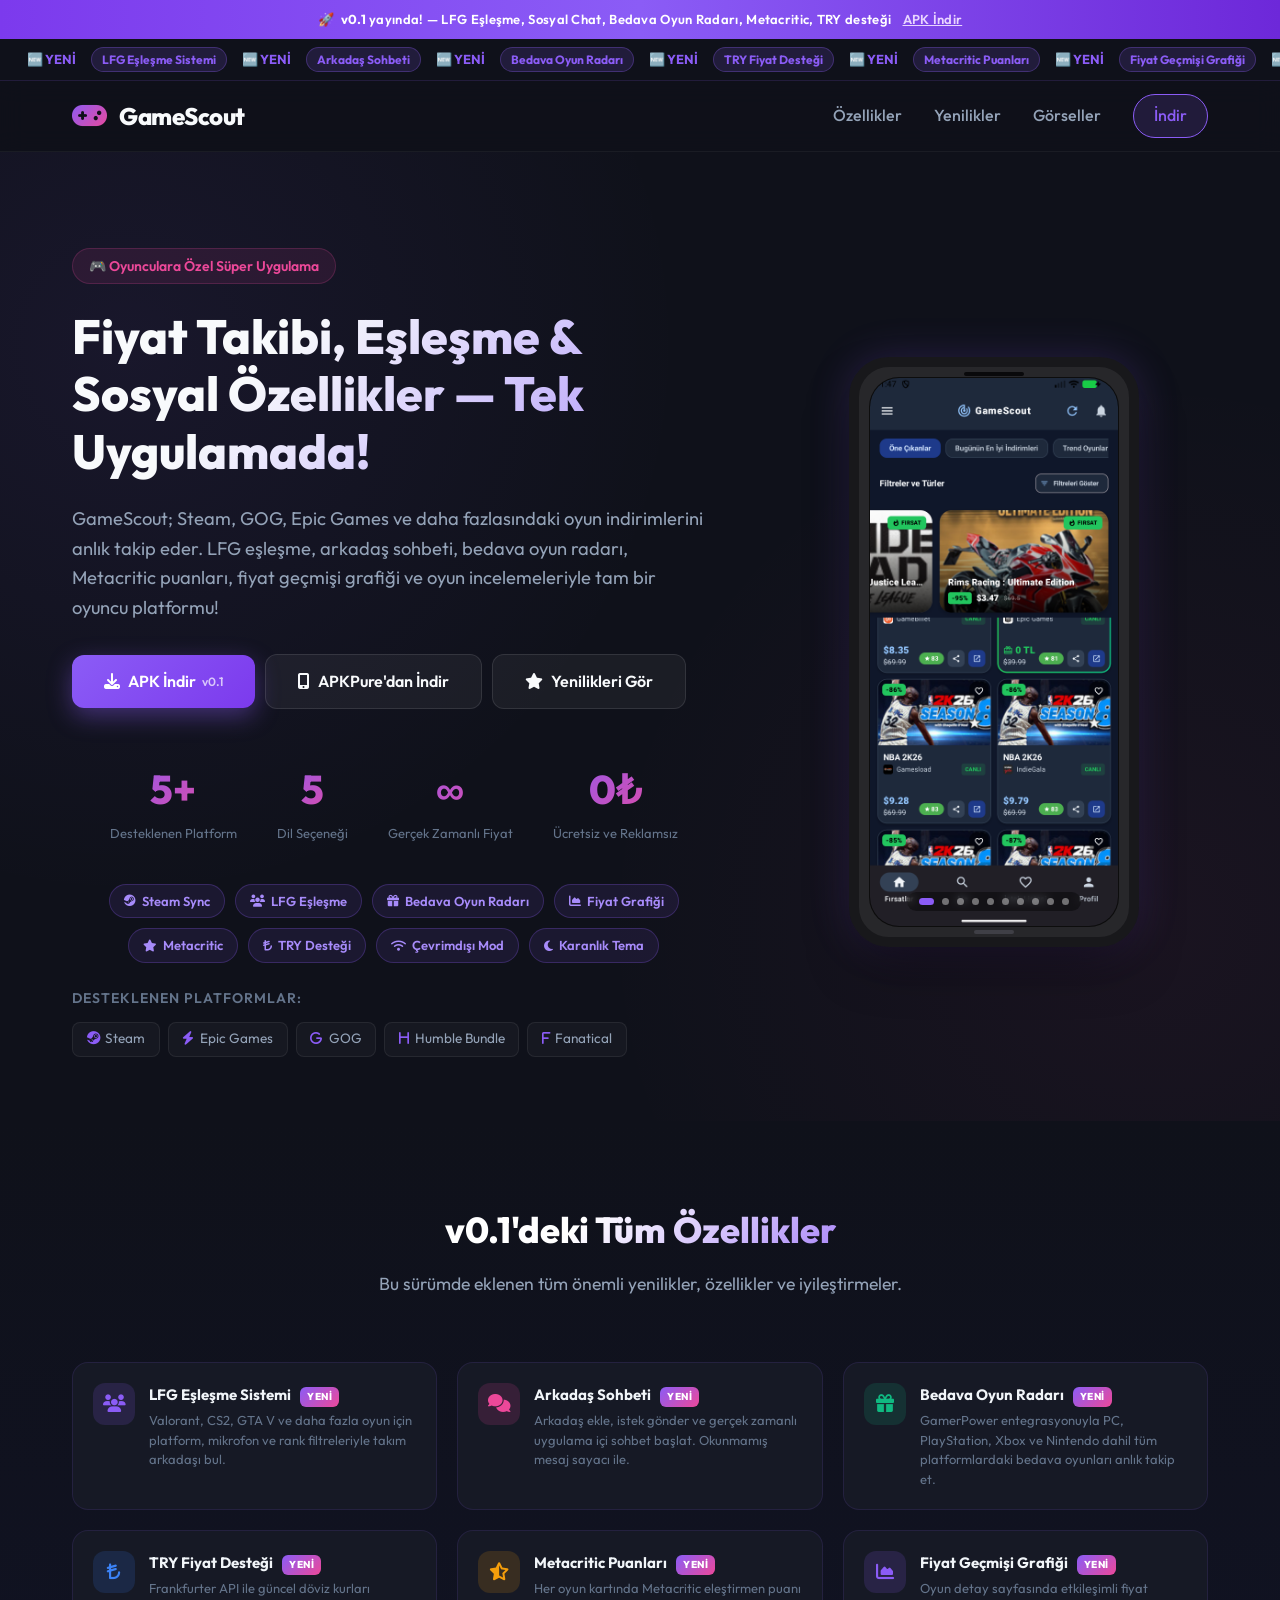
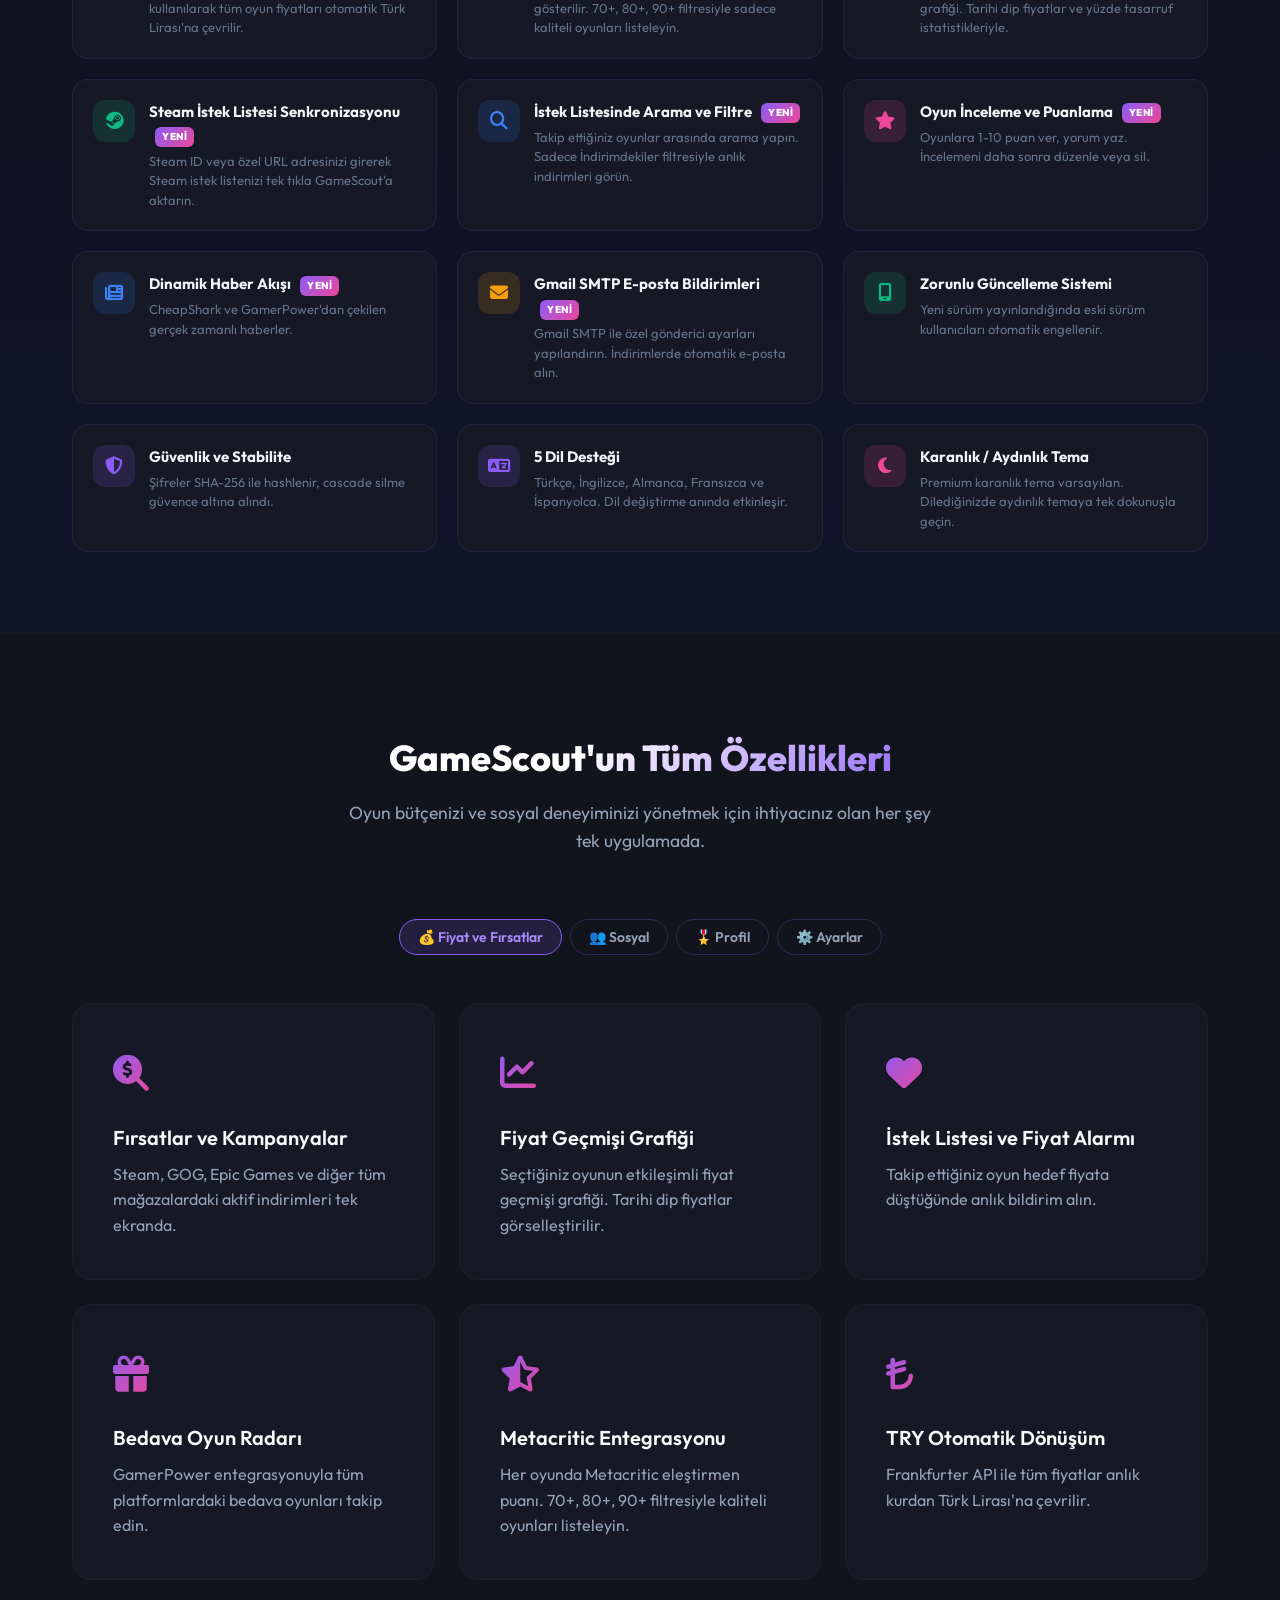
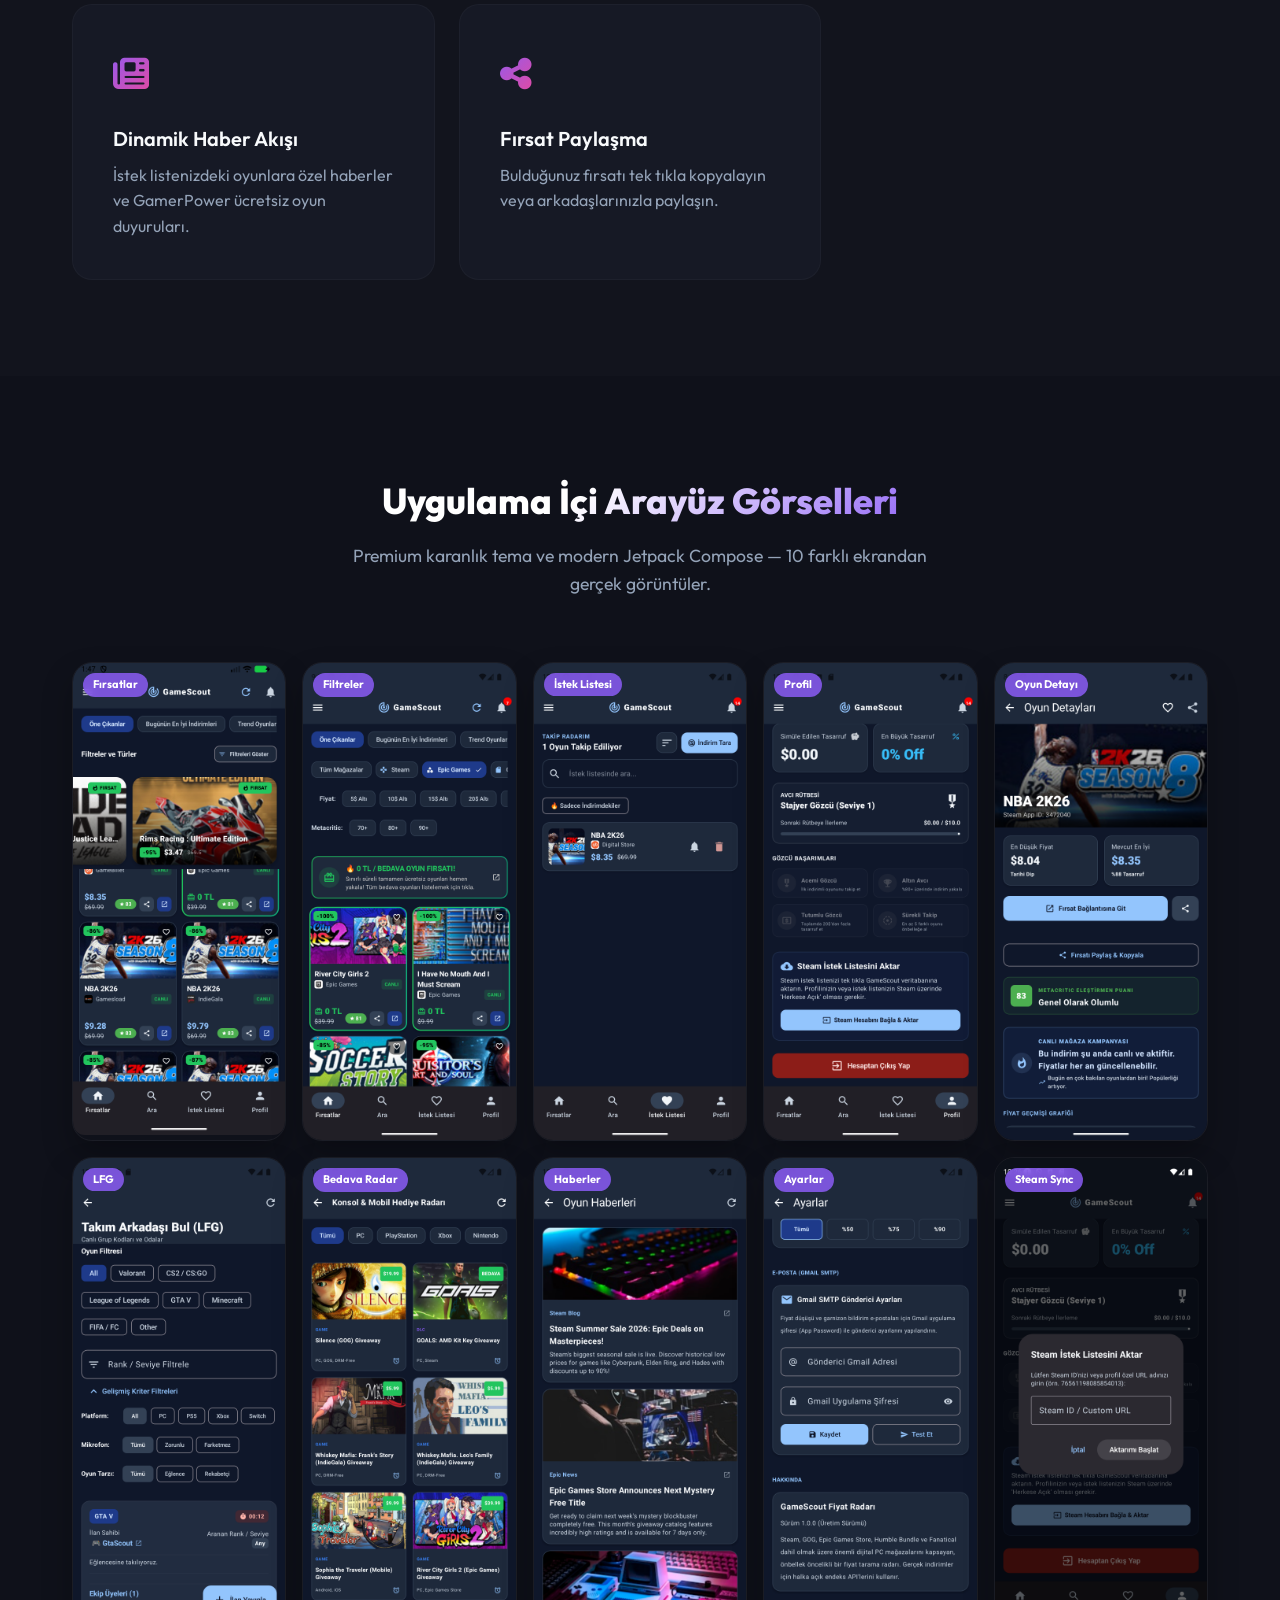
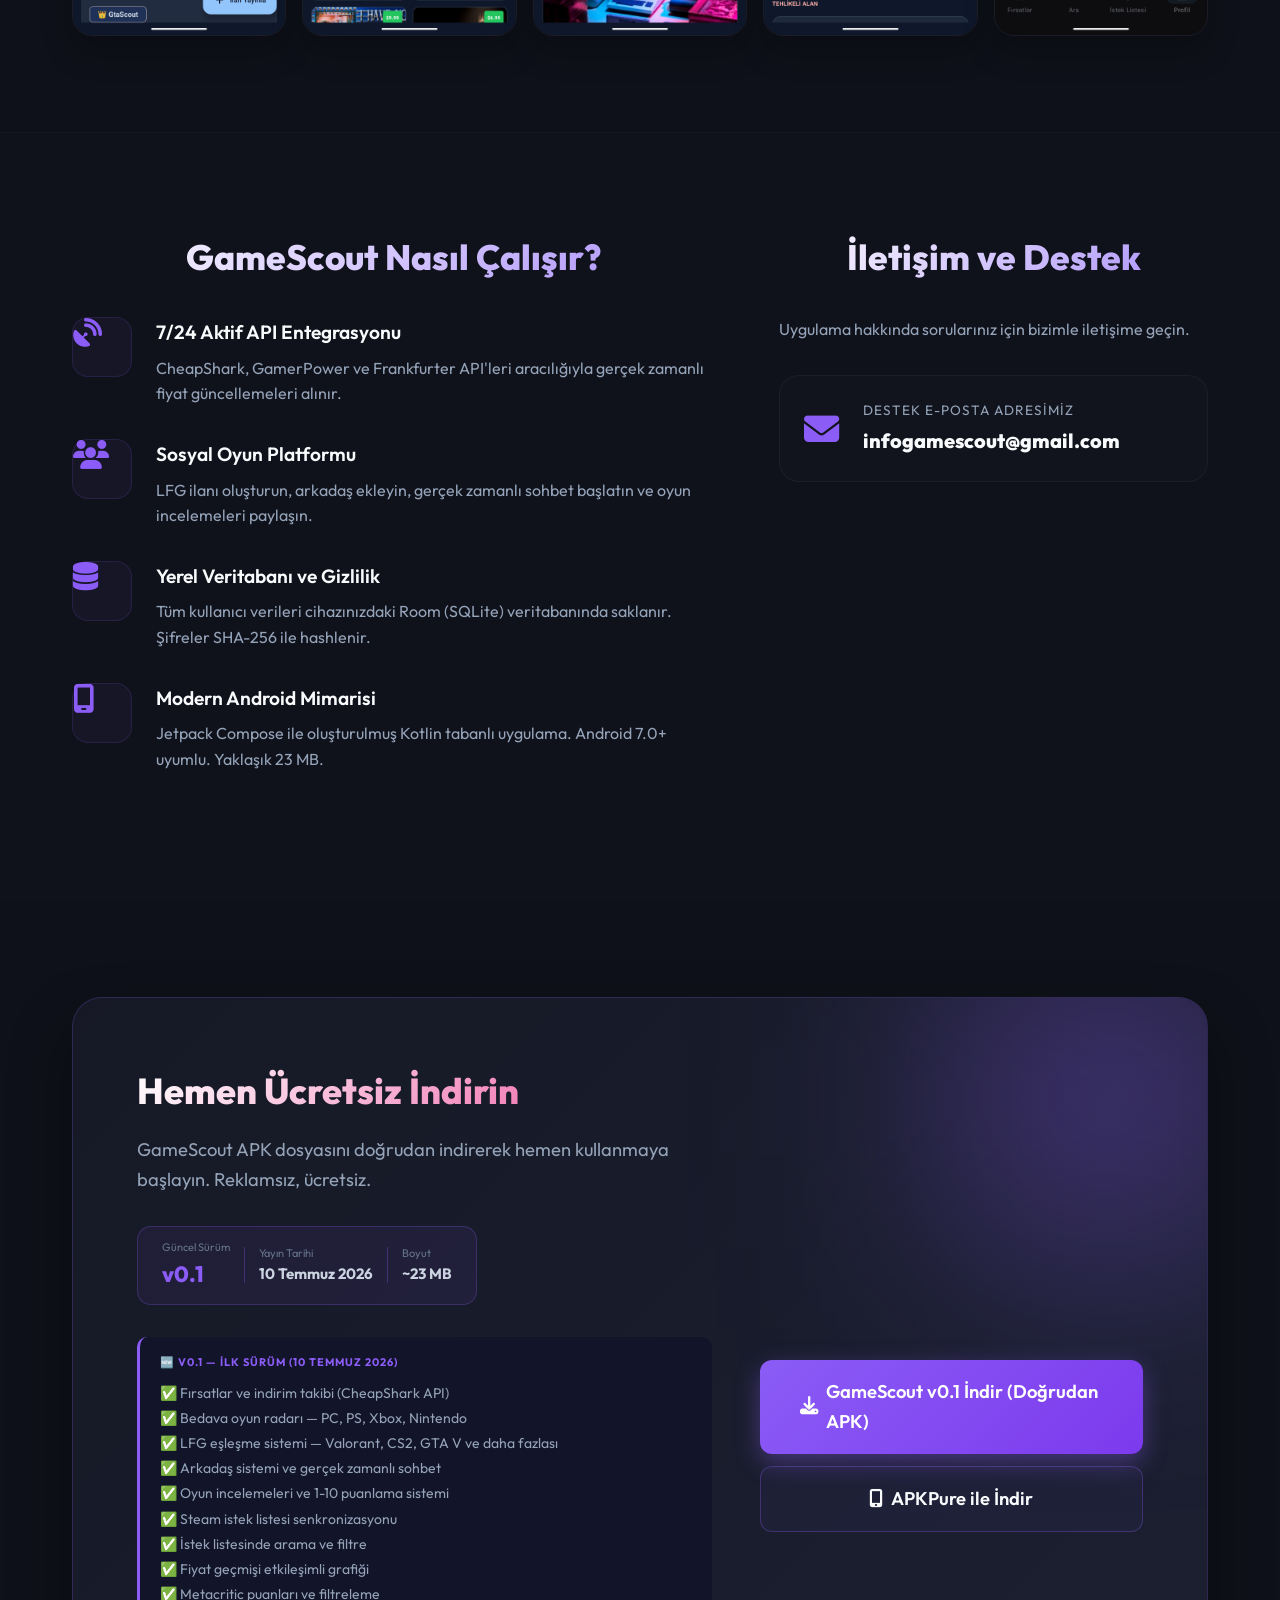
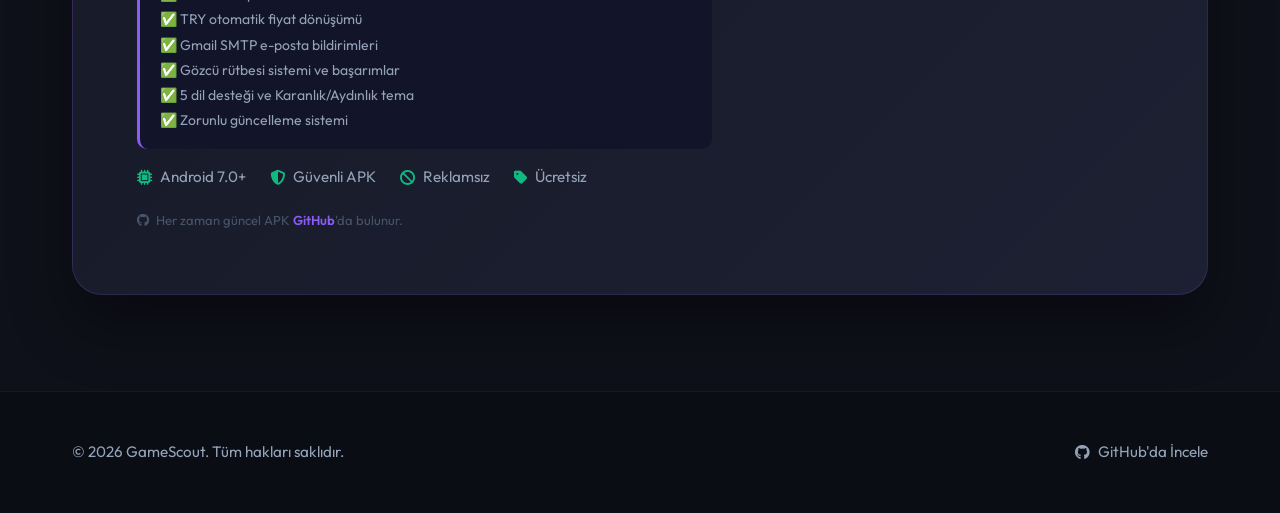
==== index.html @ ca8a01e3 "Add APKPure download link to website" ====
<!DOCTYPE html>
<html lang="tr">
<head>
    <meta charset="UTF-8">
    <meta name="viewport" content="width=device-width, initial-scale=1.0">
    <title>GameScout — Oyun Fiyat Takipçisi, Eşleşme &amp; Sosyal Platform</title>
    <meta name="description" content="GameScout ile Steam, GOG, Epic Games indirimleri takip edin. LFG eşleşme, arkadaş sohbeti, bedava oyun radarı, Metacritic puanları ve çok daha fazlası.">
    <link rel="stylesheet" href="style.css">
    <link rel="preconnect" href="https://fonts.googleapis.com">
    <link rel="preconnect" href="https://fonts.gstatic.com" crossorigin>
    <link href="https://fonts.googleapis.com/css2?family=Outfit:wght@300;400;600;800&display=swap" rel="stylesheet">
    <link rel="stylesheet" href="https://cdnjs.cloudflare.com/ajax/libs/font-awesome/6.4.0/css/all.min.css">
    <style>
        .version-strip{background:linear-gradient(90deg,#7c3aed 0%,#8b5cf6 50%,#6d28d9 100%);text-align:center;padding:9px 16px;font-size:13px;font-weight:600;color:#fff;letter-spacing:.3px}
        .version-strip a{color:#e9d5ff;text-decoration:underline;margin-left:8px}
        .whatsnew-bar{background:#0f111a;border-bottom:1px solid rgba(139,92,246,.15);overflow:hidden;white-space:nowrap}
        .whatsnew-bar-inner{display:inline-block;padding:8px 0;animation:marquee 35s linear infinite;font-size:13px;color:#94a3b8}
        .whatsnew-bar-inner span{color:#8b5cf6;font-weight:700;margin:0 6px}
        .whatsnew-tag{display:inline-block;background:rgba(139,92,246,.15);border:1px solid rgba(139,92,246,.3);border-radius:20px;padding:2px 10px;margin:0 8px;font-size:12px;color:#a78bfa}
        @keyframes marquee{0%{transform:translateX(100vw)}100%{transform:translateX(-100%)}}
        .feature-tabs{display:flex;gap:8px;flex-wrap:wrap;justify-content:center;margin-bottom:3rem}
        .feature-tab{padding:8px 18px;border-radius:30px;border:1.5px solid rgba(139,92,246,.25);background:transparent;color:#94a3b8;cursor:pointer;font-family:'Outfit',sans-serif;font-size:14px;font-weight:600;transition:all .25s ease}
        .feature-tab:hover,.feature-tab.active{background:rgba(139,92,246,.15);border-color:#8b5cf6;color:#a78bfa}
        .feature-panel{display:none}.feature-panel.active{display:grid;grid-template-columns:repeat(auto-fit,minmax(280px,1fr));gap:1.5rem}
        .whats-new{padding:80px 0;background:linear-gradient(180deg,#0f111a 0%,#12142a 100%)}
        .updates-grid{display:grid;grid-template-columns:repeat(auto-fit,minmax(300px,1fr));gap:1.25rem;margin-top:2.5rem}
        .update-card{background:#161925;border:1px solid rgba(139,92,246,.12);border-radius:16px;padding:20px;display:flex;align-items:flex-start;gap:14px;transition:all .25s ease}
        .update-card:hover{border-color:rgba(139,92,246,.4);transform:translateY(-2px)}
        .update-icon{width:42px;height:42px;border-radius:12px;display:flex;align-items:center;justify-content:center;font-size:18px;flex-shrink:0}
        .update-icon.purple{background:rgba(139,92,246,.15)}.update-icon.pink{background:rgba(236,72,153,.15)}.update-icon.green{background:rgba(16,185,129,.15)}.update-icon.blue{background:rgba(59,130,246,.15)}.update-icon.orange{background:rgba(245,158,11,.15)}
        .update-card h4{font-size:15px;font-weight:700;color:#f1f5f9;margin-bottom:4px}.update-card p{font-size:13px;color:#64748b;line-height:1.5}
        .new-badge{display:inline-block;background:linear-gradient(135deg,#8b5cf6,#ec4899);color:#fff;font-size:10px;font-weight:800;padding:2px 7px;border-radius:6px;margin-left:6px;vertical-align:middle;text-transform:uppercase;letter-spacing:.5px}
        .stats-row{display:flex;justify-content:center;gap:40px;flex-wrap:wrap;margin:2.5rem 0}
        .stat-item{text-align:center}.stat-num{font-size:2.5rem;font-weight:800;background:linear-gradient(135deg,#8b5cf6,#ec4899);-webkit-background-clip:text;-webkit-text-fill-color:transparent}.stat-label{font-size:13px;color:#64748b;margin-top:2px}
        .version-card{display:inline-flex;align-items:center;gap:14px;background:rgba(139,92,246,.08);border:1.5px solid rgba(139,92,246,.25);border-radius:14px;padding:12px 24px;margin-bottom:18px}
        .version-card .vnum{font-size:22px;font-weight:800;color:#8b5cf6}.version-card .vlabel{font-size:11px;color:#64748b}
        .changelog{background:#12142a;border-left:3px solid #8b5cf6;border-radius:10px;padding:16px 20px;text-align:left;margin-top:14px;font-size:14px;color:#94a3b8;line-height:1.8}
        .changelog strong{display:block;color:#8b5cf6;font-size:11px;text-transform:uppercase;letter-spacing:1px;margin-bottom:8px}
        .github-note{margin-top:20px;font-size:13px;color:#475569}.github-note a{color:#8b5cf6;text-decoration:none;font-weight:600}.github-note a:hover{text-decoration:underline}
        .gallery-tag{position:absolute;top:10px;left:10px;background:rgba(139,92,246,.85);color:#fff;font-size:11px;font-weight:700;padding:3px 10px;border-radius:20px;backdrop-filter:blur(4px)}
        .gallery-item{position:relative}
        .gallery-grid{display:grid;grid-template-columns:repeat(auto-fit,minmax(200px,1fr));gap:1rem}
        .gallery-item img{width:100%;height:auto;border-radius:12px;display:block;transition:transform .3s ease,box-shadow .3s ease}
        .gallery-item:hover img{transform:scale(1.02);box-shadow:0 12px 40px rgba(139,92,246,.3)}
        .gallery-overlay{position:absolute;bottom:0;left:0;right:0;background:linear-gradient(0deg,rgba(10,12,26,.9) 0%,transparent 100%);border-radius:0 0 12px 12px;padding:16px 12px 10px;font-size:13px;font-weight:600;color:#e2e8f0;opacity:0;transition:opacity .3s ease}
        .gallery-item:hover .gallery-overlay{opacity:1}
        .highlight-strip{display:flex;flex-wrap:wrap;gap:10px;justify-content:center;margin:2rem 0 0}
        .hl-chip{display:inline-flex;align-items:center;gap:6px;background:rgba(139,92,246,.1);border:1px solid rgba(139,92,246,.25);border-radius:30px;padding:6px 14px;font-size:13px;color:#a78bfa;font-weight:600}
        .hl-chip i{font-size:12px}
    </style>
</head>
<body>

<div class="version-strip">
    🚀 &nbsp;<strong>v0.1</strong> yayında! — LFG Eşleşme, Sosyal Chat, Bedava Oyun Radarı, Metacritic, TRY desteği
    <a href="#download">APK İndir</a>
</div>

<div class="whatsnew-bar">
    <div class="whatsnew-bar-inner">
        &nbsp;&nbsp;&nbsp;&nbsp;&nbsp;&nbsp;
        <span>🆕 YENİ</span> <span class="whatsnew-tag">LFG Eşleşme Sistemi</span>
        <span>🆕 YENİ</span> <span class="whatsnew-tag">Arkadaş Sohbeti</span>
        <span>🆕 YENİ</span> <span class="whatsnew-tag">Bedava Oyun Radarı</span>
        <span>🆕 YENİ</span> <span class="whatsnew-tag">TRY Fiyat Desteği</span>
        <span>🆕 YENİ</span> <span class="whatsnew-tag">Metacritic Puanları</span>
        <span>🆕 YENİ</span> <span class="whatsnew-tag">Fiyat Geçmişi Grafiği</span>
        <span>🆕 YENİ</span> <span class="whatsnew-tag">Steam İstek Listesi Senkronizasyonu</span>
        <span>🆕 YENİ</span> <span class="whatsnew-tag">İstek Listesinde Arama ve Filtre</span>
        <span>🆕 YENİ</span> <span class="whatsnew-tag">Oyun İnceleme ve Puanlama</span>
        <span>🆕 YENİ</span> <span class="whatsnew-tag">Gmail SMTP E-posta Bildirimleri</span>
        <span>🆕 YENİ</span> <span class="whatsnew-tag">Zorunlu Güncelleme Sistemi</span>
        &nbsp;&nbsp;&nbsp;&nbsp;&nbsp;&nbsp;&nbsp;&nbsp;&nbsp;
    </div>
</div>

<header class="navbar">
    <div class="container navbar-container">
        <div class="logo">
            <i class="fa-solid fa-gamepad logo-icon"></i>
            <span class="logo-text">GameScout</span>
        </div>
        <nav class="nav-links">
            <a href="#features">Özellikler</a>
            <a href="#whats-new">Yenilikler</a>
            <a href="#screenshots">Görseller</a>
            <a href="#download" class="nav-download-btn">İndir</a>
        </nav>
    </div>
</header>

<main>
    <section class="hero">
        <div class="container hero-container">
            <div class="hero-content">
                <span class="badge">🎮 Oyunculara Özel Süper Uygulama</span>
                <h1>Fiyat Takibi, Eşleşme &amp; Sosyal Özellikler — Tek Uygulamada!</h1>
                <p class="hero-description">
                    GameScout; Steam, GOG, Epic Games ve daha fazlasındaki oyun indirimlerini anlık takip eder.
                    LFG eşleşme, arkadaş sohbeti, bedava oyun radarı, Metacritic puanları, fiyat geçmişi grafiği
                    ve oyun incelemeleriyle tam bir oyuncu platformu!
                </p>
                <div class="hero-actions" style="display:flex; flex-wrap:wrap; gap:10px; align-items:center;">
                    <a href="GameScout-v0.1.apk" class="btn btn-primary" id="download-btn-hero" download>
                        <i class="fa-solid fa-download icon-left"></i> APK İndir &nbsp;<span style="opacity:.7;font-size:12px">v0.1</span>
                    </a>
                    <a href="https://apkpure.com/gamescout/com.aistudio.gamescout.pwqzs?utm_source=whatsapp&utm_campaign=share&utm_medium=social_network" target="_blank" class="btn btn-secondary" style="margin-left:0;">
                        <i class="fa-solid fa-mobile-screen-button icon-left"></i> APKPure'dan İndir
                    </a>
                    <a href="#whats-new" class="btn btn-secondary" style="margin-left:0;">
                        <i class="fa-solid fa-star icon-left"></i> Yenilikleri Gör
                    </a>
                </div>
                <div class="stats-row">
                    <div class="stat-item"><div class="stat-num">5+</div><div class="stat-label">Desteklenen Platform</div></div>
                    <div class="stat-item"><div class="stat-num">5</div><div class="stat-label">Dil Seçeneği</div></div>
                    <div class="stat-item"><div class="stat-num">∞</div><div class="stat-label">Gerçek Zamanlı Fiyat</div></div>
                    <div class="stat-item"><div class="stat-num">0₺</div><div class="stat-label">Ücretsiz ve Reklamsız</div></div>
                </div>
                <div class="highlight-strip">
                    <span class="hl-chip"><i class="fa-brands fa-steam"></i> Steam Sync</span>
                    <span class="hl-chip"><i class="fa-solid fa-users"></i> LFG Eşleşme</span>
                    <span class="hl-chip"><i class="fa-solid fa-gift"></i> Bedava Oyun Radarı</span>
                    <span class="hl-chip"><i class="fa-solid fa-chart-area"></i> Fiyat Grafiği</span>
                    <span class="hl-chip"><i class="fa-solid fa-star"></i> Metacritic</span>
                    <span class="hl-chip"><i class="fa-solid fa-turkish-lira-sign"></i> TRY Desteği</span>
                    <span class="hl-chip"><i class="fa-solid fa-wifi"></i> Çevrimdışı Mod</span>
                    <span class="hl-chip"><i class="fa-solid fa-moon"></i> Karanlık Tema</span>
                </div>
                <div class="stores-supported" style="margin-top:1.5rem">
                    <span class="stores-label">Desteklenen Platformlar:</span>
                    <div class="store-badges">
                        <span class="store-tag"><i class="fa-brands fa-steam"></i> Steam</span>
                        <span class="store-tag"><i class="fa-solid fa-bolt"></i> Epic Games</span>
                        <span class="store-tag"><i class="fa-solid fa-g"></i> GOG</span>
                        <span class="store-tag"><i class="fa-solid fa-h"></i> Humble Bundle</span>
                        <span class="store-tag"><i class="fa-solid fa-f"></i> Fanatical</span>
                    </div>
                </div>
            </div>
            <div class="hero-visual">
                <div class="phone-mockup">
                    <div class="phone-speaker"></div>
                    <div class="phone-screen">
                        <div class="slider-wrapper">
                            <div class="slider-track" id="slider-track">
                                <div class="slide"><img src="images/dashboard.png" alt="Fırsatlar Ekranı"></div>
                                <div class="slide"><img src="images/search.png" alt="Filtreler ve Metacritic"></div>
                                <div class="slide"><img src="images/wishlist.png" alt="İstek Listesi"></div>
                                <div class="slide"><img src="images/profile.png" alt="Profil ve Başarımlar"></div>
                                <div class="slide"><img src="images/detail.png" alt="Oyun Detayı"></div>
                                <div class="slide"><img src="images/lfg.png" alt="LFG Eşleşme"></div>
                                <div class="slide"><img src="images/giveaway.png" alt="Bedava Oyun Radarı"></div>
                                <div class="slide"><img src="images/news.png" alt="Haberler"></div>
                                <div class="slide"><img src="images/settings.png" alt="Ayarlar"></div>
                                <div class="slide"><img src="images/alerts.png" alt="Steam Import"></div>
                            </div>
                        </div>
                        <div class="slider-dots" id="slider-dots">
                            <span class="dot active" data-slide="0"></span>
                            <span class="dot" data-slide="1"></span>
                            <span class="dot" data-slide="2"></span>
                            <span class="dot" data-slide="3"></span>
                            <span class="dot" data-slide="4"></span>
                            <span class="dot" data-slide="5"></span>
                            <span class="dot" data-slide="6"></span>
                            <span class="dot" data-slide="7"></span>
                            <span class="dot" data-slide="8"></span>
                            <span class="dot" data-slide="9"></span>
                        </div>
                    </div>
                    <div class="phone-home-button"></div>
                </div>
            </div>
        </div>
    </section>

    <section id="whats-new" class="whats-new">
        <div class="container">
            <div class="section-header">
                <h2>v0.1'deki Tüm Özellikler</h2>
                <p>Bu sürümde eklenen tüm önemli yenilikler, özellikler ve iyileştirmeler.</p>
            </div>
            <div class="updates-grid">
                <div class="update-card"><div class="update-icon purple"><i class="fa-solid fa-users" style="color:#8b5cf6"></i></div><div><h4>LFG Eşleşme Sistemi <span class="new-badge">Yeni</span></h4><p>Valorant, CS2, GTA V ve daha fazla oyun için platform, mikrofon ve rank filtreleriyle takım arkadaşı bul.</p></div></div>
                <div class="update-card"><div class="update-icon pink"><i class="fa-solid fa-comments" style="color:#ec4899"></i></div><div><h4>Arkadaş Sohbeti <span class="new-badge">Yeni</span></h4><p>Arkadaş ekle, istek gönder ve gerçek zamanlı uygulama içi sohbet başlat. Okunmamış mesaj sayacı ile.</p></div></div>
                <div class="update-card"><div class="update-icon green"><i class="fa-solid fa-gift" style="color:#10b981"></i></div><div><h4>Bedava Oyun Radarı <span class="new-badge">Yeni</span></h4><p>GamerPower entegrasyonuyla PC, PlayStation, Xbox ve Nintendo dahil tüm platformlardaki bedava oyunları anlık takip et.</p></div></div>
                <div class="update-card"><div class="update-icon blue"><i class="fa-solid fa-turkish-lira-sign" style="color:#3b82f6"></i></div><div><h4>TRY Fiyat Desteği <span class="new-badge">Yeni</span></h4><p>Frankfurter API ile güncel döviz kurları kullanılarak tüm oyun fiyatları otomatik Türk Lirası'na çevrilir.</p></div></div>
                <div class="update-card"><div class="update-icon orange"><i class="fa-solid fa-star-half-stroke" style="color:#f59e0b"></i></div><div><h4>Metacritic Puanları <span class="new-badge">Yeni</span></h4><p>Her oyun kartında Metacritic eleştirmen puanı gösterilir. 70+, 80+, 90+ filtresiyle sadece kaliteli oyunları listeleyin.</p></div></div>
                <div class="update-card"><div class="update-icon purple"><i class="fa-solid fa-chart-area" style="color:#8b5cf6"></i></div><div><h4>Fiyat Geçmişi Grafiği <span class="new-badge">Yeni</span></h4><p>Oyun detay sayfasında etkileşimli fiyat grafiği. Tarihi dip fiyatlar ve yüzde tasarruf istatistikleriyle.</p></div></div>
                <div class="update-card"><div class="update-icon green"><i class="fa-brands fa-steam" style="color:#10b981"></i></div><div><h4>Steam İstek Listesi Senkronizasyonu <span class="new-badge">Yeni</span></h4><p>Steam ID veya özel URL adresinizi girerek Steam istek listenizi tek tıkla GameScout'a aktarın.</p></div></div>
                <div class="update-card"><div class="update-icon blue"><i class="fa-solid fa-magnifying-glass" style="color:#3b82f6"></i></div><div><h4>İstek Listesinde Arama ve Filtre <span class="new-badge">Yeni</span></h4><p>Takip ettiğiniz oyunlar arasında arama yapın. Sadece İndirimdekiler filtresiyle anlık indirimleri görün.</p></div></div>
                <div class="update-card"><div class="update-icon pink"><i class="fa-solid fa-star" style="color:#ec4899"></i></div><div><h4>Oyun İnceleme ve Puanlama <span class="new-badge">Yeni</span></h4><p>Oyunlara 1-10 puan ver, yorum yaz. İncelemeni daha sonra düzenle veya sil.</p></div></div>
                <div class="update-card"><div class="update-icon blue"><i class="fa-solid fa-newspaper" style="color:#3b82f6"></i></div><div><h4>Dinamik Haber Akışı <span class="new-badge">Yeni</span></h4><p>CheapShark ve GamerPower'dan çekilen gerçek zamanlı haberler.</p></div></div>
                <div class="update-card"><div class="update-icon orange"><i class="fa-solid fa-envelope" style="color:#f59e0b"></i></div><div><h4>Gmail SMTP E-posta Bildirimleri <span class="new-badge">Yeni</span></h4><p>Gmail SMTP ile özel gönderici ayarları yapılandırın. İndirimlerde otomatik e-posta alın.</p></div></div>
                <div class="update-card"><div class="update-icon green"><i class="fa-solid fa-mobile-screen" style="color:#10b981"></i></div><div><h4>Zorunlu Güncelleme Sistemi</h4><p>Yeni sürüm yayınlandığında eski sürüm kullanıcıları otomatik engellenir.</p></div></div>
                <div class="update-card"><div class="update-icon purple"><i class="fa-solid fa-shield-halved" style="color:#8b5cf6"></i></div><div><h4>Güvenlik ve Stabilite</h4><p>Şifreler SHA-256 ile hashlenir, cascade silme güvence altına alındı.</p></div></div>
                <div class="update-card"><div class="update-icon purple"><i class="fa-solid fa-language" style="color:#8b5cf6"></i></div><div><h4>5 Dil Desteği</h4><p>Türkçe, İngilizce, Almanca, Fransızca ve İspanyolca. Dil değiştirme anında etkinleşir.</p></div></div>
                <div class="update-card"><div class="update-icon pink"><i class="fa-solid fa-moon" style="color:#ec4899"></i></div><div><h4>Karanlık / Aydınlık Tema</h4><p>Premium karanlık tema varsayılan. Dilediğinizde aydınlık temaya tek dokunuşla geçin.</p></div></div>
            </div>
        </div>
    </section>

    <section id="features" class="features">
        <div class="container">
            <div class="section-header">
                <h2>GameScout'un Tüm Özellikleri</h2>
                <p>Oyun bütçenizi ve sosyal deneyiminizi yönetmek için ihtiyacınız olan her şey tek uygulamada.</p>
            </div>
            <div class="feature-tabs">
                <button class="feature-tab active" data-panel="panel-deals">💰 Fiyat ve Fırsatlar</button>
                <button class="feature-tab" data-panel="panel-social">👥 Sosyal</button>
                <button class="feature-tab" data-panel="panel-profile">🎖️ Profil</button>
                <button class="feature-tab" data-panel="panel-settings">⚙️ Ayarlar</button>
            </div>
            <div id="panel-deals" class="feature-panel active features-grid">
                <div class="feature-card"><div class="feature-icon"><i class="fa-solid fa-magnifying-glass-dollar"></i></div><h3>Fırsatlar ve Kampanyalar</h3><p>Steam, GOG, Epic Games ve diğer tüm mağazalardaki aktif indirimleri tek ekranda.</p></div>
                <div class="feature-card"><div class="feature-icon"><i class="fa-solid fa-chart-line"></i></div><h3>Fiyat Geçmişi Grafiği</h3><p>Seçtiğiniz oyunun etkileşimli fiyat geçmişi grafiği. Tarihi dip fiyatlar görselleştirilir.</p></div>
                <div class="feature-card"><div class="feature-icon"><i class="fa-solid fa-heart"></i></div><h3>İstek Listesi ve Fiyat Alarmı</h3><p>Takip ettiğiniz oyun hedef fiyata düştüğünde anlık bildirim alın.</p></div>
                <div class="feature-card"><div class="feature-icon"><i class="fa-solid fa-gift"></i></div><h3>Bedava Oyun Radarı</h3><p>GamerPower entegrasyonuyla tüm platformlardaki bedava oyunları takip edin.</p></div>
                <div class="feature-card"><div class="feature-icon"><i class="fa-solid fa-star-half-stroke"></i></div><h3>Metacritic Entegrasyonu</h3><p>Her oyunda Metacritic eleştirmen puanı. 70+, 80+, 90+ filtresiyle kaliteli oyunları listeleyin.</p></div>
                <div class="feature-card"><div class="feature-icon"><i class="fa-solid fa-turkish-lira-sign"></i></div><h3>TRY Otomatik Dönüşüm</h3><p>Frankfurter API ile tüm fiyatlar anlık kurdan Türk Lirası'na çevrilir.</p></div>
                <div class="feature-card"><div class="feature-icon"><i class="fa-solid fa-newspaper"></i></div><h3>Dinamik Haber Akışı</h3><p>İstek listenizdeki oyunlara özel haberler ve GamerPower ücretsiz oyun duyuruları.</p></div>
                <div class="feature-card"><div class="feature-icon"><i class="fa-solid fa-share-nodes"></i></div><h3>Fırsat Paylaşma</h3><p>Bulduğunuz fırsatı tek tıkla kopyalayın veya arkadaşlarınızla paylaşın.</p></div>
            </div>
            <div id="panel-social" class="feature-panel features-grid">
                <div class="feature-card"><div class="feature-icon"><i class="fa-solid fa-users"></i></div><h3>LFG Eşleşme Sistemi</h3><p>Valorant, CS2, GTA V, League of Legends ve daha fazlası için takım arkadaşı bulun.</p></div>
                <div class="feature-card"><div class="feature-icon"><i class="fa-solid fa-comments"></i></div><h3>Gerçek Zamanlı Sohbet</h3><p>Arkadaşlarınızla uygulama içinde sohbet edin. Okunmamış mesaj sayacı ile.</p></div>
                <div class="feature-card"><div class="feature-icon"><i class="fa-solid fa-user-plus"></i></div><h3>Arkadaşlık Sistemi</h3><p>Arkadaş isteği gönderin, kabul edin veya reddedin.</p></div>
                <div class="feature-card"><div class="feature-icon"><i class="fa-solid fa-star-half-stroke"></i></div><h3>Oyun İnceleme ve Puanlama</h3><p>Oyunlara 1-10 arası puan verin ve yorum yazın.</p></div>
            </div>
            <div id="panel-profile" class="feature-panel features-grid">
                <div class="feature-card"><div class="feature-icon"><i class="fa-solid fa-trophy"></i></div><h3>Gözcü Rütbesi ve XP</h3><p>Stajyer Gözcü'den Efsane Avcı'ya yükseltin. Oyunlara göre XP kazanın.</p></div>
                <div class="feature-card"><div class="feature-icon"><i class="fa-solid fa-medal"></i></div><h3>Başarım Sistemi</h3><p>"Acemi Gözcü", "Altın Avcı", "Tutumlu Gözcü" gibi özel rozetler kazanın.</p></div>
                <div class="feature-card"><div class="feature-icon"><i class="fa-brands fa-steam"></i></div><h3>Steam Senkronizasyonu</h3><p>Steam profilinizi GameScout'a bağlayın. İstek listesi tek tıkla aktarılır.</p></div>
                <div class="feature-card"><div class="feature-icon"><i class="fa-solid fa-piggy-bank"></i></div><h3>Tasarruf İstatistikleri</h3><p>Simüle edilmiş tasarruf tutarı ve en büyük indiriminiz profilinizde gösterilir.</p></div>
            </div>
            <div id="panel-settings" class="feature-panel features-grid">
                <div class="feature-card"><div class="feature-icon"><i class="fa-solid fa-moon"></i></div><h3>Karanlık / Aydınlık Tema</h3><p>Göz yormayan premium karanlık tema varsayılan. Tek dokunuşla geçin.</p></div>
                <div class="feature-card"><div class="feature-icon"><i class="fa-solid fa-language"></i></div><h3>5 Dil Desteği</h3><p>Türkçe, İngilizce, Almanca, Fransızca ve İspanyolca. Değişiklik anında yansır.</p></div>
                <div class="feature-card"><div class="feature-icon"><i class="fa-solid fa-bell"></i></div><h3>Özelleştirilebilir Bildirimler</h3><p>Fiyat alarmları için kişisel indirim eşiği belirleyin.</p></div>
                <div class="feature-card"><div class="feature-icon"><i class="fa-solid fa-envelope"></i></div><h3>Gmail SMTP E-posta</h3><p>Kendi Gmail SMTP ayarlarınızı girin. Fiyat düşüşünde otomatik e-posta alın.</p></div>
                <div class="feature-card"><div class="feature-icon"><i class="fa-solid fa-wifi"></i></div><h3>Çevrimdışı Mod</h3><p>İnternet yokken bile önbellekteki fırsatları ve istek listesini görüntüleyin.</p></div>
            </div>
        </div>
    </section>

    <section id="screenshots" class="screenshots-gallery">
        <div class="container">
            <div class="section-header">
                <h2>Uygulama İçi Arayüz Görselleri</h2>
                <p>Premium karanlık tema ve modern Jetpack Compose — 10 farklı ekrandan gerçek görüntüler.</p>
            </div>
            <div class="gallery-grid">
                <div class="gallery-item"><span class="gallery-tag">Fırsatlar</span><img src="images/dashboard.png" alt="Fırsatlar"><div class="gallery-overlay"><span>Gerçek Zamanlı İndirimler</span></div></div>
                <div class="gallery-item"><span class="gallery-tag">Filtreler</span><img src="images/search.png" alt="Filtreler"><div class="gallery-overlay"><span>Metacritic ve Mağaza Filtresi</span></div></div>
                <div class="gallery-item"><span class="gallery-tag">İstek Listesi</span><img src="images/wishlist.png" alt="İstek Listesi"><div class="gallery-overlay"><span>Arama ve İndirim Filtresi</span></div></div>
                <div class="gallery-item"><span class="gallery-tag">Profil</span><img src="images/profile.png" alt="Profil"><div class="gallery-overlay"><span>Rütbe ve Başarımlar</span></div></div>
                <div class="gallery-item"><span class="gallery-tag">Oyun Detayı</span><img src="images/detail.png" alt="Oyun Detayı"><div class="gallery-overlay"><span>Fiyat Grafiği ve Metacritic</span></div></div>
                <div class="gallery-item"><span class="gallery-tag">LFG</span><img src="images/lfg.png" alt="LFG"><div class="gallery-overlay"><span>Takım Arkadaşı Bul</span></div></div>
                <div class="gallery-item"><span class="gallery-tag">Bedava Radar</span><img src="images/giveaway.png" alt="Bedava Oyunlar"><div class="gallery-overlay"><span>Ücretsiz Oyunlar</span></div></div>
                <div class="gallery-item"><span class="gallery-tag">Haberler</span><img src="images/news.png" alt="Haberler"><div class="gallery-overlay"><span>Dinamik Haber Akışı</span></div></div>
                <div class="gallery-item"><span class="gallery-tag">Ayarlar</span><img src="images/settings.png" alt="Ayarlar"><div class="gallery-overlay"><span>SMTP ve Bildirim Ayarları</span></div></div>
                <div class="gallery-item"><span class="gallery-tag">Steam Sync</span><img src="images/alerts.png" alt="Steam Sync"><div class="gallery-overlay"><span>Steam İstek Listesi Aktarma</span></div></div>
            </div>
        </div>
    </section>

    <section id="about" class="app-info-section">
        <div class="container">
            <div class="info-contact-wrapper">
                <div class="info-block">
                    <h2>GameScout Nasıl Çalışır?</h2>
                    <div class="info-detail-item">
                        <i class="fa-solid fa-satellite-dish detail-icon"></i>
                        <div><h4>7/24 Aktif API Entegrasyonu</h4><p>CheapShark, GamerPower ve Frankfurter API'leri aracılığıyla gerçek zamanlı fiyat güncellemeleri alınır.</p></div>
                    </div>
                    <div class="info-detail-item">
                        <i class="fa-solid fa-users detail-icon"></i>
                        <div><h4>Sosyal Oyun Platformu</h4><p>LFG ilanı oluşturun, arkadaş ekleyin, gerçek zamanlı sohbet başlatın ve oyun incelemeleri paylaşın.</p></div>
                    </div>
                    <div class="info-detail-item">
                        <i class="fa-solid fa-database detail-icon"></i>
                        <div><h4>Yerel Veritabanı ve Gizlilik</h4><p>Tüm kullanıcı verileri cihazınızdaki Room (SQLite) veritabanında saklanır. Şifreler SHA-256 ile hashlenir.</p></div>
                    </div>
                    <div class="info-detail-item">
                        <i class="fa-solid fa-mobile-screen detail-icon"></i>
                        <div><h4>Modern Android Mimarisi</h4><p>Jetpack Compose ile oluşturulmuş Kotlin tabanlı uygulama. Android 7.0+ uyumlu. Yaklaşık 23 MB.</p></div>
                    </div>
                </div>
                <div class="contact-block">
                    <h2>İletişim ve Destek</h2>
                    <p>Uygulama hakkında sorularınız için bizimle iletişime geçin.</p>
                    <div class="contact-card">
                        <i class="fa-solid fa-envelope contact-card-icon"></i>
                        <div class="contact-card-info">
                            <span>Destek E-Posta Adresimiz</span>
                            <a href="mailto:infogamescout@gmail.com" class="contact-email">infogamescout@gmail.com</a>
                        </div>
                    </div>
                </div>
            </div>
        </div>
    </section>

    <section id="download" class="cta-download">
        <div class="container">
            <div class="cta-box">
                <div class="cta-content">
                    <h2>Hemen Ücretsiz İndirin</h2>
                    <p>GameScout APK dosyasını doğrudan indirerek hemen kullanmaya başlayın. Reklamsız, ücretsiz.</p>
                    <div class="version-card">
                        <div><div class="vlabel">Güncel Sürüm</div><div class="vnum">v0.1</div></div>
                        <div style="width:1px;height:36px;background:rgba(139,92,246,.3)"></div>
                        <div><div class="vlabel">Yayın Tarihi</div><div style="font-weight:700;color:#cbd5e1;font-size:15px">10 Temmuz 2026</div></div>
                        <div style="width:1px;height:36px;background:rgba(139,92,246,.3)"></div>
                        <div><div class="vlabel">Boyut</div><div style="font-weight:700;color:#cbd5e1;font-size:15px">~23 MB</div></div>
                    </div>
                    <div class="changelog">
                        <strong>🆕 v0.1 — İlk Sürüm (10 Temmuz 2026)</strong>
                        ✅ Fırsatlar ve indirim takibi (CheapShark API)<br>
                        ✅ Bedava oyun radarı — PC, PS, Xbox, Nintendo<br>
                        ✅ LFG eşleşme sistemi — Valorant, CS2, GTA V ve daha fazlası<br>
                        ✅ Arkadaş sistemi ve gerçek zamanlı sohbet<br>
                        ✅ Oyun incelemeleri ve 1-10 puanlama sistemi<br>
                        ✅ Steam istek listesi senkronizasyonu<br>
                        ✅ İstek listesinde arama ve filtre<br>
                        ✅ Fiyat geçmişi etkileşimli grafiği<br>
                        ✅ Metacritic puanları ve filtreleme<br>
                        ✅ TRY otomatik fiyat dönüşümü<br>
                        ✅ Gmail SMTP e-posta bildirimleri<br>
                        ✅ Gözcü rütbesi sistemi ve başarımlar<br>
                        ✅ 5 dil desteği ve Karanlık/Aydınlık tema<br>
                        ✅ Zorunlu güncelleme sistemi
                    </div>
                    <div class="download-info" style="margin-top:16px">
                        <span><i class="fa-solid fa-microchip"></i> Android 7.0+</span>
                        <span><i class="fa-solid fa-shield-halved"></i> Güvenli APK</span>
                        <span><i class="fa-solid fa-ban"></i> Reklamsız</span>
                        <span><i class="fa-solid fa-tag"></i> Ücretsiz</span>
                    </div>
                    <div class="github-note">
                        <i class="fa-brands fa-github"></i> &nbsp;Her zaman güncel APK
                        <a href="https://github.com/infogamescout-spec/GameScout" target="_blank">GitHub</a>'da bulunur.
                    </div>
                </div>
                <div class="cta-action" style="display:flex; flex-direction:column; gap:12px; align-items:stretch;">
                    <a href="GameScout-v0.1.apk" class="btn btn-primary btn-large" id="download-btn-cta" download>
                        <i class="fa-solid fa-download icon-left"></i> GameScout v0.1 İndir (Doğrudan APK)
                    </a>
                    <a href="https://apkpure.com/gamescout/com.aistudio.gamescout.pwqzs?utm_source=whatsapp&utm_campaign=share&utm_medium=social_network" target="_blank" class="btn btn-secondary btn-large" style="margin-left:0; border-color: rgba(139,92,246,0.3); background: rgba(139,92,246,0.05);">
                        <i class="fa-solid fa-mobile-screen-button icon-left"></i> APKPure ile İndir
                    </a>
                </div>
            </div>
        </div>
    </section>
</main>

<footer>
    <div class="container footer-container">
        <p>&copy; 2026 GameScout. Tüm hakları saklıdır.</p>
        <div class="footer-links">
            <a href="https://github.com/infogamescout-spec/GameScout" target="_blank"><i class="fa-brands fa-github"></i> GitHub'da İncele</a>
        </div>
    </div>
</footer>

<script src="script.js"></script>
<script>
    document.querySelectorAll('.feature-tab').forEach(function(tab) {
        tab.addEventListener('click', function() {
            document.querySelectorAll('.feature-tab').forEach(function(t) { t.classList.remove('active'); });
            document.querySelectorAll('.feature-panel').forEach(function(p) { p.classList.remove('active'); });
            tab.classList.add('active');
            document.getElementById(tab.dataset.panel).classList.add('active');
        });
    });
</script>
</body>
</html>
---- style.css ----
/* ==========================================
   GameScout Premium CSS Design System
   ========================================== */

:root {
    --bg-dark: #0f111a;
    --bg-card: #161925;
    --bg-card-hover: #1f2335;
    --text-primary: #f8fafc;
    --text-secondary: #94a3b8;
    --primary: #8b5cf6;       /* Violet Accent */
    --primary-glow: rgba(139, 92, 246, 0.4);
    --secondary: #ec4899;     /* Pink Accent */
    --secondary-glow: rgba(236, 72, 153, 0.4);
    --success: #10b981;       /* Emerald Accent */
    --success-glow: rgba(16, 185, 129, 0.3);
    
    --font-main: 'Outfit', -apple-system, BlinkMacSystemFont, "Segoe UI", Roboto, sans-serif;
    --transition-smooth: all 0.3s cubic-bezier(0.4, 0, 0.2, 1);
    
    --container-width: 1200px;
}

/* Reset and Global Styles */
* {
    margin: 0;
    padding: 0;
    box-sizing: border-box;
}

html {
    scroll-behavior: smooth;
}

body {
    background-color: var(--bg-dark);
    color: var(--text-primary);
    font-family: var(--font-main);
    line-height: 1.6;
    overflow-x: hidden;
}

.container {
    width: 100%;
    max-width: var(--container-width);
    margin: 0 auto;
    padding: 0 2rem;
}

/* Typography */
h1 {
    font-size: 3rem;
    font-weight: 800;
    line-height: 1.2;
    background: linear-gradient(135deg, var(--text-primary) 30%, #a78bfa 100%);
    -webkit-background-clip: text;
    -webkit-text-fill-color: transparent;
    margin-bottom: 1.5rem;
}

h2 {
    font-size: 2.25rem;
    font-weight: 800;
    text-align: center;
    margin-bottom: 0.75rem;
    background: linear-gradient(135deg, #ffffff 40%, var(--primary) 100%);
    -webkit-background-clip: text;
    -webkit-text-fill-color: transparent;
}

h3 {
    font-size: 1.25rem;
    font-weight: 600;
    margin-bottom: 0.5rem;
}

p {
    color: var(--text-secondary);
}

/* Navigation */
.navbar {
    position: sticky;
    top: 0;
    background: rgba(15, 17, 26, 0.8);
    backdrop-filter: blur(12px);
    -webkit-backdrop-filter: blur(12px);
    z-index: 100;
    border-bottom: 1px solid rgba(255, 255, 255, 0.05);
}

.navbar-container {
    display: flex;
    justify-content: space-between;
    align-items: center;
    height: 70px;
}

.logo {
    display: flex;
    align-items: center;
    gap: 0.75rem;
}

.logo-icon {
    font-size: 1.75rem;
    background: linear-gradient(135deg, var(--primary), var(--secondary));
    -webkit-background-clip: text;
    -webkit-text-fill-color: transparent;
}

.logo-text {
    font-size: 1.5rem;
    font-weight: 800;
    letter-spacing: -0.5px;
}

.nav-links {
    display: flex;
    align-items: center;
    gap: 2rem;
}

.nav-links a {
    color: var(--text-secondary);
    text-decoration: none;
    font-weight: 500;
    transition: var(--transition-smooth);
}

.nav-links a:hover {
    color: var(--text-primary);
}

.nav-download-btn {
    background: rgba(139, 92, 246, 0.15);
    border: 1px solid var(--primary);
    color: var(--primary) !important;
    padding: 0.5rem 1.25rem;
    border-radius: 9999px;
}

.nav-download-btn:hover {
    background: var(--primary);
    color: #ffffff !important;
    box-shadow: 0 4px 15px var(--primary-glow);
}

/* Badges & Buttons */
.badge {
    display: inline-block;
    background: rgba(236, 72, 153, 0.1);
    color: var(--secondary);
    border: 1px solid rgba(236, 72, 153, 0.2);
    padding: 0.35rem 1rem;
    border-radius: 9999px;
    font-size: 0.875rem;
    font-weight: 600;
    margin-bottom: 1.5rem;
}

.btn {
    display: inline-flex;
    align-items: center;
    justify-content: center;
    text-decoration: none;
    font-weight: 600;
    padding: 0.85rem 2rem;
    border-radius: 12px;
    transition: var(--transition-smooth);
    cursor: pointer;
    font-size: 1rem;
}

.btn-primary {
    background: linear-gradient(135deg, var(--primary), #7c3aed);
    color: #ffffff;
    box-shadow: 0 8px 24px var(--primary-glow);
}

.btn-primary:hover {
    transform: translateY(-2px);
    box-shadow: 0 12px 30px rgba(139, 92, 246, 0.6);
}

.btn-secondary {
    background: rgba(255, 255, 255, 0.05);
    border: 1px solid rgba(255, 255, 255, 0.1);
    color: var(--text-primary);
    margin-left: 1rem;
}

.btn-secondary:hover {
    background: rgba(255, 255, 255, 0.1);
    transform: translateY(-2px);
}

.btn-large {
    padding: 1.1rem 2.5rem;
    font-size: 1.15rem;
}

.icon-left {
    margin-right: 0.5rem;
}

/* Hero Section */
.hero {
    padding: 6rem 0 4rem 0;
    background: radial-gradient(circle at 10% 20%, rgba(139, 92, 246, 0.08) 0%, transparent 40%),
                radial-gradient(circle at 90% 80%, rgba(236, 72, 153, 0.05) 0%, transparent 40%);
}

.hero-container {
    display: flex;
    align-items: center;
    gap: 4rem;
}

.hero-content {
    flex: 1.2;
}

.hero-description {
    font-size: 1.15rem;
    margin-bottom: 2rem;
}

.hero-actions {
    margin-bottom: 3rem;
}

/* Supported Stores */
.stores-supported {
    display: flex;
    flex-direction: column;
    gap: 0.75rem;
}

.stores-label {
    font-size: 0.875rem;
    text-transform: uppercase;
    letter-spacing: 1px;
    font-weight: 600;
    color: #64748b;
}

.store-badges {
    display: flex;
    flex-wrap: wrap;
    gap: 0.5rem;
}

.store-tag {
    background: rgba(255, 255, 255, 0.03);
    border: 1px solid rgba(255, 255, 255, 0.07);
    padding: 0.35rem 0.85rem;
    border-radius: 8px;
    font-size: 0.85rem;
    color: var(--text-secondary);
    display: flex;
    align-items: center;
    gap: 0.35rem;
}

.store-tag i {
    color: var(--primary);
}

/* Hero Visual (Phone Mockup) */
.hero-visual {
    flex: 0.8;
    display: flex;
    justify-content: center;
}

/* Real-looking Smartphone Frame */
.phone-mockup {
    width: 290px;
    height: 590px;
    background: #27272a;
    border: 10px solid #18181b;
    border-radius: 40px;
    box-shadow: 0 25px 50px -12px rgba(0, 0, 0, 0.5),
                0 0 40px rgba(139, 92, 246, 0.2);
    position: relative;
    padding: 10px;
    display: flex;
    flex-direction: column;
    align-items: center;
}

.phone-speaker {
    width: 60px;
    height: 4px;
    background: #09090b;
    border-radius: 999px;
    position: absolute;
    top: 5px;
}

.phone-screen {
    width: 100%;
    height: 100%;
    background: #000;
    border-radius: 30px;
    overflow: hidden;
    position: relative;
    border: 1px solid rgba(255, 255, 255, 0.05);
}

.phone-home-button {
    width: 40px;
    height: 4px;
    background: #3f3f46;
    border-radius: 999px;
    position: absolute;
    bottom: 3px;
}

/* Slider inside phone */
.slider-wrapper {
    width: 100%;
    height: 100%;
    overflow: hidden;
}

.slider-track {
    display: flex;
    width: 1000%;
    height: 100%;
    transition: transform 0.6s cubic-bezier(0.25, 1, 0.5, 1);
}

.slide {
    width: 10%;
    height: 100%;
}

.slide img {
    width: 100%;
    height: 100%;
    object-fit: cover;
}

.slider-dots {
    position: absolute;
    bottom: 15px;
    left: 50%;
    transform: translateX(-50%);
    display: flex;
    gap: 8px;
    z-index: 10;
    background: rgba(0, 0, 0, 0.4);
    padding: 6px 12px;
    border-radius: 9999px;
    backdrop-filter: blur(4px);
}

.dot {
    width: 7px;
    height: 7px;
    border-radius: 50%;
    background: rgba(255, 255, 255, 0.4);
    cursor: pointer;
    transition: var(--transition-smooth);
}

.dot.active {
    background: var(--primary);
    width: 15px;
    border-radius: 999px;
}

/* Features Section */
.features {
    padding: 6rem 0;
    background: rgba(255, 255, 255, 0.01);
    border-top: 1px solid rgba(255, 255, 255, 0.02);
}

.section-header {
    max-width: 600px;
    margin: 0 auto 4rem auto;
    text-align: center;
}

.section-header p {
    font-size: 1.1rem;
    margin-top: 0.5rem;
}

.features-grid {
    display: grid;
    grid-template-columns: repeat(auto-fit, minmax(300px, 1fr));
    gap: 2.5rem;
}

.feature-card {
    background: var(--bg-card);
    border: 1px solid rgba(255, 255, 255, 0.03);
    padding: 2.5rem;
    border-radius: 20px;
    transition: var(--transition-smooth);
    position: relative;
    overflow: hidden;
}

.feature-card::before {
    content: '';
    position: absolute;
    top: 0;
    left: 0;
    width: 100%;
    height: 100%;
    background: radial-gradient(800px circle at var(--x, 0px) var(--y, 0px), rgba(139, 92, 246, 0.06), transparent 40%);
    pointer-events: none;
    opacity: 0;
    transition: opacity 0.5s;
}

.feature-card:hover::before {
    opacity: 1;
}

.feature-card:hover {
    transform: translateY(-5px);
    border-color: rgba(139, 92, 246, 0.2);
    background: var(--bg-card-hover);
    box-shadow: 0 20px 40px rgba(0, 0, 0, 0.3);
}

.feature-icon {
    font-size: 2.25rem;
    color: var(--primary);
    margin-bottom: 1.25rem;
    background: linear-gradient(135deg, var(--primary), var(--secondary));
    -webkit-background-clip: text;
    -webkit-text-fill-color: transparent;
    display: inline-block;
}

/* Standalone Screenshots Gallery */
.screenshots-gallery {
    padding: 6rem 0;
}

.gallery-grid {
    display: grid;
    grid-template-columns: repeat(auto-fit, minmax(250px, 1fr));
    gap: 2rem;
}

.gallery-item {
    border-radius: 20px;
    overflow: hidden;
    position: relative;
    border: 1px solid rgba(255, 255, 255, 0.05);
    box-shadow: 0 15px 30px rgba(0, 0, 0, 0.25);
    transition: var(--transition-smooth);
}

.gallery-item img {
    width: 100%;
    display: block;
    transition: var(--transition-smooth);
}

.gallery-overlay {
    position: absolute;
    bottom: 0;
    left: 0;
    width: 100%;
    background: linear-gradient(to top, rgba(15, 17, 26, 0.95), transparent);
    padding: 2rem 1.5rem 1.5rem 1.5rem;
    display: flex;
    justify-content: center;
    opacity: 0;
    transform: translateY(10px);
    transition: var(--transition-smooth);
}

.gallery-overlay span {
    font-weight: 600;
    font-size: 1rem;
    letter-spacing: 0.5px;
    color: var(--primary);
    text-shadow: 0 2px 4px rgba(0, 0, 0, 0.5);
}

.gallery-item:hover {
    transform: translateY(-5px) scale(1.02);
    border-color: var(--primary);
    box-shadow: 0 20px 40px var(--primary-glow);
}

.gallery-item:hover img {
    transform: scale(1.05);
}

.gallery-item:hover .gallery-overlay {
    opacity: 1;
    transform: translateY(0);
}

/* Download CTA Card */
.cta-download {
    padding: 6rem 0;
}

.cta-box {
    background: linear-gradient(135deg, var(--bg-card) 0%, #1c2032 100%);
    border: 1px solid rgba(139, 92, 246, 0.2);
    border-radius: 30px;
    padding: 4rem;
    display: flex;
    justify-content: space-between;
    align-items: center;
    gap: 3rem;
    position: relative;
    overflow: hidden;
    box-shadow: 0 30px 60px rgba(0, 0, 0, 0.4);
}

.cta-box::after {
    content: '';
    position: absolute;
    width: 300px;
    height: 300px;
    background: var(--primary-glow);
    filter: blur(120px);
    top: -50px;
    right: -50px;
    z-index: 0;
}

.cta-content {
    flex: 1.2;
    z-index: 1;
}

.cta-content h2 {
    text-align: left;
    margin-bottom: 1rem;
    background: linear-gradient(135deg, #ffffff, var(--secondary));
    -webkit-background-clip: text;
    -webkit-text-fill-color: transparent;
}

.cta-content p {
    font-size: 1.15rem;
    margin-bottom: 2rem;
    max-width: 600px;
}

.download-info {
    display: flex;
    gap: 1.5rem;
}

.download-info span {
    font-size: 0.95rem;
    color: var(--text-secondary);
    display: flex;
    align-items: center;
    gap: 0.5rem;
}

.download-info i {
    color: var(--success);
}

.cta-action {
    flex: 0.8;
    display: flex;
    justify-content: flex-end;
    z-index: 1;
}

/* Footer */
footer {
    border-top: 1px solid rgba(255, 255, 255, 0.05);
    padding: 3rem 0;
    background: #0b0d14;
}

.footer-container {
    display: flex;
    justify-content: space-between;
    align-items: center;
}

.footer-container p {
    font-size: 0.95rem;
}

.footer-links a {
    color: var(--text-secondary);
    text-decoration: none;
    font-size: 0.95rem;
    display: flex;
    align-items: center;
    gap: 0.5rem;
    transition: var(--transition-smooth);
}

.footer-links a:hover {
    color: var(--text-primary);
}

/* App Info & Contact Section */
.app-info-section {
    padding: 6rem 0;
    background: rgba(255, 255, 255, 0.002);
    border-top: 1px solid rgba(255, 255, 255, 0.02);
    position: relative;
}

.info-contact-wrapper {
    display: grid;
    grid-template-columns: 1.2fr 0.8fr;
    gap: 4rem;
    align-items: start;
}

.info-block h2, .contact-block h2 {
    font-size: 2.2rem;
    font-weight: 800;
    margin-bottom: 2rem;
    background: linear-gradient(135deg, #ffffff 0%, #a78bfa 100%);
    -webkit-background-clip: text;
    -webkit-text-fill-color: transparent;
}

.info-detail-item {
    display: flex;
    gap: 1.5rem;
    margin-bottom: 2rem;
}

.detail-icon {
    font-size: 1.8rem;
    color: var(--primary);
    background: rgba(139, 92, 246, 0.05);
    width: 60px;
    height: 60px;
    display: flex;
    align-items: center;
    justify-content: center;
    border-radius: 16px;
    border: 1px solid rgba(139, 92, 246, 0.15);
    flex-shrink: 0;
}

.info-detail-item h4 {
    font-size: 1.2rem;
    font-weight: 600;
    color: var(--text-primary);
    margin-bottom: 0.5rem;
}

.info-detail-item p {
    color: var(--text-secondary);
    line-height: 1.6;
}

.contact-block p {
    color: var(--text-secondary);
    line-height: 1.6;
    margin-bottom: 2rem;
}

.contact-card {
    display: flex;
    align-items: center;
    gap: 1.5rem;
    background: rgba(255, 255, 255, 0.01);
    padding: 1.5rem;
    border-radius: 20px;
    border: 1px solid rgba(255, 255, 255, 0.04);
    transition: var(--transition-smooth);
}

.contact-card:hover {
    background: rgba(255, 255, 255, 0.02);
    border-color: rgba(139, 92, 246, 0.3);
    box-shadow: 0 10px 30px -10px rgba(139, 92, 246, 0.15);
}

.contact-card-icon {
    font-size: 2.2rem;
    color: var(--primary);
}

.contact-card-info span {
    display: block;
    font-size: 0.85rem;
    color: var(--text-secondary);
    text-transform: uppercase;
    letter-spacing: 1px;
    margin-bottom: 0.25rem;
}

.contact-email {
    font-size: 1.25rem;
    font-weight: 800;
    color: var(--text-primary);
    text-decoration: none;
    transition: var(--transition-smooth);
}

.contact-email:hover {
    color: var(--primary);
    text-shadow: 0 0 10px rgba(139, 92, 246, 0.4);
}

/* Responsive Styles */

/* ============================================
   Tablet (max-width: 968px)
   ============================================ */
@media (max-width: 968px) {
    .container { padding: 0 1.25rem; }

    .info-contact-wrapper {
        grid-template-columns: 1fr;
        gap: 3rem;
    }

    .hero { padding: 4rem 0 3rem; }
    .hero-container {
        flex-direction: column;
        text-align: center;
        gap: 2.5rem;
    }

    h1 { font-size: 2.25rem; }
    h2 { font-size: 1.8rem; }

    .hero-actions {
        display: flex;
        justify-content: center;
        flex-wrap: wrap;
        gap: 0.75rem;
    }

    .stores-supported { align-items: center; }
    .store-badges     { justify-content: center; }

    .stats-row { gap: 24px; }
    .stat-num  { font-size: 2rem; }

    .highlight-strip { justify-content: center; }

    .whats-new { padding: 56px 0; }
    .updates-grid {
        grid-template-columns: 1fr;
        gap: 1rem;
    }

    .feature-tabs { gap: 6px; }
    .feature-tab  { padding: 7px 14px; font-size: 13px; }
    .feature-panel.active { grid-template-columns: 1fr 1fr; }

    .gallery-grid {
        grid-template-columns: repeat(3, 1fr);
        gap: 0.75rem;
    }

    .cta-box {
        flex-direction: column;
        padding: 2.5rem 1.5rem;
        text-align: center;
        gap: 2rem;
    }

    .cta-content h2  { text-align: center; }
    .download-info   { justify-content: center; flex-wrap: wrap; gap: 1rem; }
    .cta-action      { justify-content: center; width: 100%; }
    .cta-action .btn { width: 100%; }

    .version-card {
        flex-wrap: wrap;
        gap: 10px;
        justify-content: center;
    }

    .footer-container {
        flex-direction: column;
        gap: 1.5rem;
        text-align: center;
    }
}

/* ============================================
   Mobile (max-width: 640px)
   ============================================ */
@media (max-width: 640px) {
    /* Navbar */
    .nav-links { gap: 0.75rem; }
    .nav-links a:not(.nav-download-btn) { display: none; }
    .nav-download-btn {
        padding: 0.4rem 1rem;
        font-size: 0.85rem;
    }

    /* Top strips */
    .version-strip { font-size: 11px; padding: 8px 12px; }
    .whatsnew-bar-inner { font-size: 12px; }
    .whatsnew-tag { font-size: 11px; padding: 2px 8px; margin: 0 5px; }

    /* Hero */
    .hero { padding: 3rem 0 2rem; }
    h1    { font-size: 1.85rem; line-height: 1.25; }
    h2    { font-size: 1.6rem; }
    .hero-description { font-size: 1rem; }

    .hero-actions {
        flex-direction: column;
        gap: 0.75rem;
        align-items: stretch;
    }
    .btn-secondary { margin-left: 0; }

    /* Stats 2x2 grid */
    .stats-row {
        display: grid;
        grid-template-columns: 1fr 1fr;
        gap: 16px;
        margin: 1.5rem 0;
    }
    .stat-num   { font-size: 1.75rem; }
    .stat-label { font-size: 12px; }

    /* Chips */
    .hl-chip { font-size: 12px; padding: 5px 11px; }
    .store-tag { font-size: 0.78rem; padding: 0.3rem 0.65rem; }

    /* Phone mockup */
    .phone-mockup {
        width: 220px;
        height: 450px;
        border-radius: 32px;
        border-width: 8px;
    }
    .phone-speaker     { width: 40px; }
    .phone-home-button { width: 28px; }
    .slider-dots { padding: 4px 8px; gap: 5px; bottom: 10px; }
    .dot         { width: 5px; height: 5px; }
    .dot.active  { width: 10px; }

    /* What's New */
    .whats-new    { padding: 40px 0; }
    .section-header { margin-bottom: 2.5rem; }
    .section-header p { font-size: 1rem; }
    .update-card { padding: 16px; gap: 12px; }
    .update-card h4 { font-size: 14px; }
    .update-card p  { font-size: 12px; }
    .update-icon { width: 36px; height: 36px; font-size: 15px; }
    .new-badge   { font-size: 9px; padding: 1px 6px; }

    /* Features */
    .features { padding: 3rem 0; }
    .feature-tabs {
        gap: 5px;
        justify-content: flex-start;
        overflow-x: auto;
        flex-wrap: nowrap;
        padding-bottom: 6px;
        scrollbar-width: none;
        -ms-overflow-style: none;
    }
    .feature-tabs::-webkit-scrollbar { display: none; }
    .feature-tab {
        padding: 6px 13px;
        font-size: 12.5px;
        white-space: nowrap;
        flex-shrink: 0;
    }
    .feature-panel.active {
        grid-template-columns: 1fr;
        gap: 1rem;
    }
    .feature-card { padding: 1.5rem; }

    /* Gallery 2-col */
    .screenshots-gallery { padding: 3rem 0; }
    .gallery-grid {
        grid-template-columns: 1fr 1fr;
        gap: 0.6rem;
    }
    .gallery-tag { font-size: 10px; padding: 2px 7px; top: 6px; left: 6px; }

    /* About */
    .app-info-section { padding: 3rem 0; }
    .info-detail-item { gap: 1rem; }
    .detail-icon      { width: 48px; height: 48px; font-size: 1.4rem; }
    .info-detail-item h4 { font-size: 1rem; }

    /* Download */
    .cta-download { padding: 3rem 0; }
    .cta-box      { padding: 2rem 1.25rem; border-radius: 20px; }

    .version-card {
        flex-direction: column;
        align-items: flex-start;
        gap: 8px;
        padding: 14px 18px;
    }

    .changelog { font-size: 13px; padding: 14px 16px; line-height: 1.7; }
    .changelog strong { font-size: 10px; }

    .download-info { gap: 0.75rem; }
    .download-info span { font-size: 0.85rem; }
    .github-note { font-size: 12px; }

    /* Footer */
    footer { padding: 2rem 0; }
    .footer-container p { font-size: 0.85rem; }
}

/* ============================================
   Very Small (max-width: 400px)
   ============================================ */
@media (max-width: 400px) {
    .container { padding: 0 1rem; }

    h1 { font-size: 1.6rem; }
    h2 { font-size: 1.4rem; }

    .badge { font-size: 0.75rem; padding: 0.25rem 0.75rem; }

    .stats-row { gap: 12px; }
    .stat-num  { font-size: 1.5rem; }

    .gallery-grid { grid-template-columns: 1fr 1fr; gap: 0.5rem; }

    .phone-mockup {
        width: 190px;
        height: 390px;
        border-width: 7px;
        border-radius: 28px;
    }

    .cta-box { padding: 1.5rem 1rem; border-radius: 16px; }

    .btn { padding: 0.75rem 1.5rem; font-size: 0.9rem; }
    .btn-large { padding: 0.9rem 1.75rem; font-size: 1rem; }
}
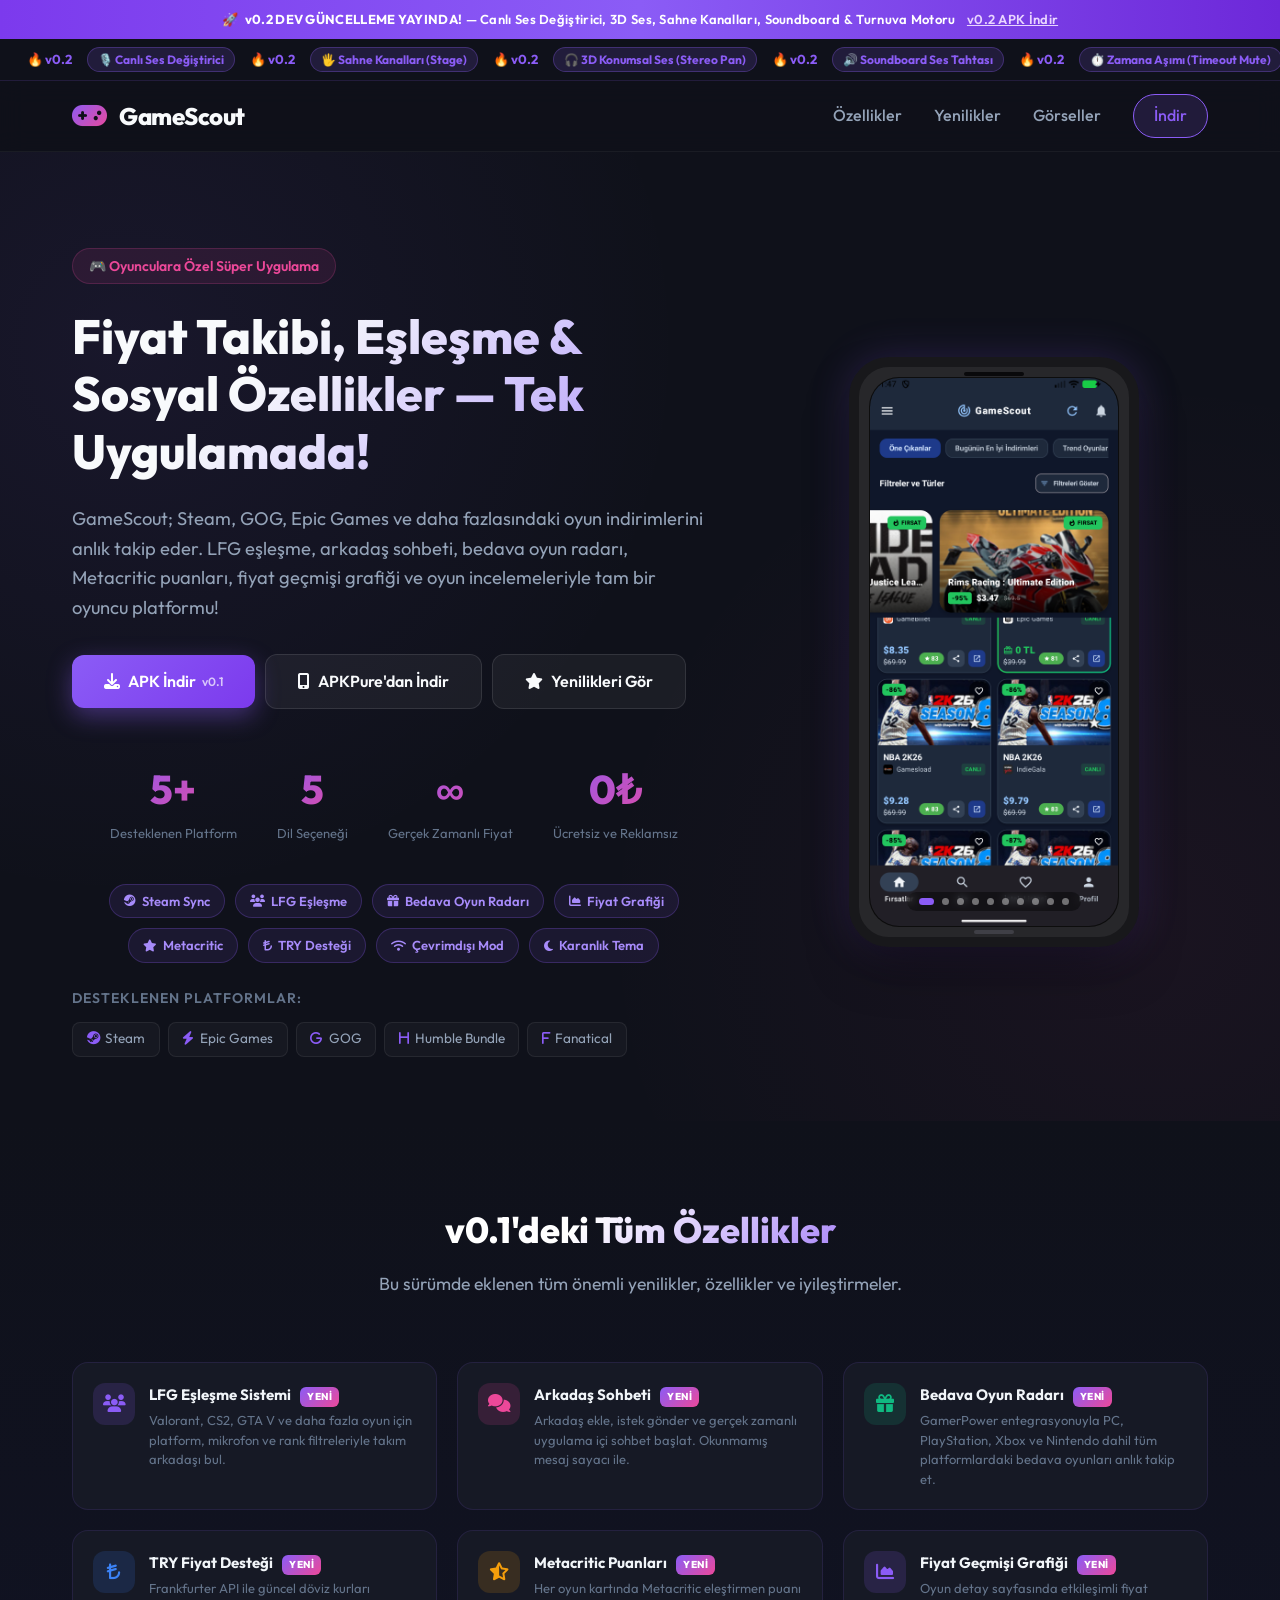
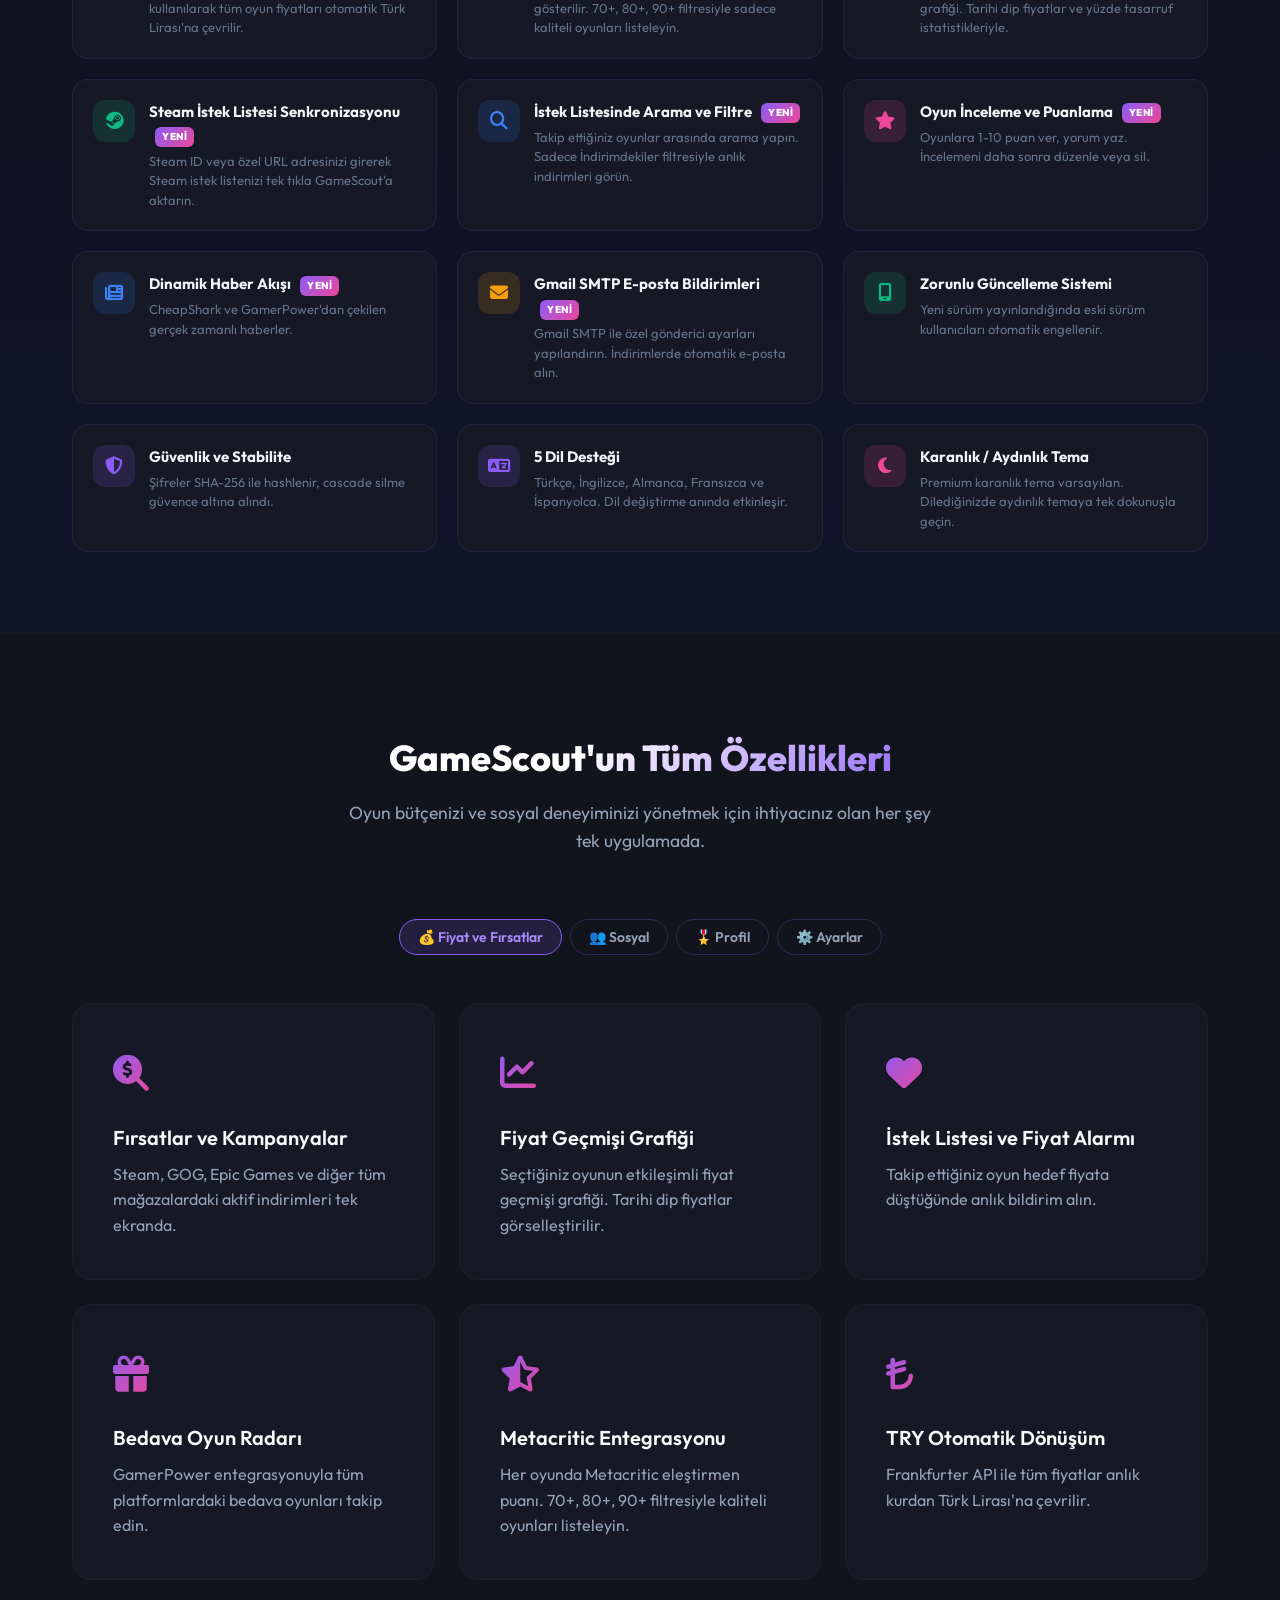
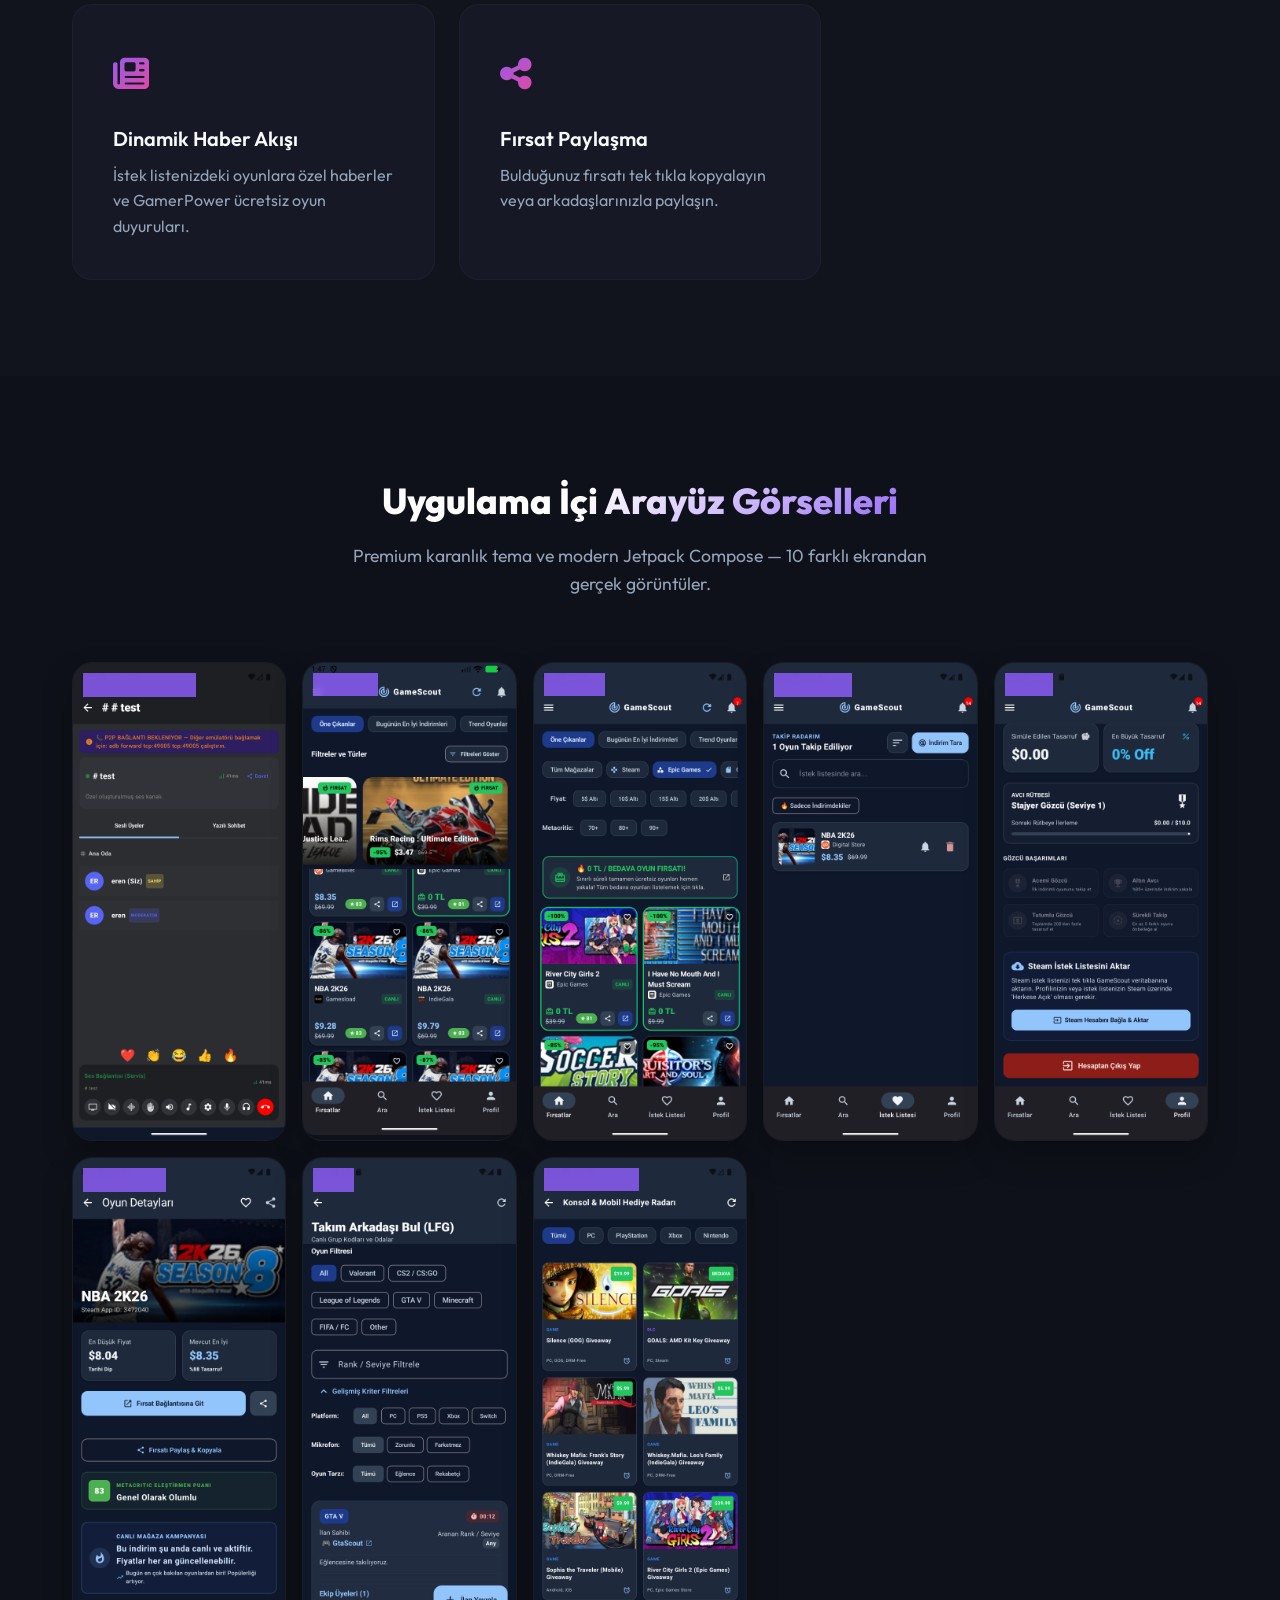
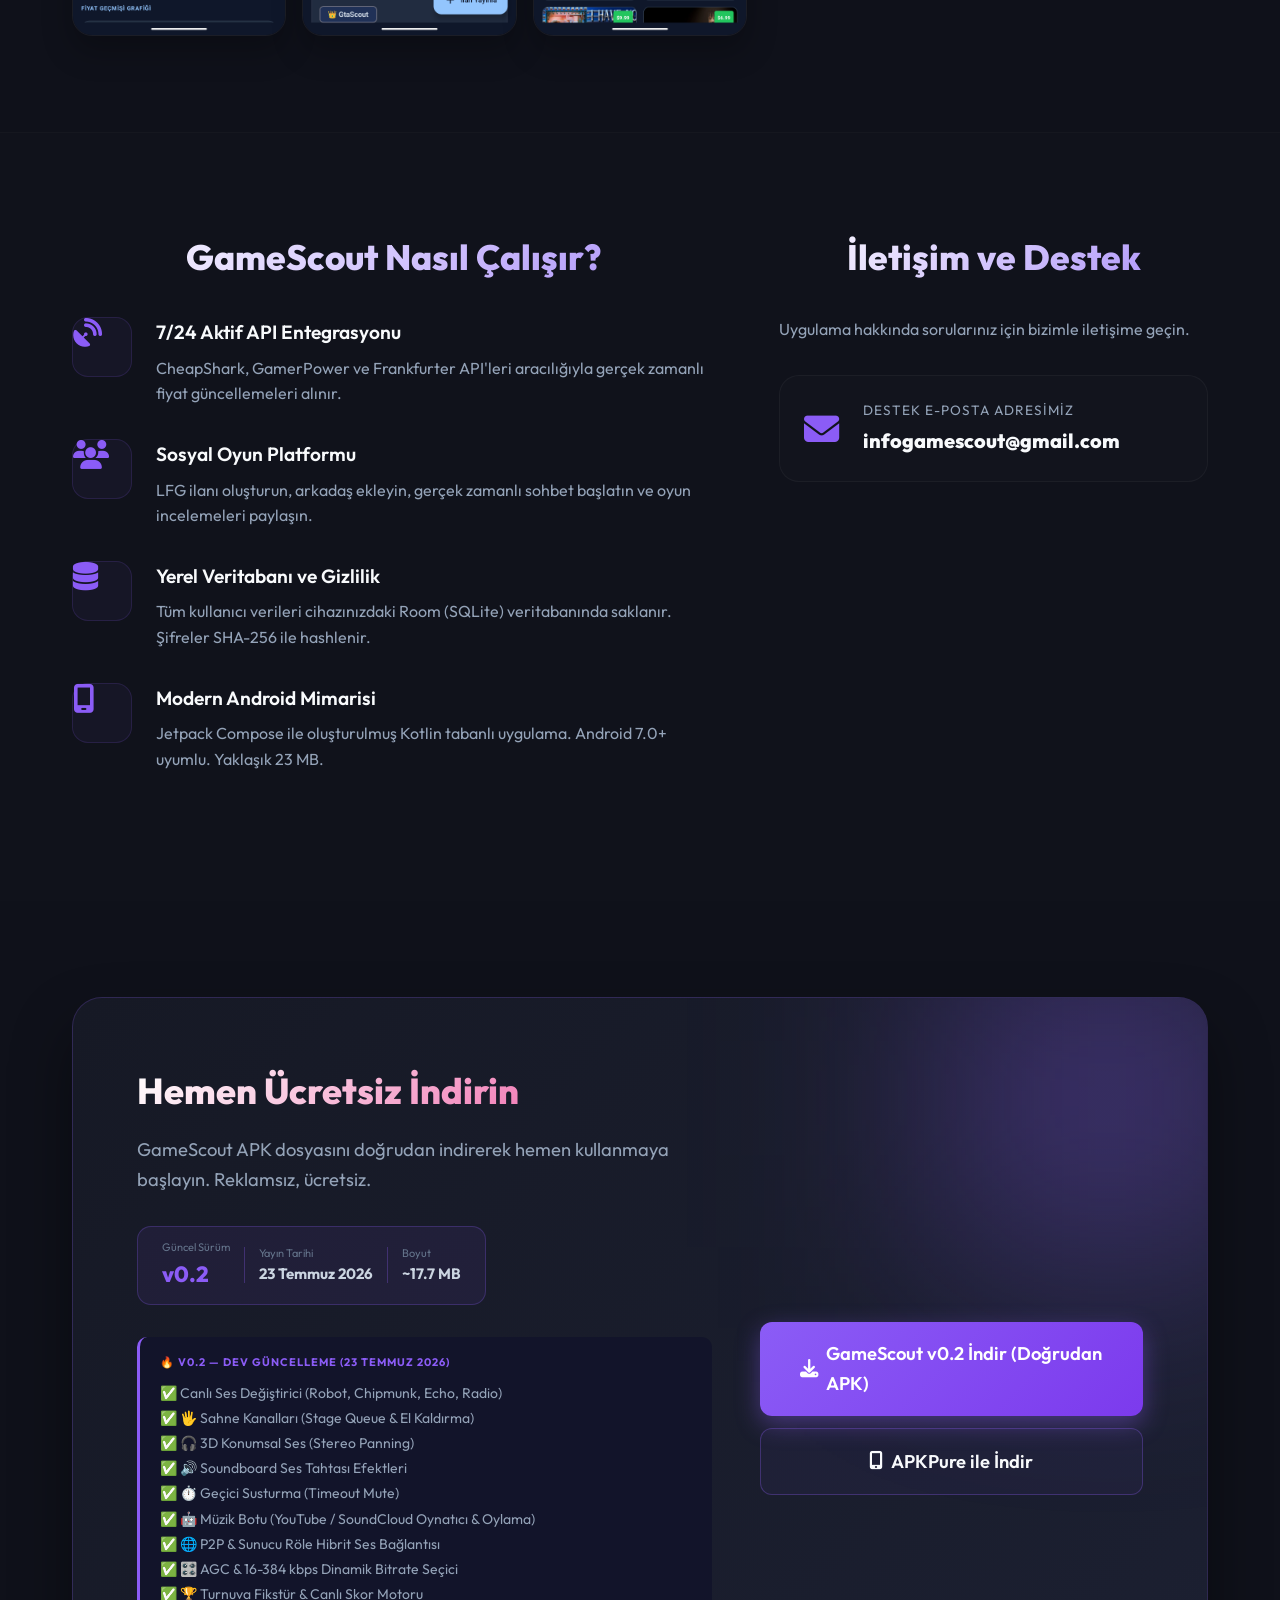
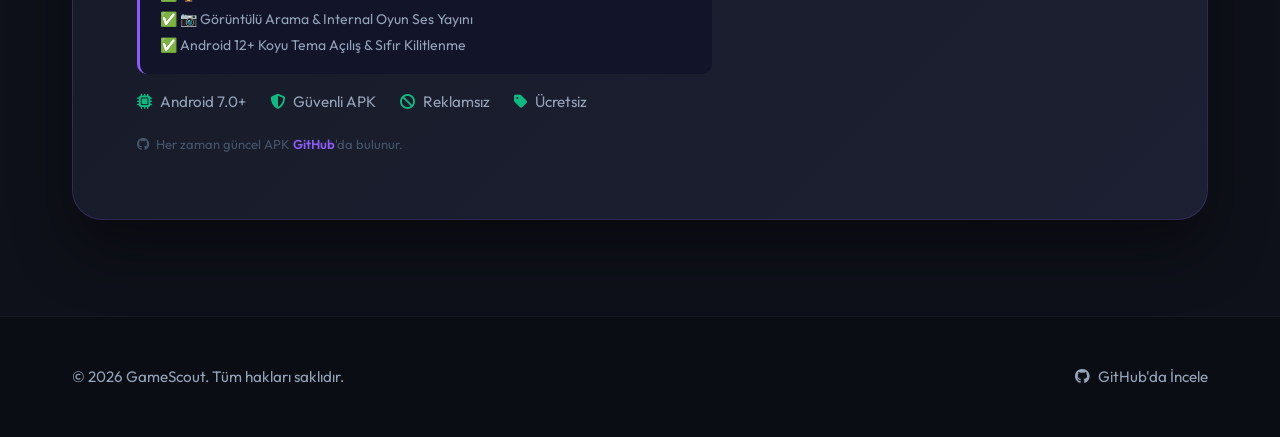
==== commit 4287cf2c: "Update GameScout website & version manifest to v0.2 with release APK and feature screenshots" ====
--- a/index.html
+++ b/index.html
@@ -52,24 +52,22 @@
 <body>
 
 <div class="version-strip">
-    🚀 &nbsp;<strong>v0.1</strong> yayında! — LFG Eşleşme, Sosyal Chat, Bedava Oyun Radarı, Metacritic, TRY desteği
-    <a href="#download">APK İndir</a>
+    🚀 &nbsp;<strong>v0.2 DEV GÜNCELLEME YAYINDA!</strong> — Canlı Ses Değiştirici, 3D Ses, Sahne Kanalları, Soundboard & Turnuva Motoru
+    <a href="#download">v0.2 APK İndir</a>
 </div>
 
 <div class="whatsnew-bar">
     <div class="whatsnew-bar-inner">
         &nbsp;&nbsp;&nbsp;&nbsp;&nbsp;&nbsp;
-        <span>🆕 YENİ</span> <span class="whatsnew-tag">LFG Eşleşme Sistemi</span>
-        <span>🆕 YENİ</span> <span class="whatsnew-tag">Arkadaş Sohbeti</span>
-        <span>🆕 YENİ</span> <span class="whatsnew-tag">Bedava Oyun Radarı</span>
-        <span>🆕 YENİ</span> <span class="whatsnew-tag">TRY Fiyat Desteği</span>
-        <span>🆕 YENİ</span> <span class="whatsnew-tag">Metacritic Puanları</span>
-        <span>🆕 YENİ</span> <span class="whatsnew-tag">Fiyat Geçmişi Grafiği</span>
-        <span>🆕 YENİ</span> <span class="whatsnew-tag">Steam İstek Listesi Senkronizasyonu</span>
-        <span>🆕 YENİ</span> <span class="whatsnew-tag">İstek Listesinde Arama ve Filtre</span>
-        <span>🆕 YENİ</span> <span class="whatsnew-tag">Oyun İnceleme ve Puanlama</span>
-        <span>🆕 YENİ</span> <span class="whatsnew-tag">Gmail SMTP E-posta Bildirimleri</span>
-        <span>🆕 YENİ</span> <span class="whatsnew-tag">Zorunlu Güncelleme Sistemi</span>
+        <span>🔥 v0.2</span> <span class="whatsnew-tag">🎙️ Canlı Ses Değiştirici</span>
+        <span>🔥 v0.2</span> <span class="whatsnew-tag">🖐️ Sahne Kanalları (Stage)</span>
+        <span>🔥 v0.2</span> <span class="whatsnew-tag">🎧 3D Konumsal Ses (Stereo Pan)</span>
+        <span>🔥 v0.2</span> <span class="whatsnew-tag">🔊 Soundboard Ses Tahtası</span>
+        <span>🔥 v0.2</span> <span class="whatsnew-tag">⏱️ Zamana Aşımı (Timeout Mute)</span>
+        <span>🔥 v0.2</span> <span class="whatsnew-tag">🤖 Müzik Botu (YouTube / SoundCloud)</span>
+        <span>🔥 v0.2</span> <span class="whatsnew-tag">🏆 Turnuva Fikstür Motoru</span>
+        <span>🔥 v0.2</span> <span class="whatsnew-tag">📷 Görüntülü Arama & Internal Audio</span>
+        <span>🔥 v0.2</span> <span class="whatsnew-tag">🎛️ AGC & 16-384 kbps Bitrate</span>
         &nbsp;&nbsp;&nbsp;&nbsp;&nbsp;&nbsp;&nbsp;&nbsp;&nbsp;
     </div>
 </div>
@@ -252,6 +250,7 @@
                 <p>Premium karanlık tema ve modern Jetpack Compose — 10 farklı ekrandan gerçek görüntüler.</p>
             </div>
             <div class="gallery-grid">
+                <div class="gallery-item"><span class="gallery-tag">🔥 Ses Kanalı v0.2</span><img src="images/voice_chat.png" alt="Ses Kanalı"><div class="gallery-overlay"><span>Ses Değiştirici & 3D Konumsal Ses</span></div></div>
                 <div class="gallery-item"><span class="gallery-tag">Fırsatlar</span><img src="images/dashboard.png" alt="Fırsatlar"><div class="gallery-overlay"><span>Gerçek Zamanlı İndirimler</span></div></div>
                 <div class="gallery-item"><span class="gallery-tag">Filtreler</span><img src="images/search.png" alt="Filtreler"><div class="gallery-overlay"><span>Metacritic ve Mağaza Filtresi</span></div></div>
                 <div class="gallery-item"><span class="gallery-tag">İstek Listesi</span><img src="images/wishlist.png" alt="İstek Listesi"><div class="gallery-overlay"><span>Arama ve İndirim Filtresi</span></div></div>
@@ -259,9 +258,6 @@
                 <div class="gallery-item"><span class="gallery-tag">Oyun Detayı</span><img src="images/detail.png" alt="Oyun Detayı"><div class="gallery-overlay"><span>Fiyat Grafiği ve Metacritic</span></div></div>
                 <div class="gallery-item"><span class="gallery-tag">LFG</span><img src="images/lfg.png" alt="LFG"><div class="gallery-overlay"><span>Takım Arkadaşı Bul</span></div></div>
                 <div class="gallery-item"><span class="gallery-tag">Bedava Radar</span><img src="images/giveaway.png" alt="Bedava Oyunlar"><div class="gallery-overlay"><span>Ücretsiz Oyunlar</span></div></div>
-                <div class="gallery-item"><span class="gallery-tag">Haberler</span><img src="images/news.png" alt="Haberler"><div class="gallery-overlay"><span>Dinamik Haber Akışı</span></div></div>
-                <div class="gallery-item"><span class="gallery-tag">Ayarlar</span><img src="images/settings.png" alt="Ayarlar"><div class="gallery-overlay"><span>SMTP ve Bildirim Ayarları</span></div></div>
-                <div class="gallery-item"><span class="gallery-tag">Steam Sync</span><img src="images/alerts.png" alt="Steam Sync"><div class="gallery-overlay"><span>Steam İstek Listesi Aktarma</span></div></div>
             </div>
         </div>
     </section>
@@ -310,28 +306,25 @@
                     <h2>Hemen Ücretsiz İndirin</h2>
                     <p>GameScout APK dosyasını doğrudan indirerek hemen kullanmaya başlayın. Reklamsız, ücretsiz.</p>
                     <div class="version-card">
-                        <div><div class="vlabel">Güncel Sürüm</div><div class="vnum">v0.1</div></div>
+                        <div><div class="vlabel">Güncel Sürüm</div><div class="vnum">v0.2</div></div>
                         <div style="width:1px;height:36px;background:rgba(139,92,246,.3)"></div>
-                        <div><div class="vlabel">Yayın Tarihi</div><div style="font-weight:700;color:#cbd5e1;font-size:15px">10 Temmuz 2026</div></div>
+                        <div><div class="vlabel">Yayın Tarihi</div><div style="font-weight:700;color:#cbd5e1;font-size:15px">23 Temmuz 2026</div></div>
                         <div style="width:1px;height:36px;background:rgba(139,92,246,.3)"></div>
-                        <div><div class="vlabel">Boyut</div><div style="font-weight:700;color:#cbd5e1;font-size:15px">~23 MB</div></div>
+                        <div><div class="vlabel">Boyut</div><div style="font-weight:700;color:#cbd5e1;font-size:15px">~17.7 MB</div></div>
                     </div>
                     <div class="changelog">
-                        <strong>🆕 v0.1 — İlk Sürüm (10 Temmuz 2026)</strong>
-                        ✅ Fırsatlar ve indirim takibi (CheapShark API)<br>
-                        ✅ Bedava oyun radarı — PC, PS, Xbox, Nintendo<br>
-                        ✅ LFG eşleşme sistemi — Valorant, CS2, GTA V ve daha fazlası<br>
-                        ✅ Arkadaş sistemi ve gerçek zamanlı sohbet<br>
-                        ✅ Oyun incelemeleri ve 1-10 puanlama sistemi<br>
-                        ✅ Steam istek listesi senkronizasyonu<br>
-                        ✅ İstek listesinde arama ve filtre<br>
-                        ✅ Fiyat geçmişi etkileşimli grafiği<br>
-                        ✅ Metacritic puanları ve filtreleme<br>
-                        ✅ TRY otomatik fiyat dönüşümü<br>
-                        ✅ Gmail SMTP e-posta bildirimleri<br>
-                        ✅ Gözcü rütbesi sistemi ve başarımlar<br>
-                        ✅ 5 dil desteği ve Karanlık/Aydınlık tema<br>
-                        ✅ Zorunlu güncelleme sistemi
+                        <strong>🔥 v0.2 — Dev Güncelleme (23 Temmuz 2026)</strong>
+                        ✅ Canlı Ses Değiştirici (Robot, Chipmunk, Echo, Radio)<br>
+                        ✅ 🖐️ Sahne Kanalları (Stage Queue & El Kaldırma)<br>
+                        ✅ 🎧 3D Konumsal Ses (Stereo Panning)<br>
+                        ✅ 🔊 Soundboard Ses Tahtası Efektleri<br>
+                        ✅ ⏱️ Geçici Susturma (Timeout Mute)<br>
+                        ✅ 🤖 Müzik Botu (YouTube / SoundCloud Oynatıcı & Oylama)<br>
+                        ✅ 🌐 P2P & Sunucu Röle Hibrit Ses Bağlantısı<br>
+                        ✅ 🎛️ AGC & 16-384 kbps Dinamik Bitrate Seçici<br>
+                        ✅ 🏆 Turnuva Fikstür & Canlı Skor Motoru<br>
+                        ✅ 📷 Görüntülü Arama & Internal Oyun Ses Yayını<br>
+                        ✅ Android 12+ Koyu Tema Açılış & Sıfır Kilitlenme
                     </div>
                     <div class="download-info" style="margin-top:16px">
                         <span><i class="fa-solid fa-microchip"></i> Android 7.0+</span>
@@ -345,8 +338,8 @@
                     </div>
                 </div>
                 <div class="cta-action" style="display:flex; flex-direction:column; gap:12px; align-items:stretch;">
-                    <a href="GameScout-v0.1.apk" class="btn btn-primary btn-large" id="download-btn-cta" download>
-                        <i class="fa-solid fa-download icon-left"></i> GameScout v0.1 İndir (Doğrudan APK)
+                    <a href="GameScout-v0.2.apk" class="btn btn-primary btn-large" id="download-btn-cta" download>
+                        <i class="fa-solid fa-download icon-left"></i> GameScout v0.2 İndir (Doğrudan APK)
                     </a>
                     <a href="https://apkpure.com/gamescout/com.aistudio.gamescout.pwqzs?utm_source=whatsapp&utm_campaign=share&utm_medium=social_network" target="_blank" class="btn btn-secondary btn-large" style="margin-left:0; border-color: rgba(139,92,246,0.3); background: rgba(139,92,246,0.05);">
                         <i class="fa-solid fa-mobile-screen-button icon-left"></i> APKPure ile İndir
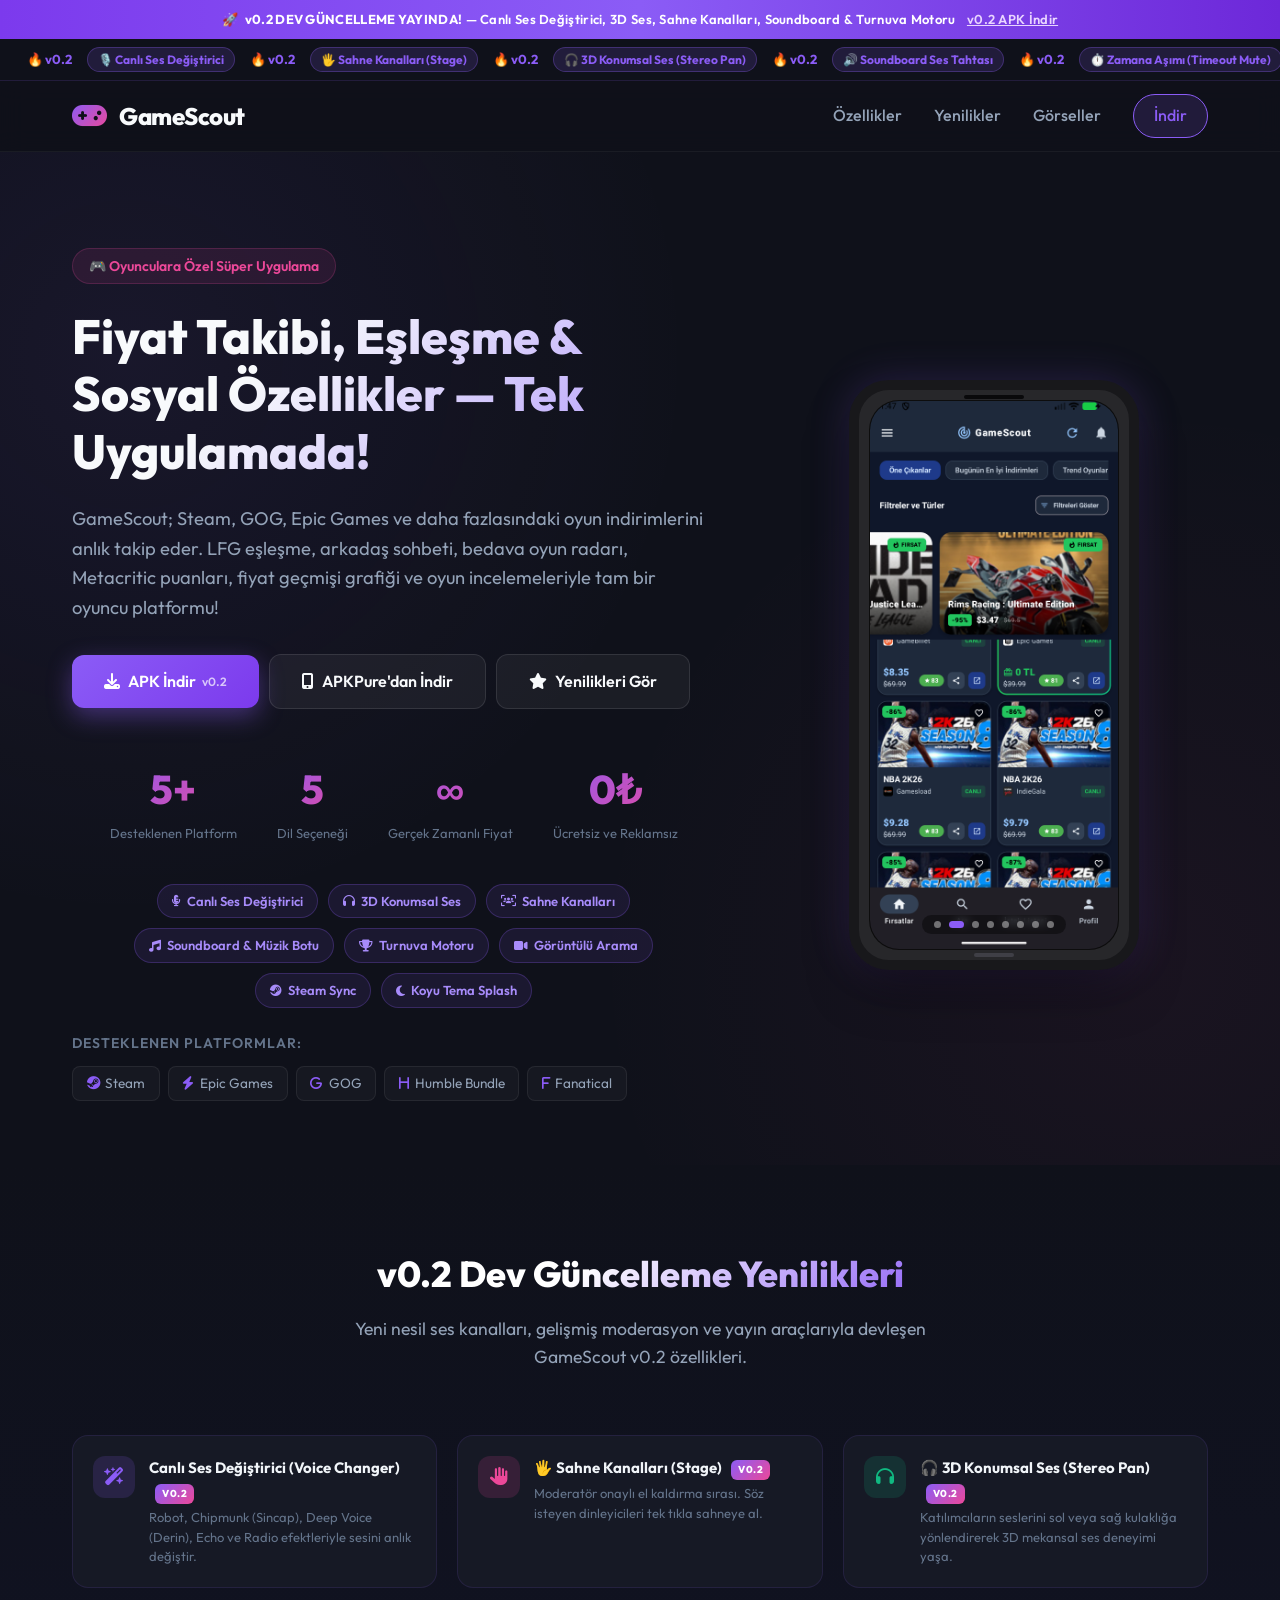
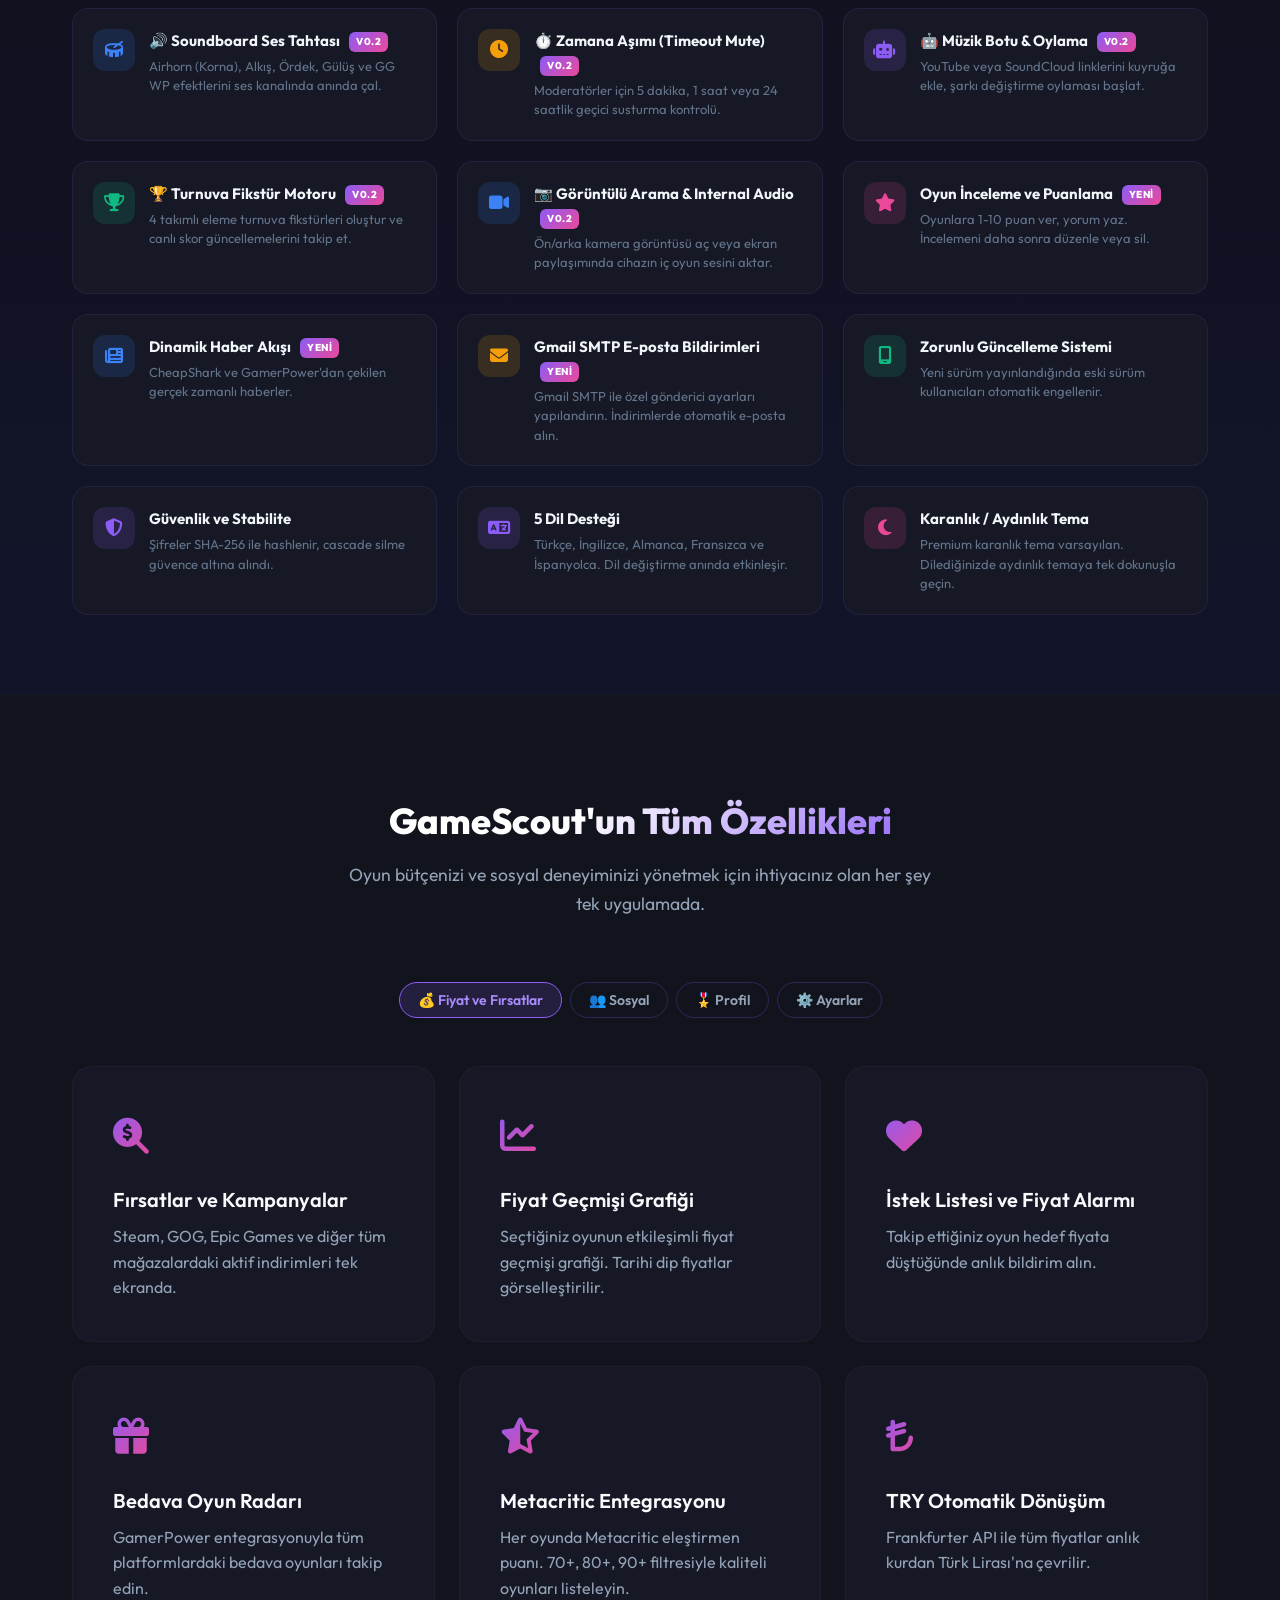
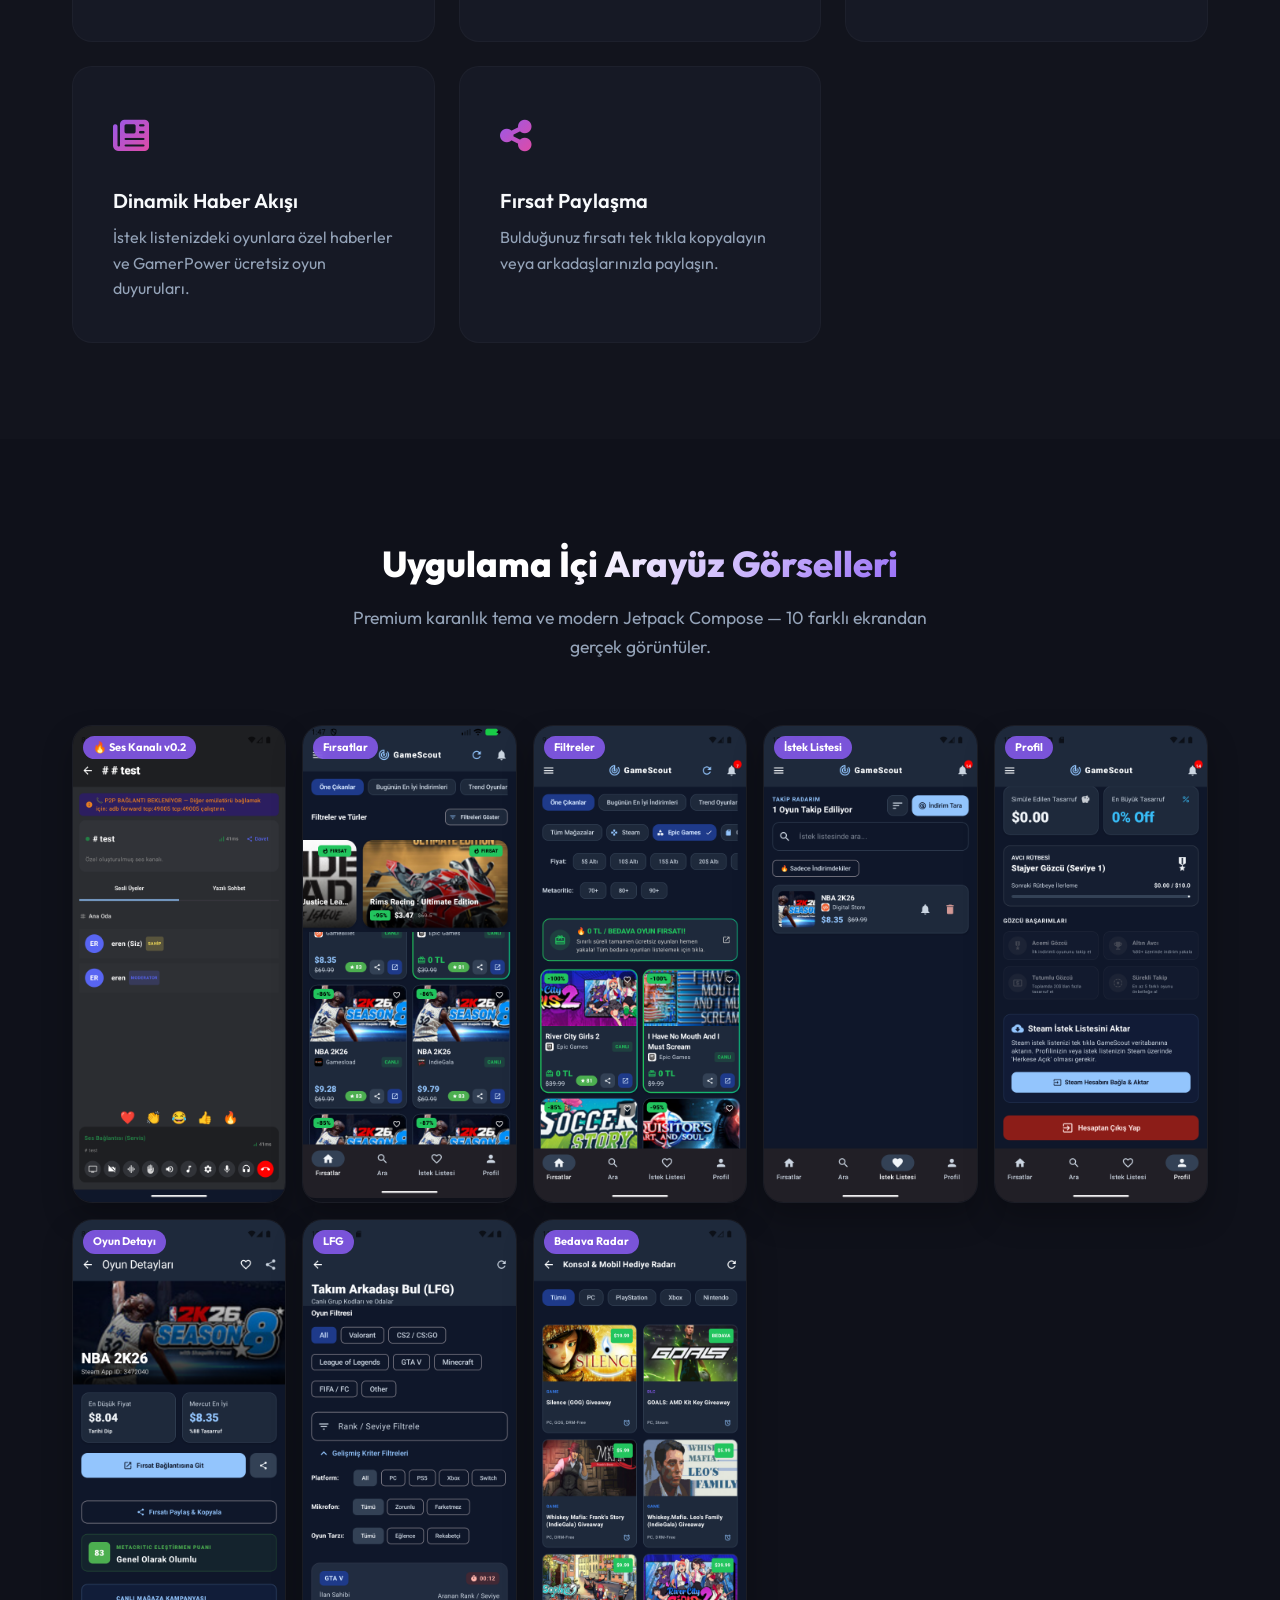
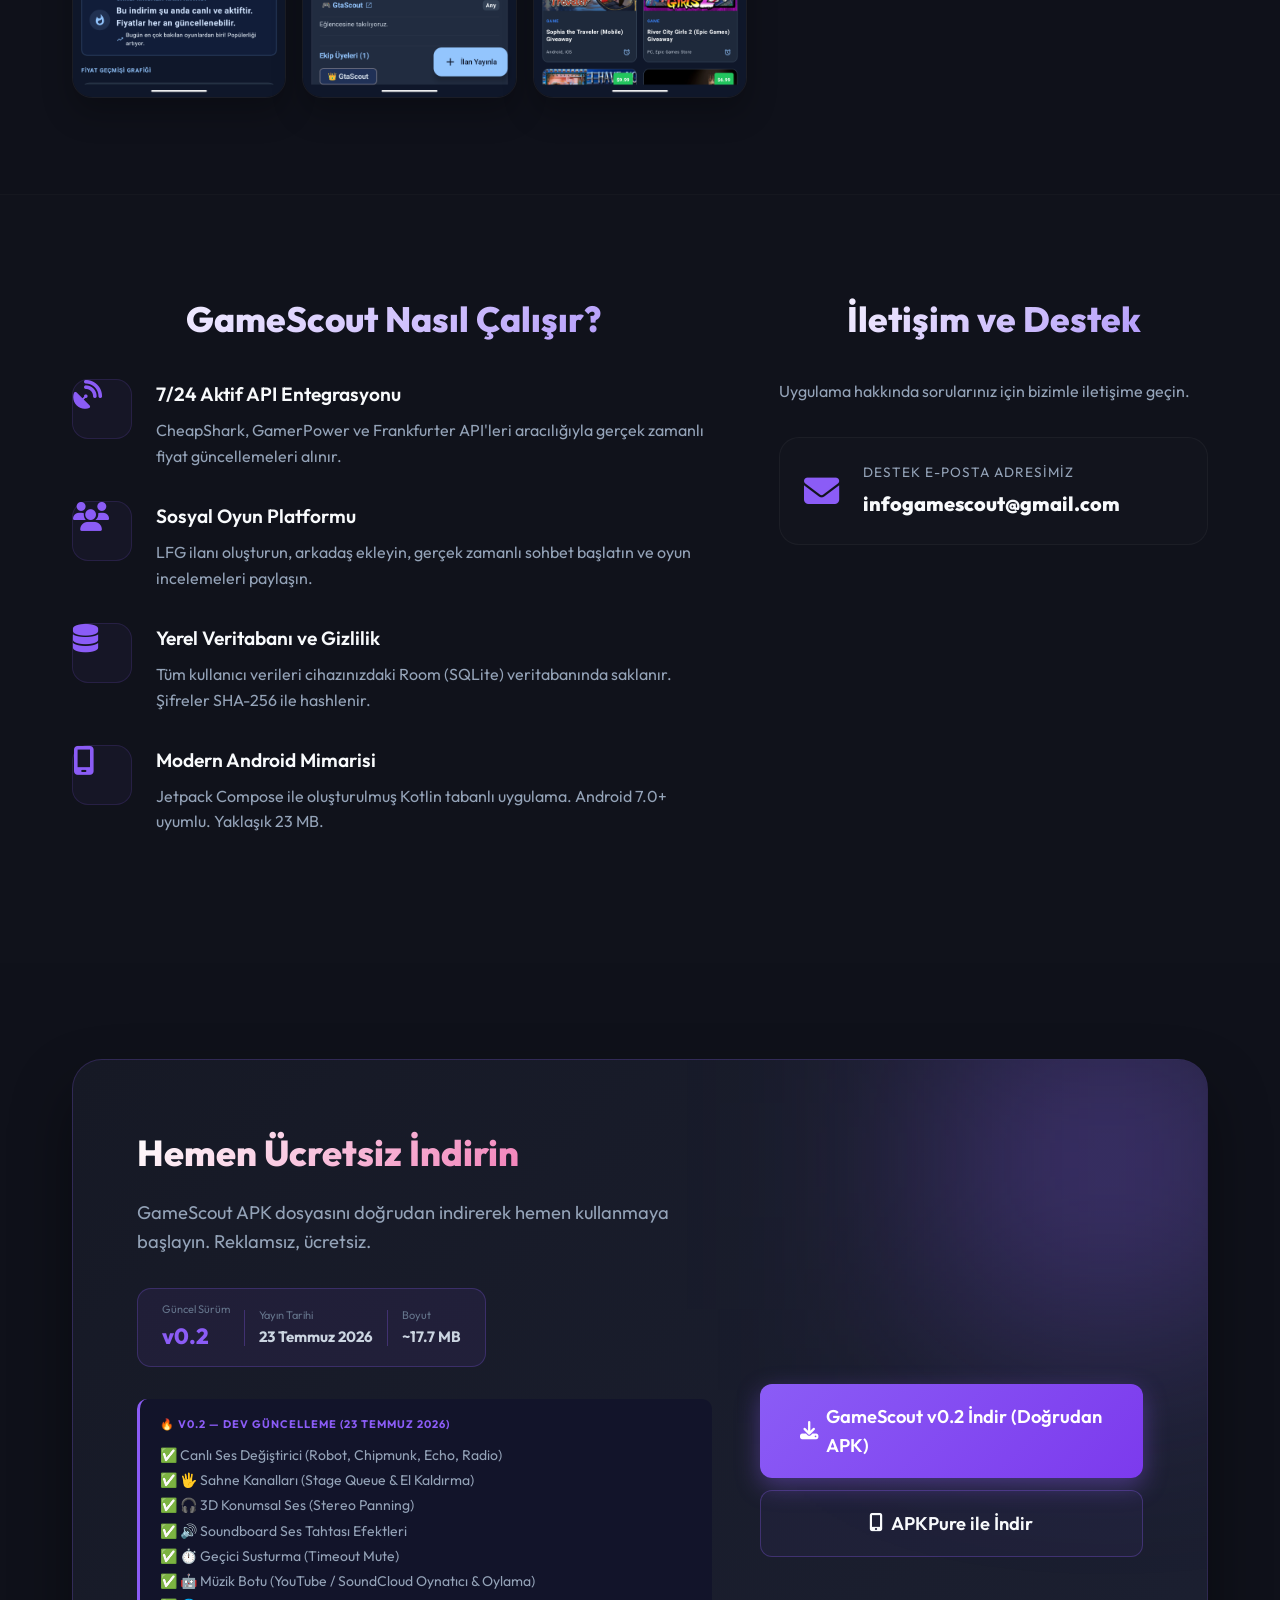
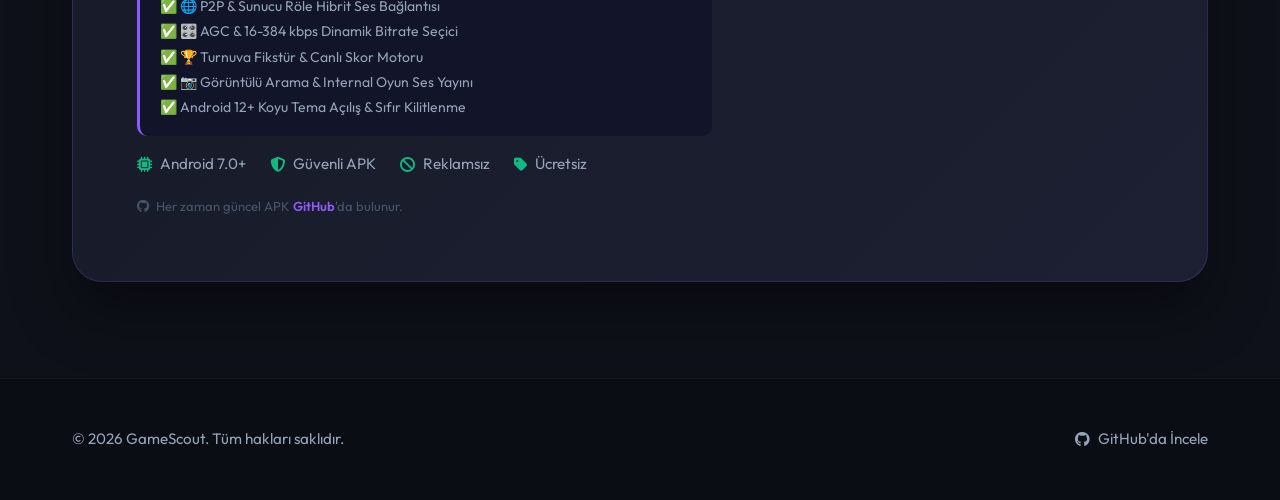
==== commit fbd4c4c2: "Completely update website to v0.2: remove all v0.1 references, add 15 voice/video feature cards, upd" ====
--- a/index.html
+++ b/index.html
@@ -99,8 +99,8 @@
                     ve oyun incelemeleriyle tam bir oyuncu platformu!
                 </p>
                 <div class="hero-actions" style="display:flex; flex-wrap:wrap; gap:10px; align-items:center;">
-                    <a href="GameScout-v0.1.apk" class="btn btn-primary" id="download-btn-hero" download>
-                        <i class="fa-solid fa-download icon-left"></i> APK İndir &nbsp;<span style="opacity:.7;font-size:12px">v0.1</span>
+                    <a href="GameScout-v0.2.apk" class="btn btn-primary" id="download-btn-hero" download>
+                        <i class="fa-solid fa-download icon-left"></i> APK İndir &nbsp;<span style="opacity:.7;font-size:12px">v0.2</span>
                     </a>
                     <a href="https://apkpure.com/gamescout/com.aistudio.gamescout.pwqzs?utm_source=whatsapp&utm_campaign=share&utm_medium=social_network" target="_blank" class="btn btn-secondary" style="margin-left:0;">
                         <i class="fa-solid fa-mobile-screen-button icon-left"></i> APKPure'dan İndir
@@ -116,14 +116,14 @@
                     <div class="stat-item"><div class="stat-num">0₺</div><div class="stat-label">Ücretsiz ve Reklamsız</div></div>
                 </div>
                 <div class="highlight-strip">
+                    <span class="hl-chip"><i class="fa-solid fa-microphone-lines"></i> Canlı Ses Değiştirici</span>
+                    <span class="hl-chip"><i class="fa-solid fa-headphones"></i> 3D Konumsal Ses</span>
+                    <span class="hl-chip"><i class="fa-solid fa-users-viewfinder"></i> Sahne Kanalları</span>
+                    <span class="hl-chip"><i class="fa-solid fa-music"></i> Soundboard & Müzik Botu</span>
+                    <span class="hl-chip"><i class="fa-solid fa-trophy"></i> Turnuva Motoru</span>
+                    <span class="hl-chip"><i class="fa-solid fa-video"></i> Görüntülü Arama</span>
                     <span class="hl-chip"><i class="fa-brands fa-steam"></i> Steam Sync</span>
-                    <span class="hl-chip"><i class="fa-solid fa-users"></i> LFG Eşleşme</span>
-                    <span class="hl-chip"><i class="fa-solid fa-gift"></i> Bedava Oyun Radarı</span>
-                    <span class="hl-chip"><i class="fa-solid fa-chart-area"></i> Fiyat Grafiği</span>
-                    <span class="hl-chip"><i class="fa-solid fa-star"></i> Metacritic</span>
-                    <span class="hl-chip"><i class="fa-solid fa-turkish-lira-sign"></i> TRY Desteği</span>
-                    <span class="hl-chip"><i class="fa-solid fa-wifi"></i> Çevrimdışı Mod</span>
-                    <span class="hl-chip"><i class="fa-solid fa-moon"></i> Karanlık Tema</span>
+                    <span class="hl-chip"><i class="fa-solid fa-moon"></i> Koyu Tema Splash</span>
                 </div>
                 <div class="stores-supported" style="margin-top:1.5rem">
                     <span class="stores-label">Desteklenen Platformlar:</span>
@@ -142,6 +142,7 @@
                     <div class="phone-screen">
                         <div class="slider-wrapper">
                             <div class="slider-track" id="slider-track">
+                                <div class="slide"><img src="images/voice_chat.png" alt="Ses Kanalı Ekranı"></div>
                                 <div class="slide"><img src="images/dashboard.png" alt="Fırsatlar Ekranı"></div>
                                 <div class="slide"><img src="images/search.png" alt="Filtreler ve Metacritic"></div>
                                 <div class="slide"><img src="images/wishlist.png" alt="İstek Listesi"></div>
@@ -149,9 +150,6 @@
                                 <div class="slide"><img src="images/detail.png" alt="Oyun Detayı"></div>
                                 <div class="slide"><img src="images/lfg.png" alt="LFG Eşleşme"></div>
                                 <div class="slide"><img src="images/giveaway.png" alt="Bedava Oyun Radarı"></div>
-                                <div class="slide"><img src="images/news.png" alt="Haberler"></div>
-                                <div class="slide"><img src="images/settings.png" alt="Ayarlar"></div>
-                                <div class="slide"><img src="images/alerts.png" alt="Steam Import"></div>
                             </div>
                         </div>
                         <div class="slider-dots" id="slider-dots">
@@ -163,8 +161,6 @@
                             <span class="dot" data-slide="5"></span>
                             <span class="dot" data-slide="6"></span>
                             <span class="dot" data-slide="7"></span>
-                            <span class="dot" data-slide="8"></span>
-                            <span class="dot" data-slide="9"></span>
                         </div>
                     </div>
                     <div class="phone-home-button"></div>
@@ -176,18 +172,18 @@
     <section id="whats-new" class="whats-new">
         <div class="container">
             <div class="section-header">
-                <h2>v0.1'deki Tüm Özellikler</h2>
-                <p>Bu sürümde eklenen tüm önemli yenilikler, özellikler ve iyileştirmeler.</p>
+                <h2>v0.2 Dev Güncelleme Yenilikleri</h2>
+                <p>Yeni nesil ses kanalları, gelişmiş moderasyon ve yayın araçlarıyla devleşen GameScout v0.2 özellikleri.</p>
             </div>
             <div class="updates-grid">
-                <div class="update-card"><div class="update-icon purple"><i class="fa-solid fa-users" style="color:#8b5cf6"></i></div><div><h4>LFG Eşleşme Sistemi <span class="new-badge">Yeni</span></h4><p>Valorant, CS2, GTA V ve daha fazla oyun için platform, mikrofon ve rank filtreleriyle takım arkadaşı bul.</p></div></div>
-                <div class="update-card"><div class="update-icon pink"><i class="fa-solid fa-comments" style="color:#ec4899"></i></div><div><h4>Arkadaş Sohbeti <span class="new-badge">Yeni</span></h4><p>Arkadaş ekle, istek gönder ve gerçek zamanlı uygulama içi sohbet başlat. Okunmamış mesaj sayacı ile.</p></div></div>
-                <div class="update-card"><div class="update-icon green"><i class="fa-solid fa-gift" style="color:#10b981"></i></div><div><h4>Bedava Oyun Radarı <span class="new-badge">Yeni</span></h4><p>GamerPower entegrasyonuyla PC, PlayStation, Xbox ve Nintendo dahil tüm platformlardaki bedava oyunları anlık takip et.</p></div></div>
-                <div class="update-card"><div class="update-icon blue"><i class="fa-solid fa-turkish-lira-sign" style="color:#3b82f6"></i></div><div><h4>TRY Fiyat Desteği <span class="new-badge">Yeni</span></h4><p>Frankfurter API ile güncel döviz kurları kullanılarak tüm oyun fiyatları otomatik Türk Lirası'na çevrilir.</p></div></div>
-                <div class="update-card"><div class="update-icon orange"><i class="fa-solid fa-star-half-stroke" style="color:#f59e0b"></i></div><div><h4>Metacritic Puanları <span class="new-badge">Yeni</span></h4><p>Her oyun kartında Metacritic eleştirmen puanı gösterilir. 70+, 80+, 90+ filtresiyle sadece kaliteli oyunları listeleyin.</p></div></div>
-                <div class="update-card"><div class="update-icon purple"><i class="fa-solid fa-chart-area" style="color:#8b5cf6"></i></div><div><h4>Fiyat Geçmişi Grafiği <span class="new-badge">Yeni</span></h4><p>Oyun detay sayfasında etkileşimli fiyat grafiği. Tarihi dip fiyatlar ve yüzde tasarruf istatistikleriyle.</p></div></div>
-                <div class="update-card"><div class="update-icon green"><i class="fa-brands fa-steam" style="color:#10b981"></i></div><div><h4>Steam İstek Listesi Senkronizasyonu <span class="new-badge">Yeni</span></h4><p>Steam ID veya özel URL adresinizi girerek Steam istek listenizi tek tıkla GameScout'a aktarın.</p></div></div>
-                <div class="update-card"><div class="update-icon blue"><i class="fa-solid fa-magnifying-glass" style="color:#3b82f6"></i></div><div><h4>İstek Listesinde Arama ve Filtre <span class="new-badge">Yeni</span></h4><p>Takip ettiğiniz oyunlar arasında arama yapın. Sadece İndirimdekiler filtresiyle anlık indirimleri görün.</p></div></div>
+                <div class="update-card"><div class="update-icon purple"><i class="fa-solid fa-wand-magic-sparkles" style="color:#8b5cf6"></i></div><div><h4>Canlı Ses Değiştirici (Voice Changer) <span class="new-badge">v0.2</span></h4><p>Robot, Chipmunk (Sincap), Deep Voice (Derin), Echo ve Radio efektleriyle sesini anlık değiştir.</p></div></div>
+                <div class="update-card"><div class="update-icon pink"><i class="fa-solid fa-hand" style="color:#ec4899"></i></div><div><h4>🖐️ Sahne Kanalları (Stage) <span class="new-badge">v0.2</span></h4><p>Moderatör onaylı el kaldırma sırası. Söz isteyen dinleyicileri tek tıkla sahneye al.</p></div></div>
+                <div class="update-card"><div class="update-icon green"><i class="fa-solid fa-headphones" style="color:#10b981"></i></div><div><h4>🎧 3D Konumsal Ses (Stereo Pan) <span class="new-badge">v0.2</span></h4><p>Katılımcıların seslerini sol veya sağ kulaklığa yönlendirerek 3D mekansal ses deneyimi yaşa.</p></div></div>
+                <div class="update-card"><div class="update-icon blue"><i class="fa-solid fa-drum" style="color:#3b82f6"></i></div><div><h4>🔊 Soundboard Ses Tahtası <span class="new-badge">v0.2</span></h4><p>Airhorn (Korna), Alkış, Ördek, Gülüş ve GG WP efektlerini ses kanalında anında çal.</p></div></div>
+                <div class="update-card"><div class="update-icon orange"><i class="fa-solid fa-clock" style="color:#f59e0b"></i></div><div><h4>⏱️ Zamana Aşımı (Timeout Mute) <span class="new-badge">v0.2</span></h4><p>Moderatörler için 5 dakika, 1 saat veya 24 saatlik geçici susturma kontrolü.</p></div></div>
+                <div class="update-card"><div class="update-icon purple"><i class="fa-solid fa-robot" style="color:#8b5cf6"></i></div><div><h4>🤖 Müzik Botu & Oylama <span class="new-badge">v0.2</span></h4><p>YouTube veya SoundCloud linklerini kuyruğa ekle, şarkı değiştirme oylaması başlat.</p></div></div>
+                <div class="update-card"><div class="update-icon green"><i class="fa-solid fa-trophy" style="color:#10b981"></i></div><div><h4>🏆 Turnuva Fikstür Motoru <span class="new-badge">v0.2</span></h4><p>4 takımlı eleme turnuva fikstürleri oluştur ve canlı skor güncellemelerini takip et.</p></div></div>
+                <div class="update-card"><div class="update-icon blue"><i class="fa-solid fa-video" style="color:#3b82f6"></i></div><div><h4>📷 Görüntülü Arama & Internal Audio <span class="new-badge">v0.2</span></h4><p>Ön/arka kamera görüntüsü aç veya ekran paylaşımında cihazın iç oyun sesini aktar.</p></div></div>
                 <div class="update-card"><div class="update-icon pink"><i class="fa-solid fa-star" style="color:#ec4899"></i></div><div><h4>Oyun İnceleme ve Puanlama <span class="new-badge">Yeni</span></h4><p>Oyunlara 1-10 puan ver, yorum yaz. İncelemeni daha sonra düzenle veya sil.</p></div></div>
                 <div class="update-card"><div class="update-icon blue"><i class="fa-solid fa-newspaper" style="color:#3b82f6"></i></div><div><h4>Dinamik Haber Akışı <span class="new-badge">Yeni</span></h4><p>CheapShark ve GamerPower'dan çekilen gerçek zamanlı haberler.</p></div></div>
                 <div class="update-card"><div class="update-icon orange"><i class="fa-solid fa-envelope" style="color:#f59e0b"></i></div><div><h4>Gmail SMTP E-posta Bildirimleri <span class="new-badge">Yeni</span></h4><p>Gmail SMTP ile özel gönderici ayarları yapılandırın. İndirimlerde otomatik e-posta alın.</p></div></div>
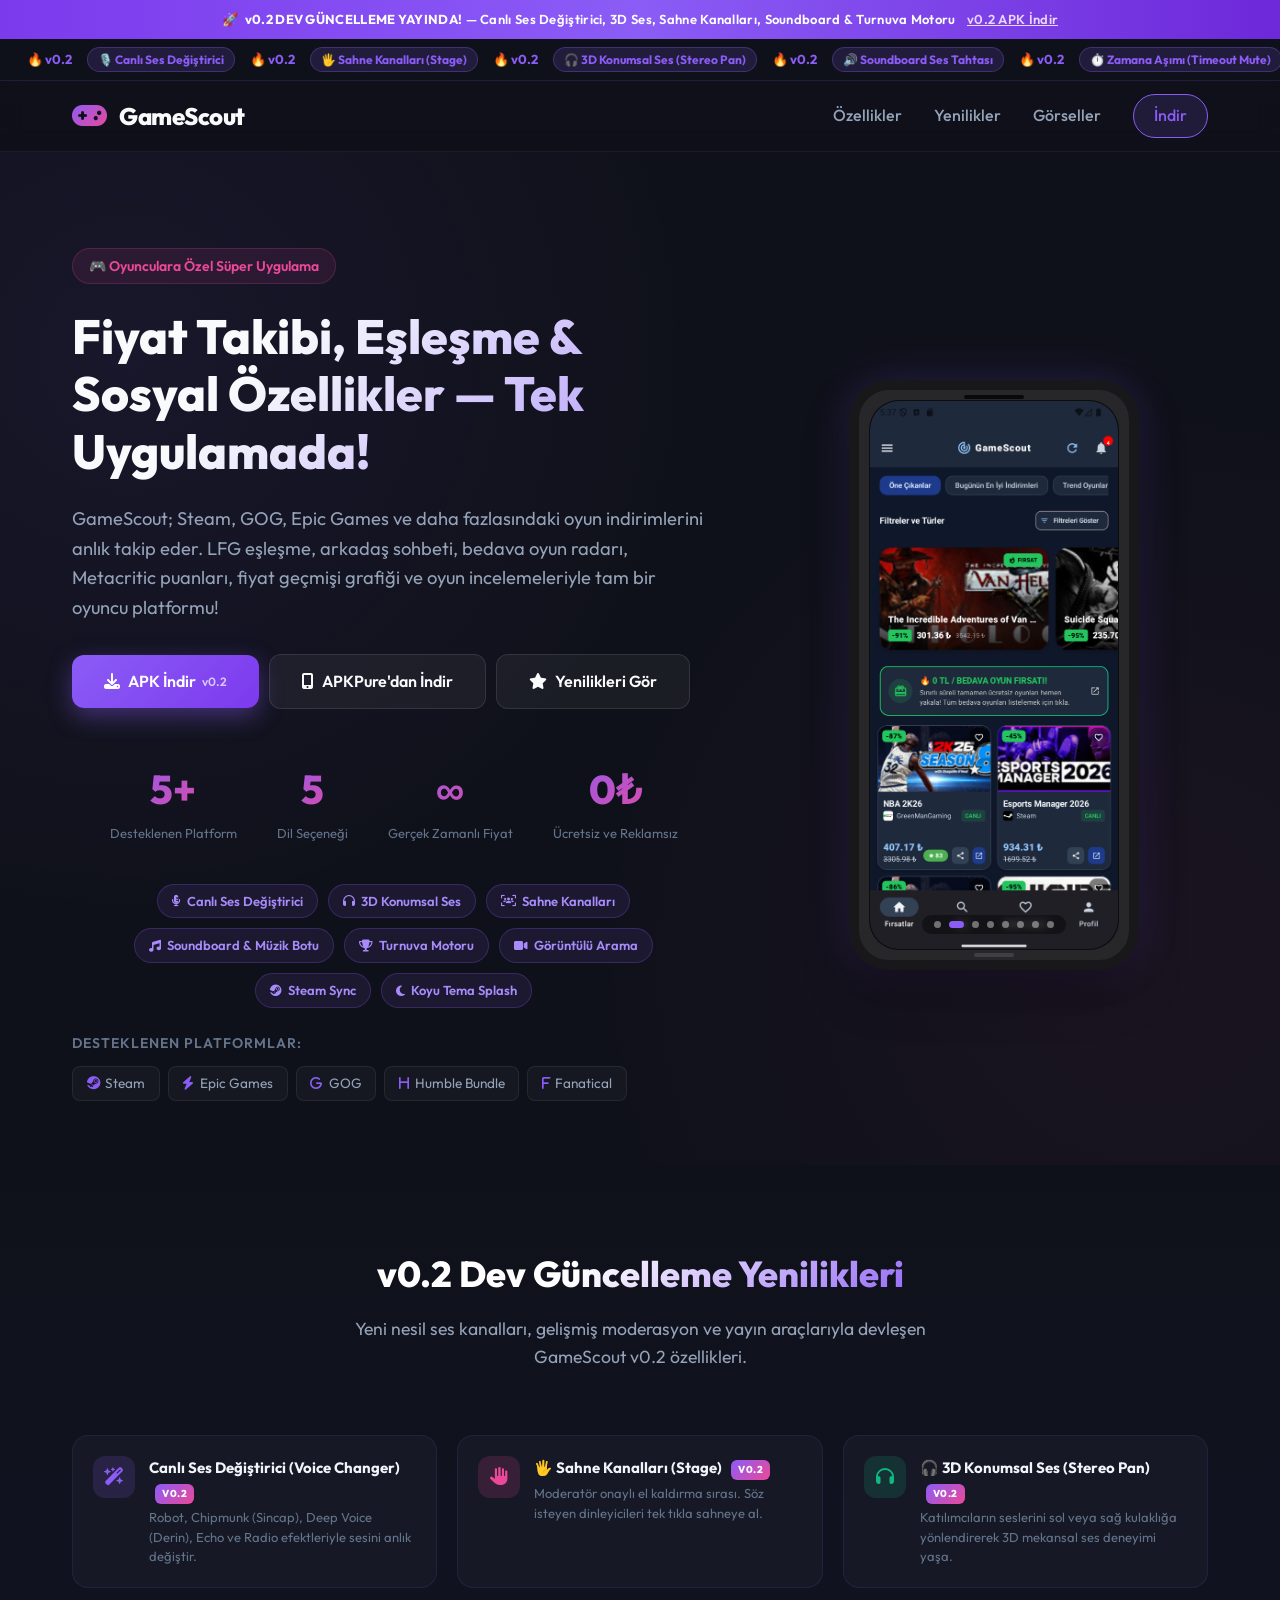
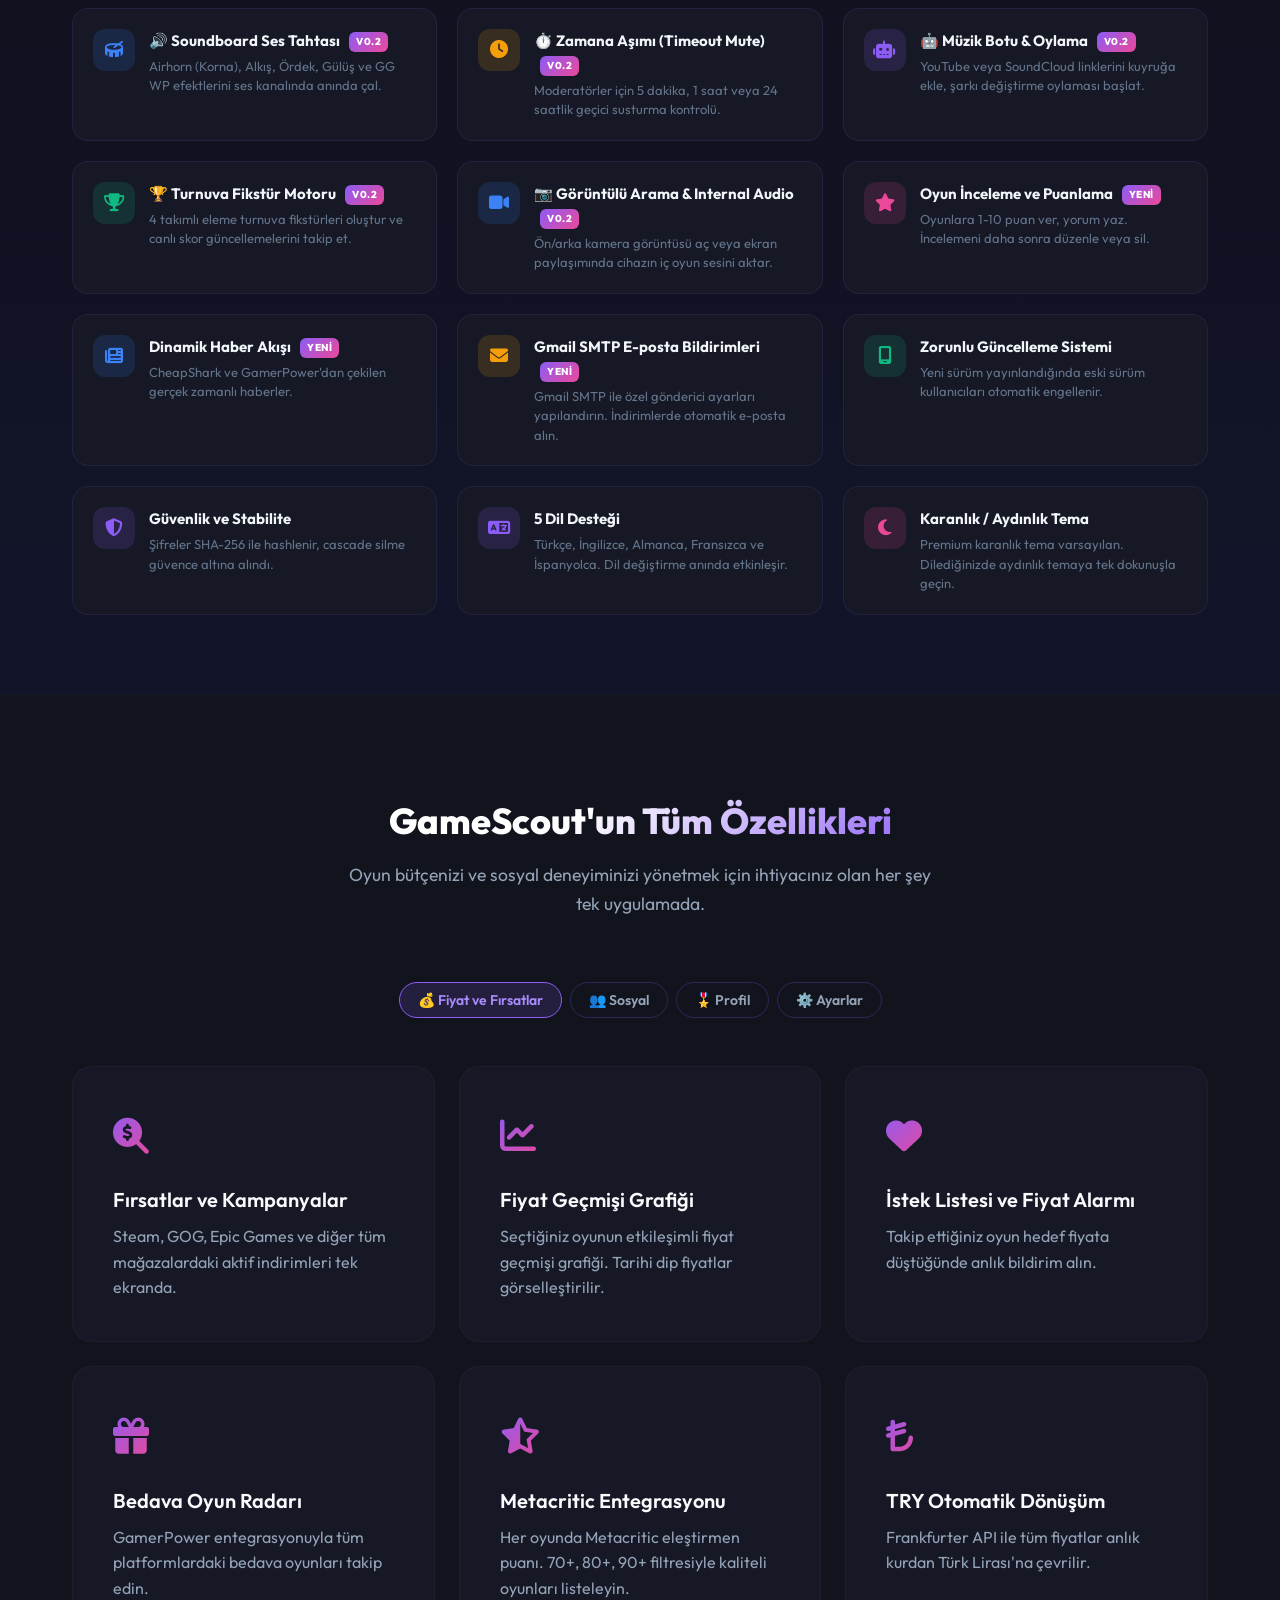
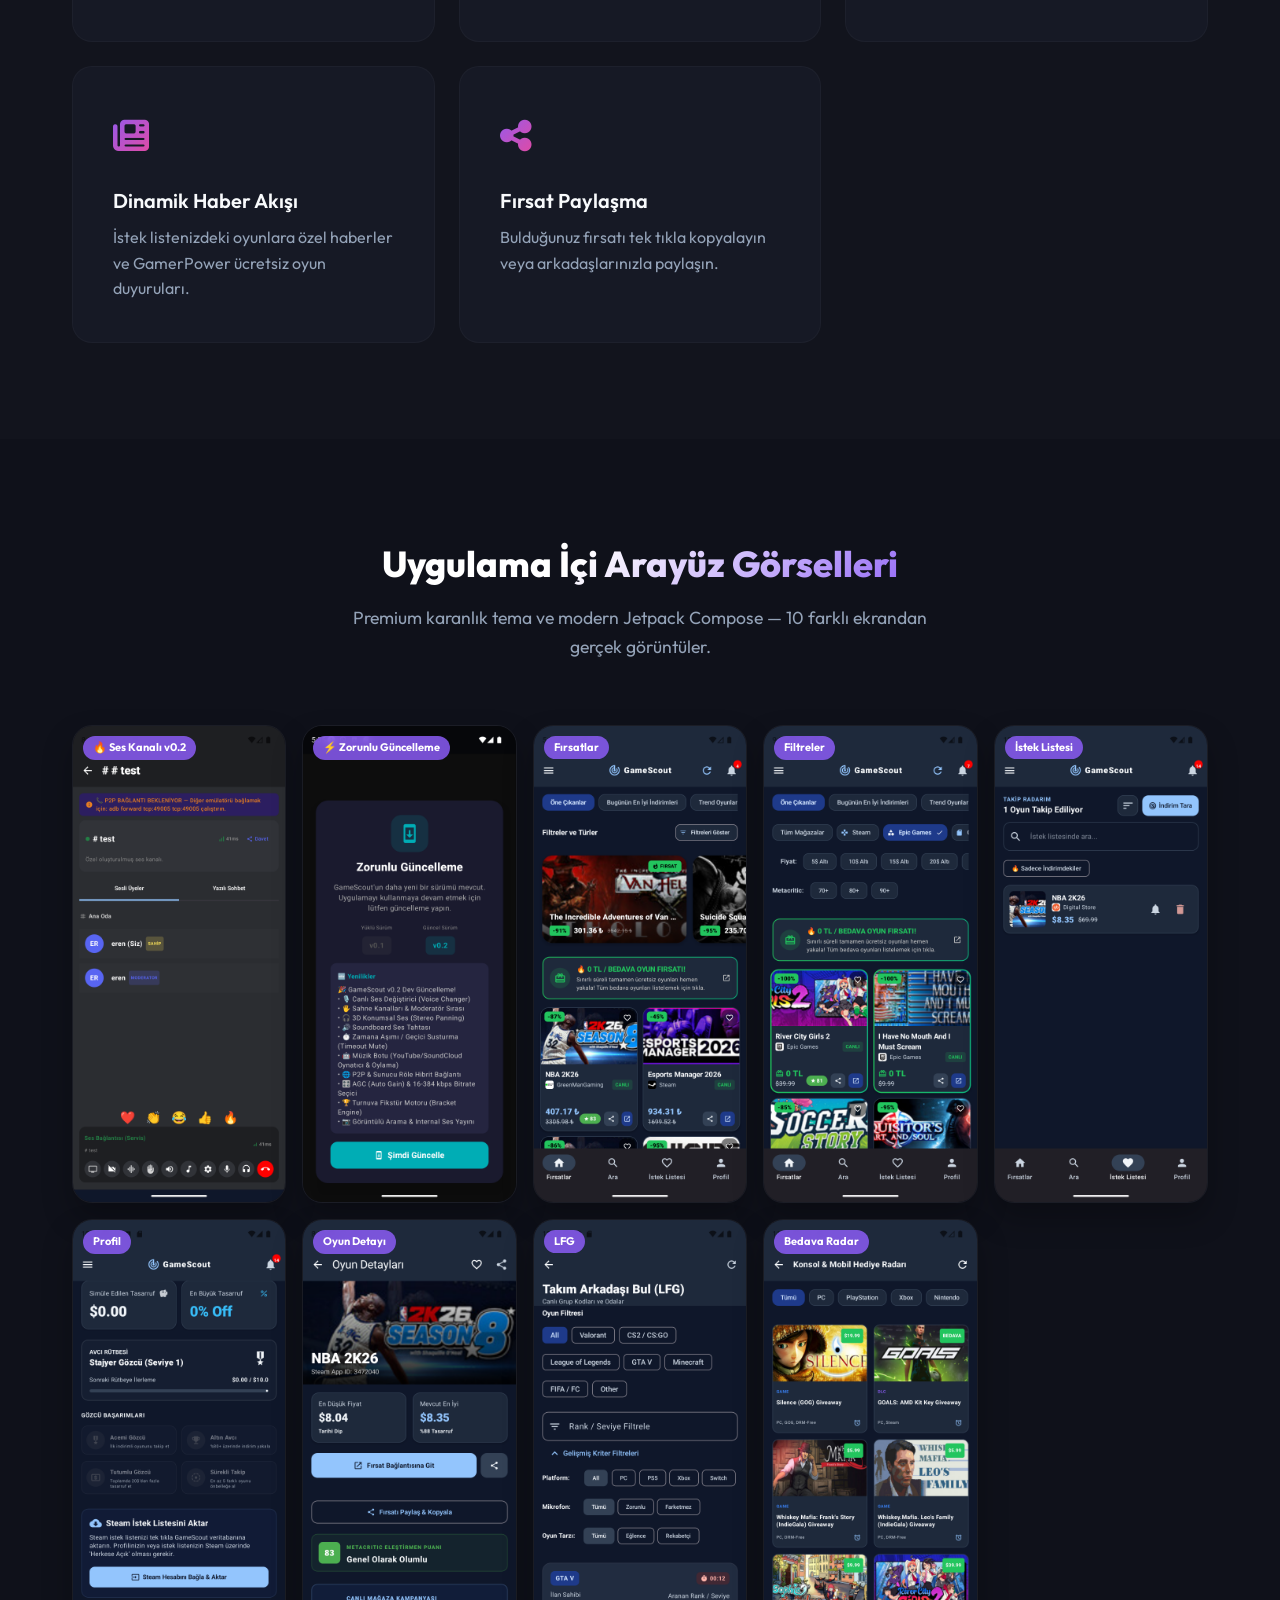
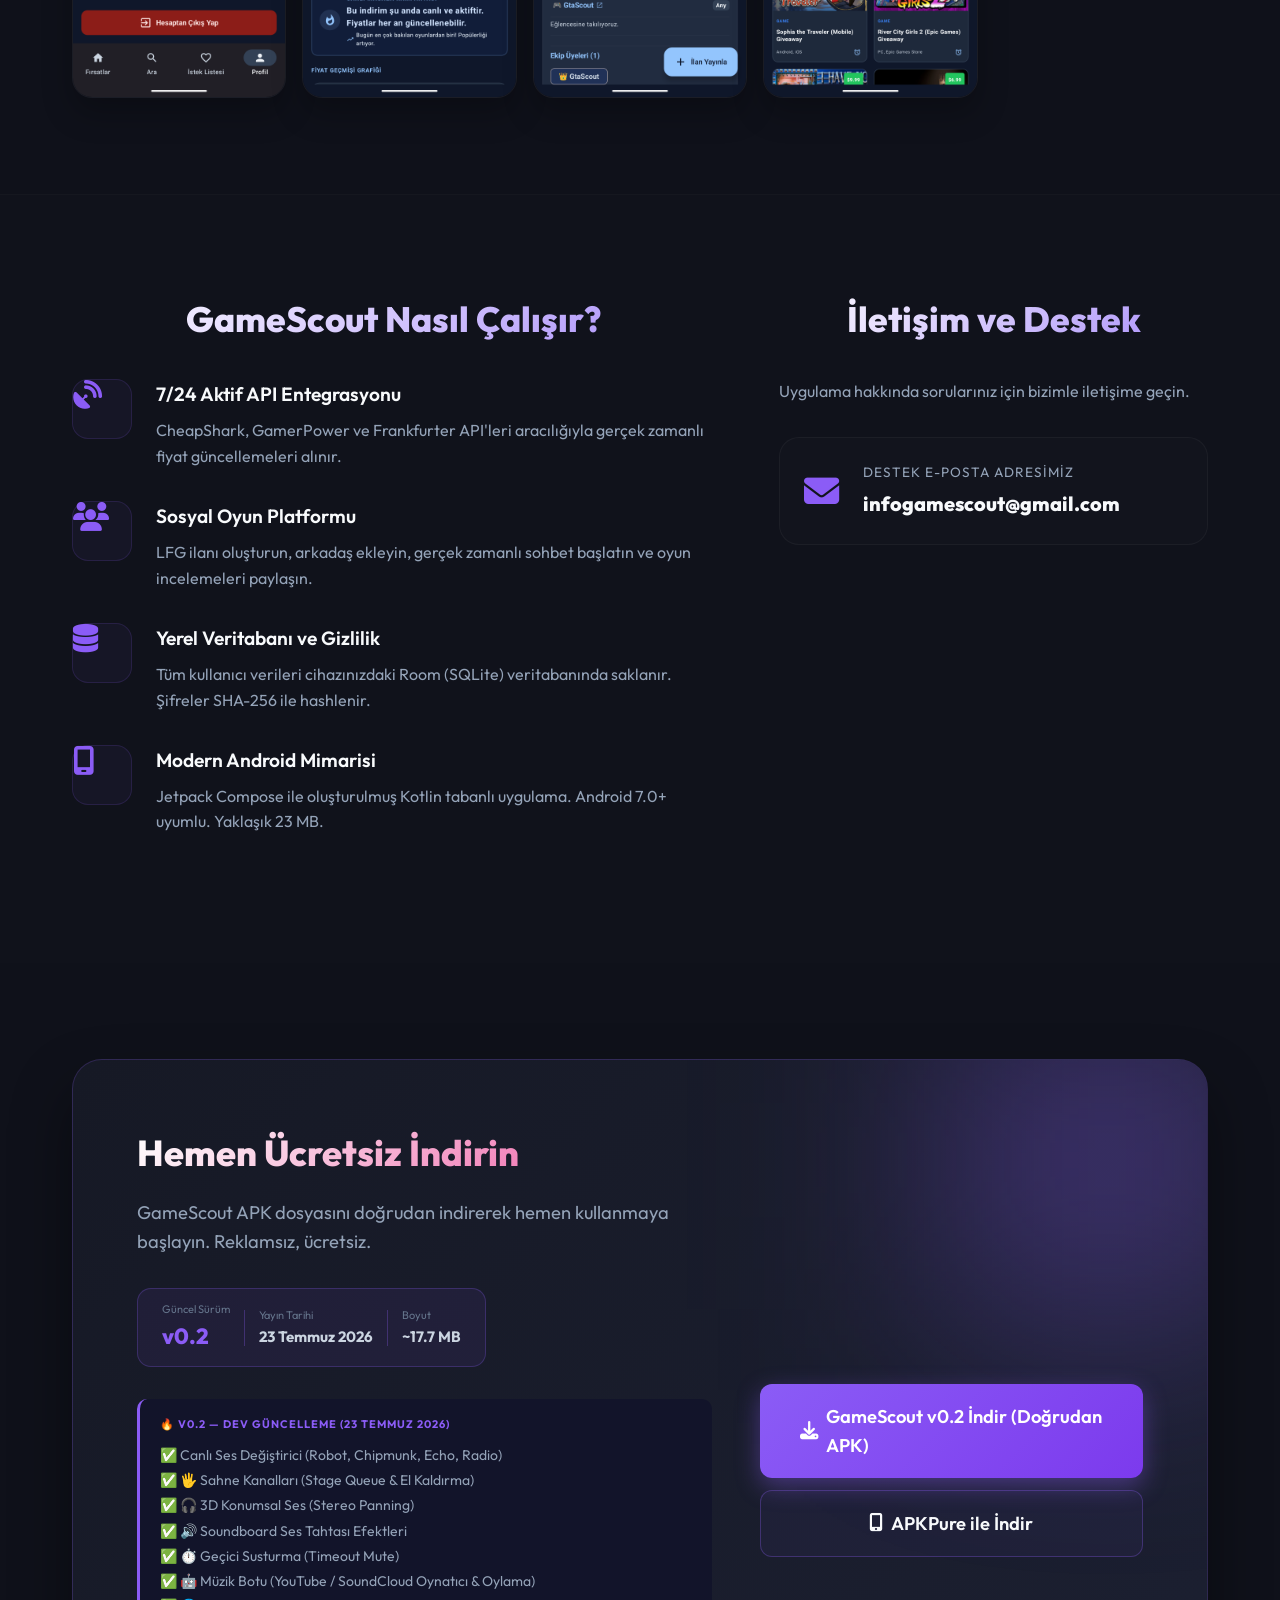
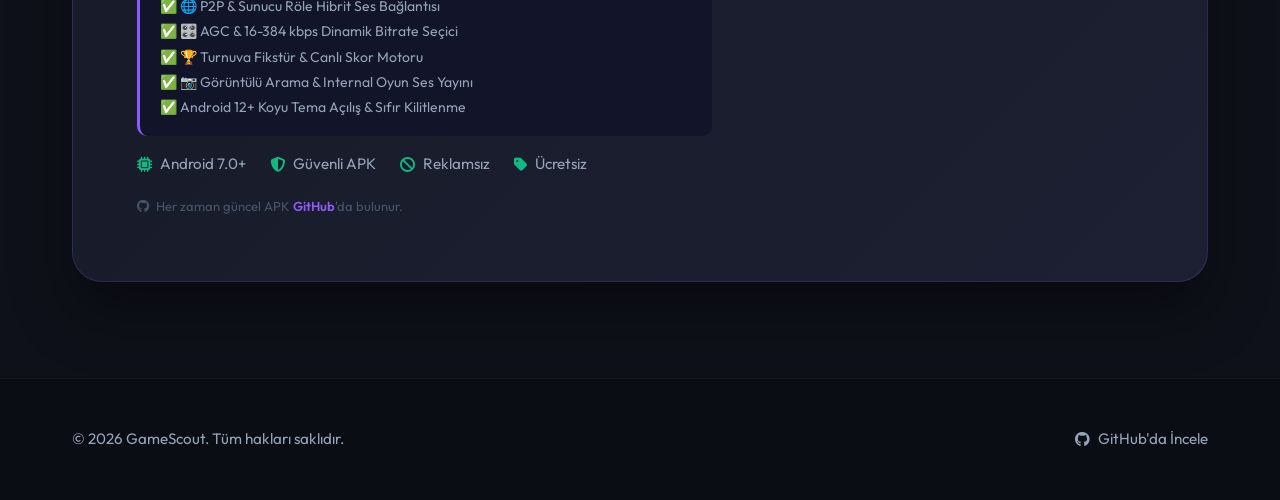
==== commit 6be79207: "Add live v0.2 screenshots (update_dialog.png, voice_chat.png, dashboard.png) to website gallery" ====
--- a/index.html
+++ b/index.html
@@ -247,6 +247,7 @@
             </div>
             <div class="gallery-grid">
                 <div class="gallery-item"><span class="gallery-tag">🔥 Ses Kanalı v0.2</span><img src="images/voice_chat.png" alt="Ses Kanalı"><div class="gallery-overlay"><span>Ses Değiştirici & 3D Konumsal Ses</span></div></div>
+                <div class="gallery-item"><span class="gallery-tag">⚡ Zorunlu Güncelleme</span><img src="images/update_dialog.png" alt="Zorunlu Güncelleme Ekranı"><div class="gallery-overlay"><span>Canlı v0.2 Otomatik Güncelleme Sistemi</span></div></div>
                 <div class="gallery-item"><span class="gallery-tag">Fırsatlar</span><img src="images/dashboard.png" alt="Fırsatlar"><div class="gallery-overlay"><span>Gerçek Zamanlı İndirimler</span></div></div>
                 <div class="gallery-item"><span class="gallery-tag">Filtreler</span><img src="images/search.png" alt="Filtreler"><div class="gallery-overlay"><span>Metacritic ve Mağaza Filtresi</span></div></div>
                 <div class="gallery-item"><span class="gallery-tag">İstek Listesi</span><img src="images/wishlist.png" alt="İstek Listesi"><div class="gallery-overlay"><span>Arama ve İndirim Filtresi</span></div></div>
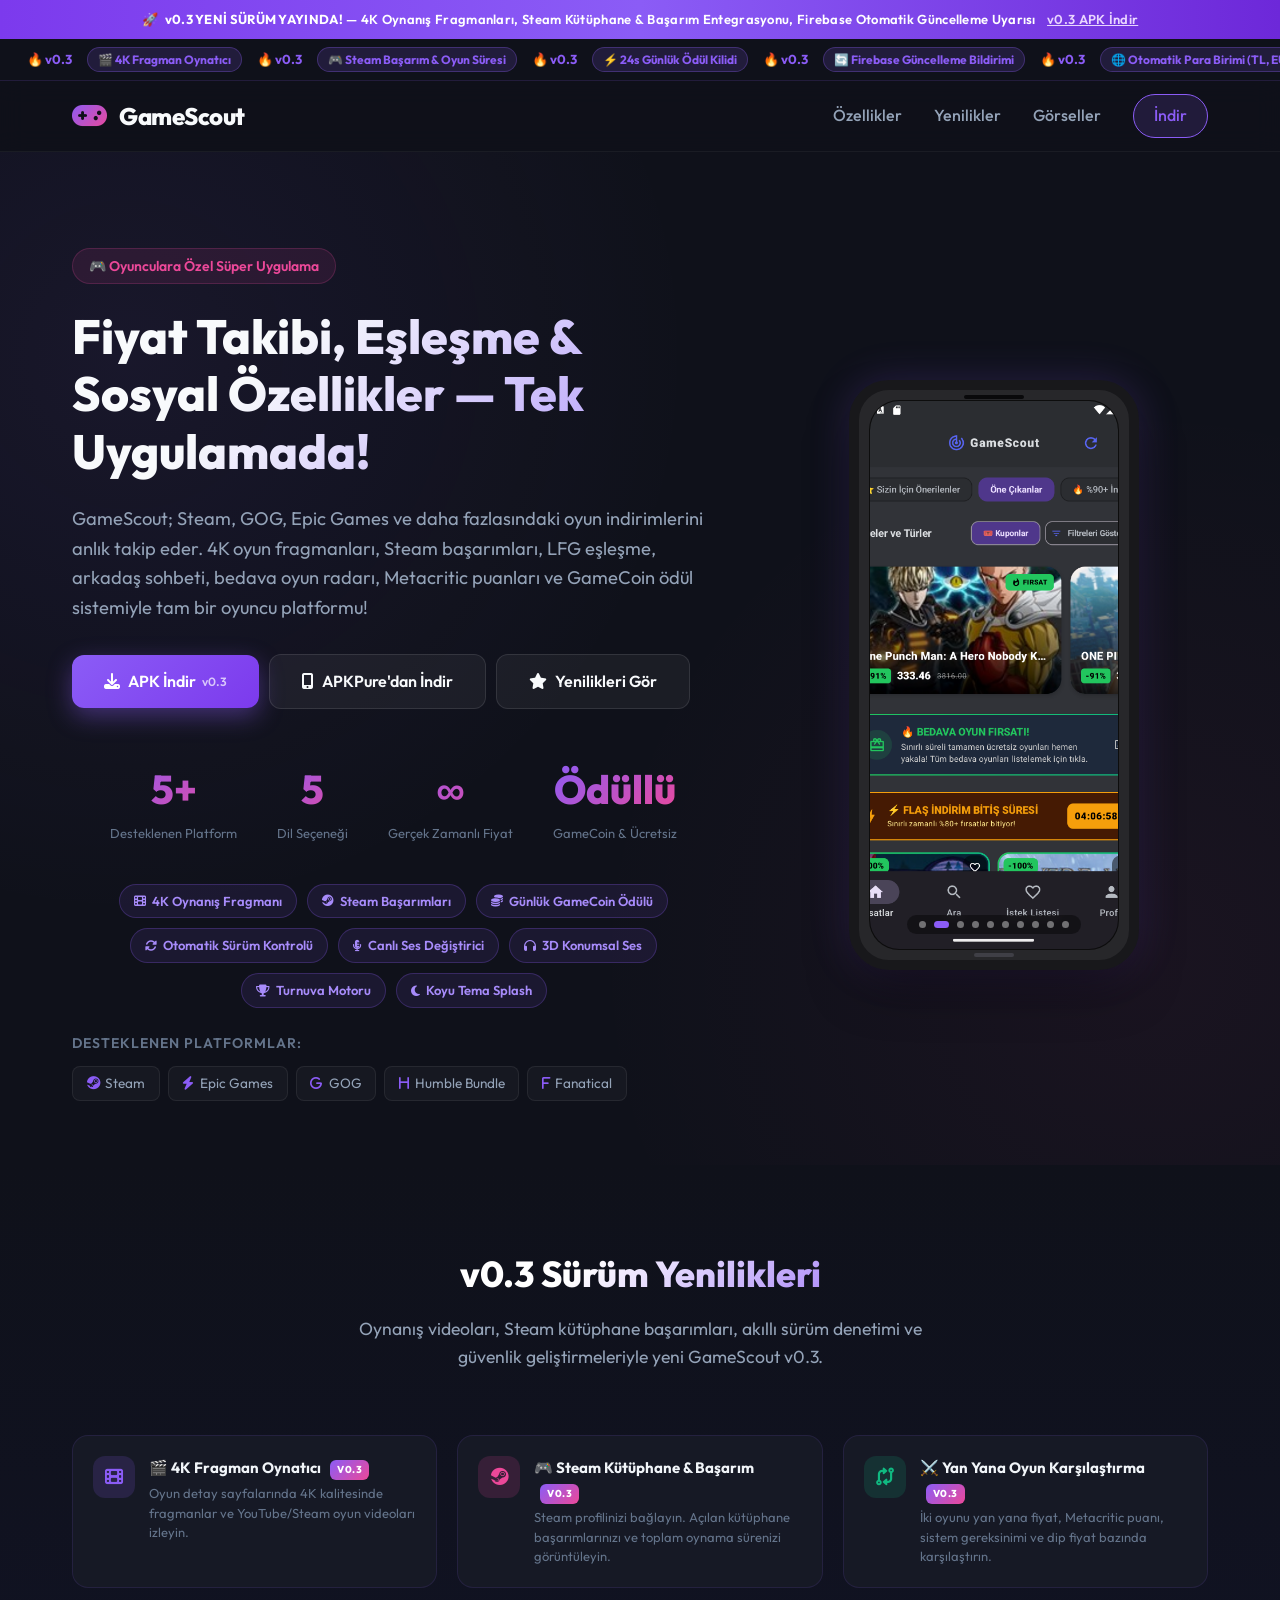
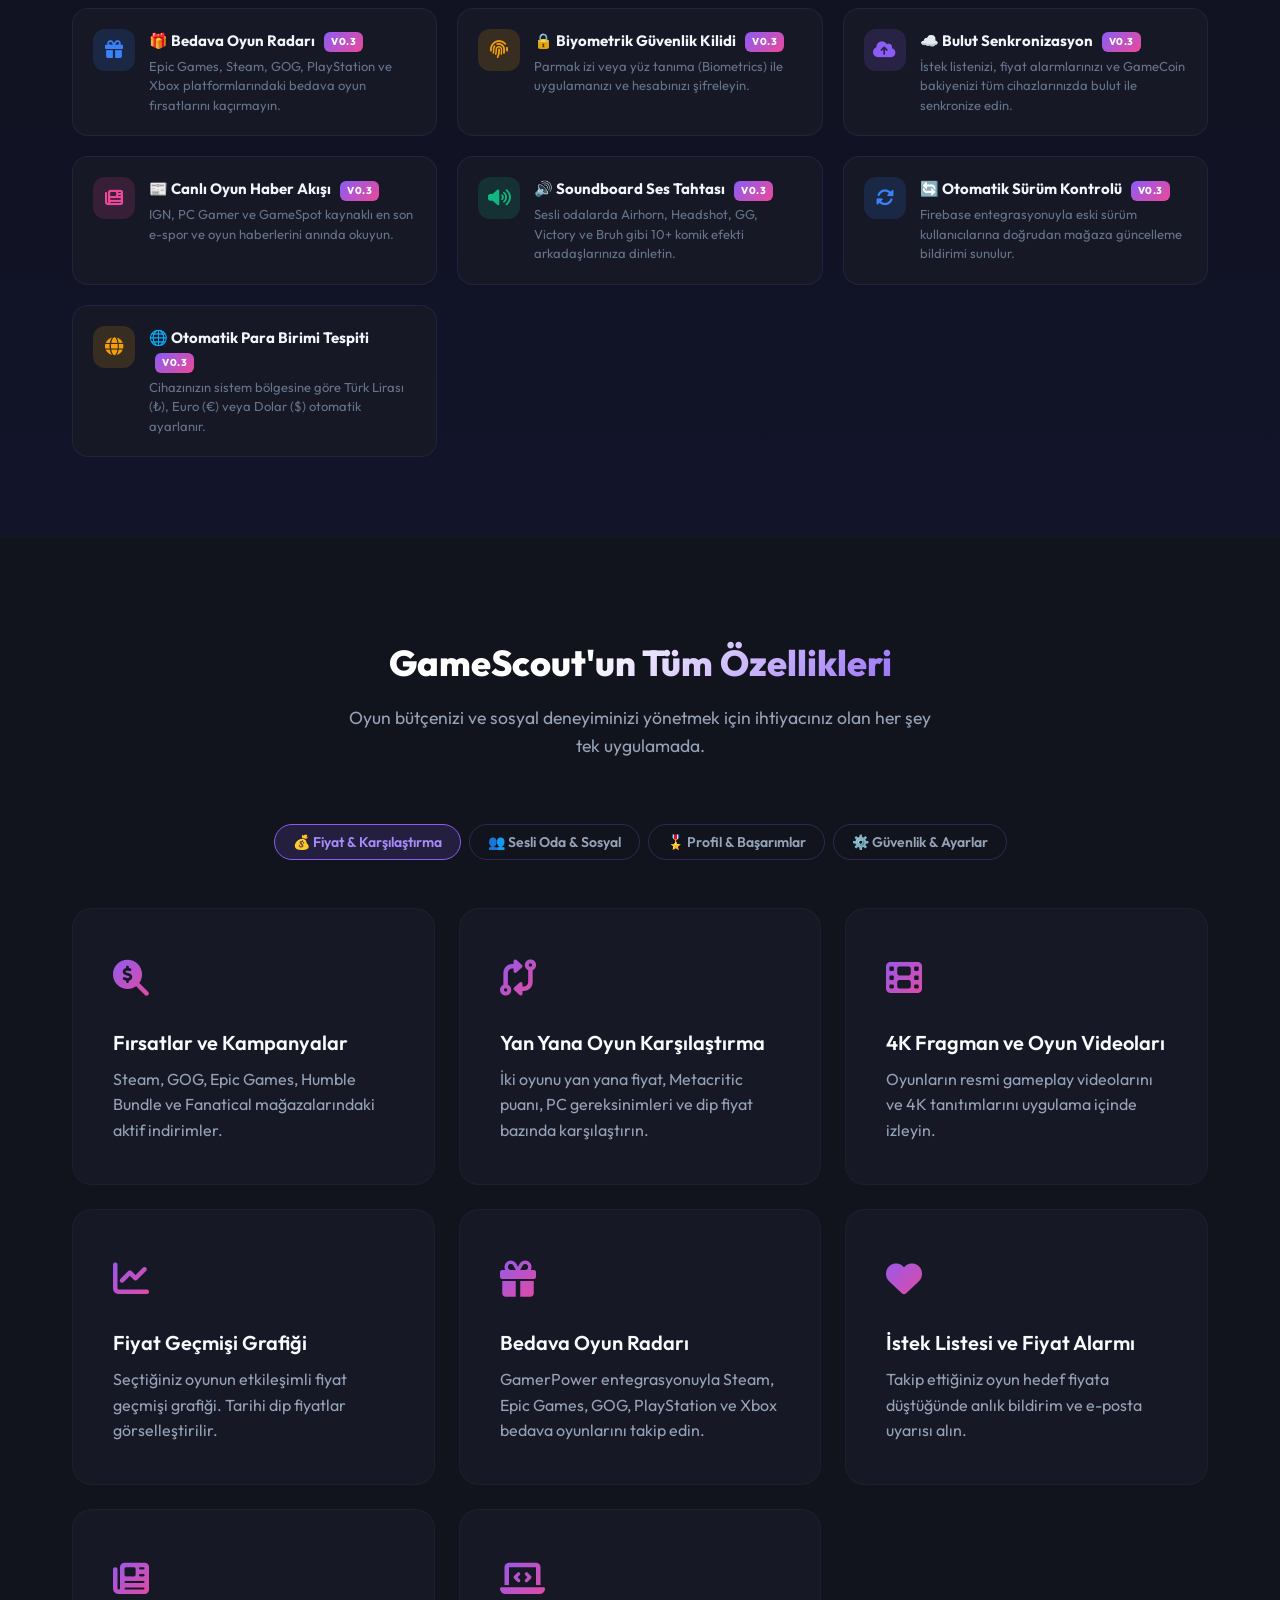
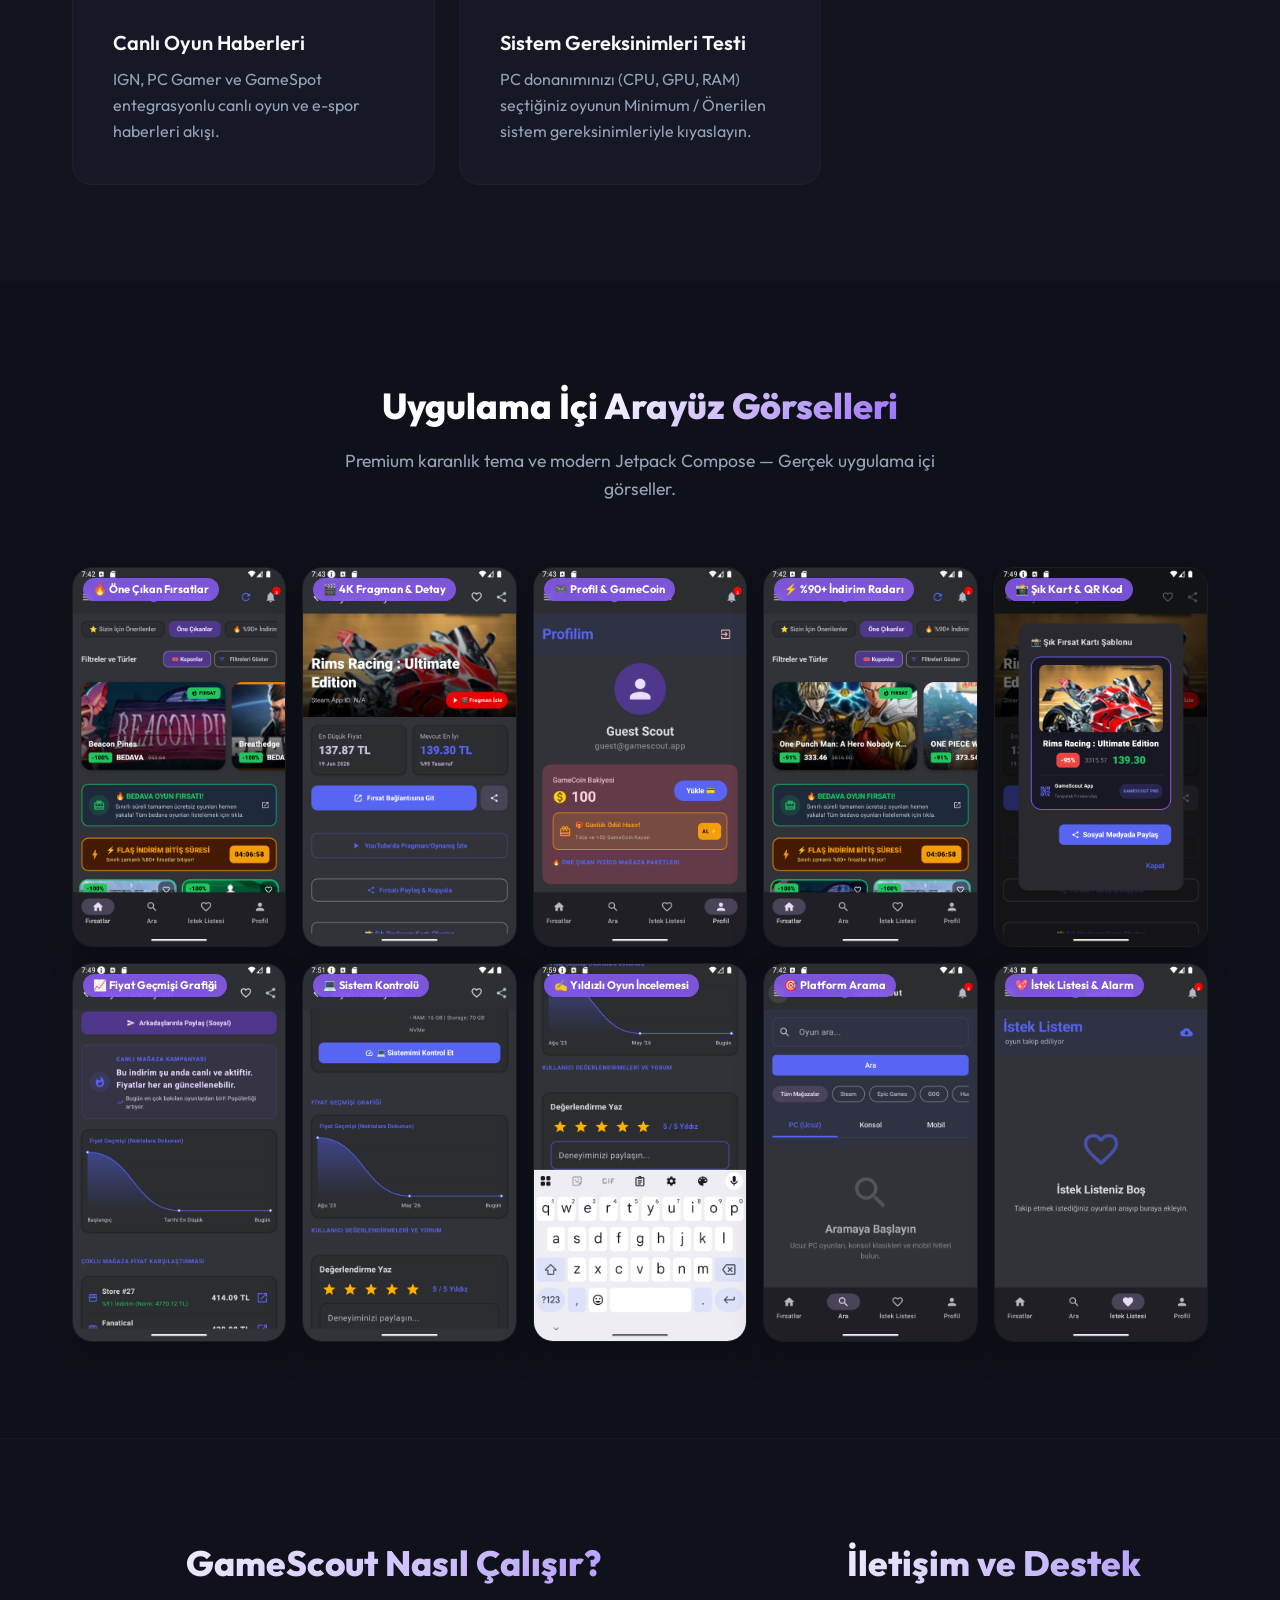
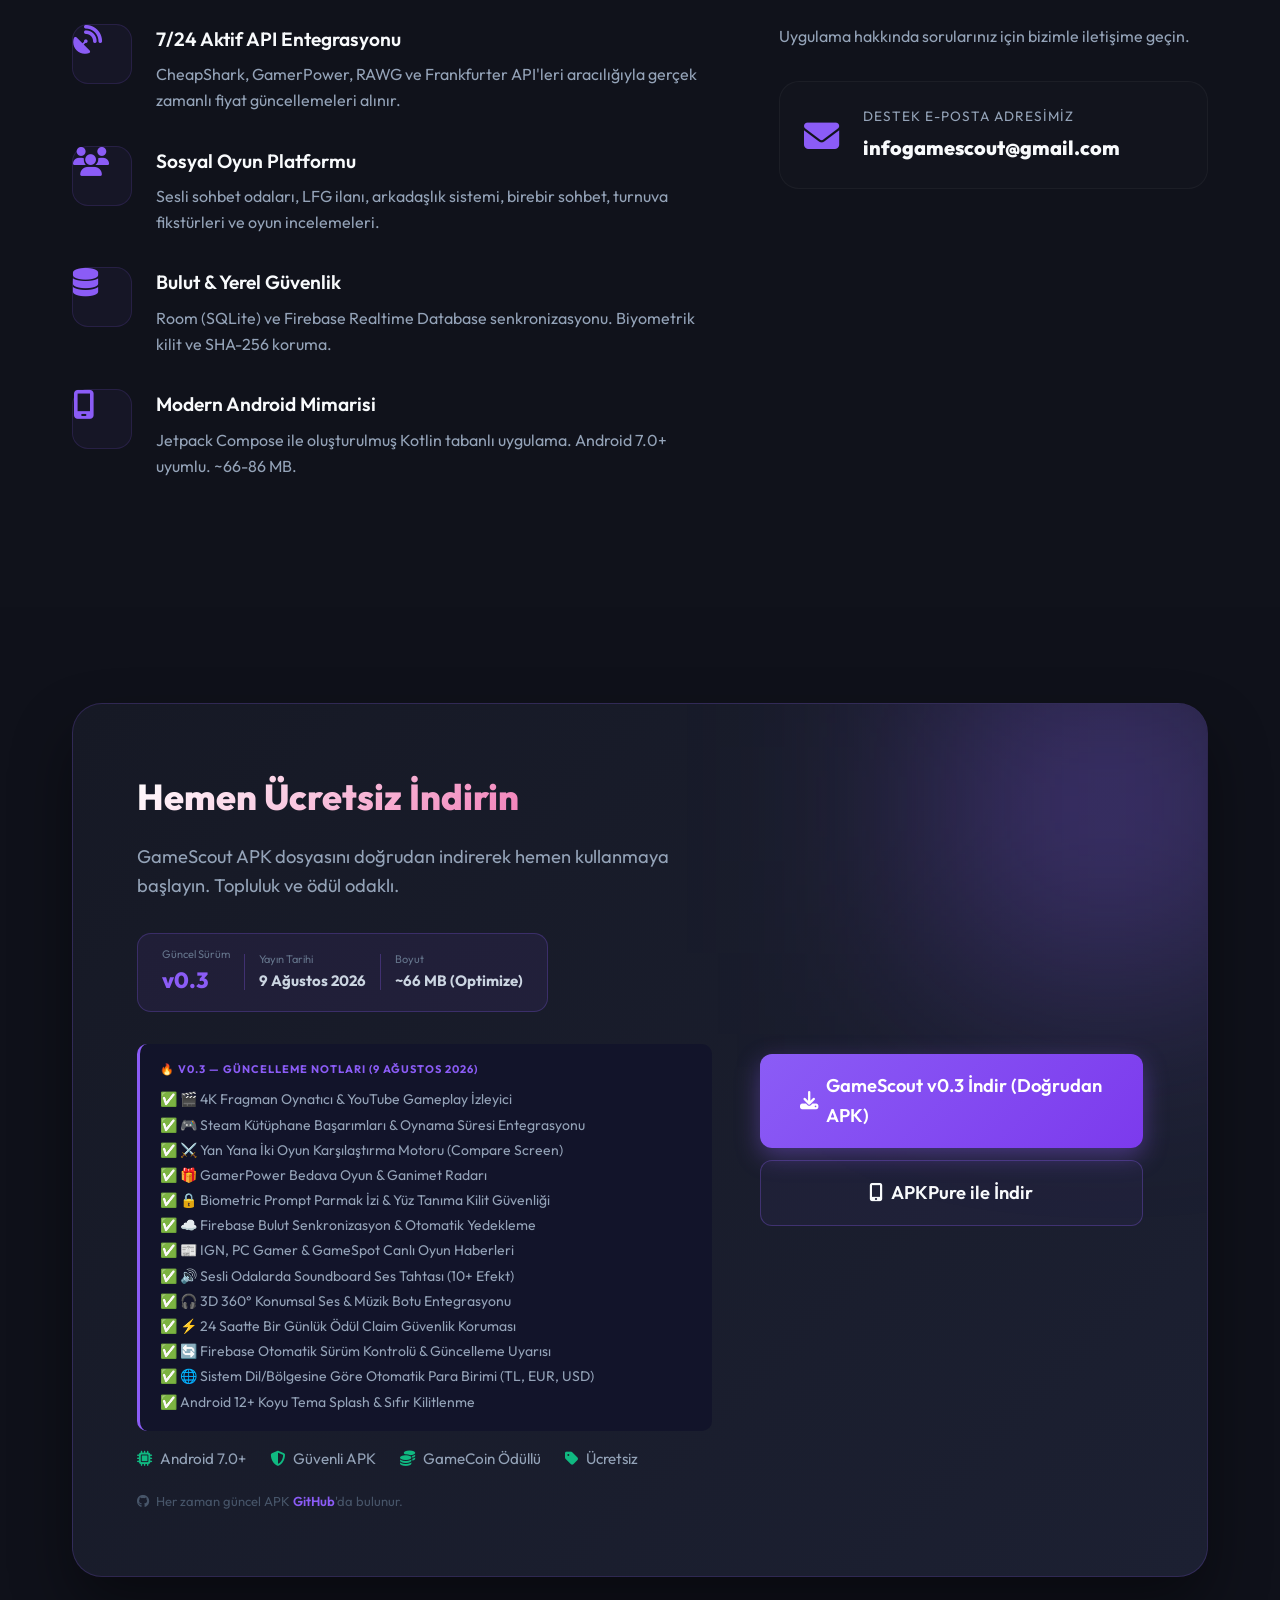
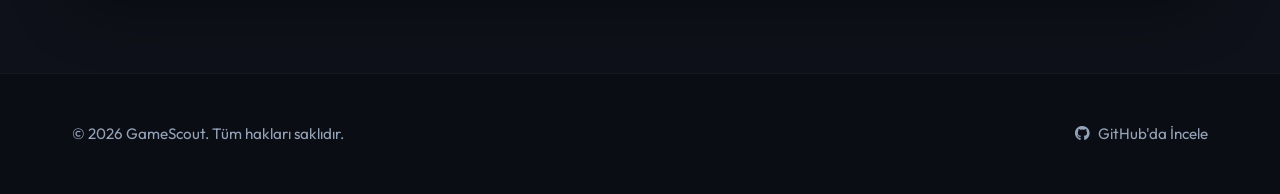
==== commit a564cfdd: "Update v0.3 release APK with active Gmail SMTP automatic welcome email dispatch" ====
--- a/index.html
+++ b/index.html
@@ -3,8 +3,8 @@
 <head>
     <meta charset="UTF-8">
     <meta name="viewport" content="width=device-width, initial-scale=1.0">
-    <title>GameScout — Oyun Fiyat Takipçisi, Eşleşme &amp; Sosyal Platform</title>
-    <meta name="description" content="GameScout ile Steam, GOG, Epic Games indirimleri takip edin. LFG eşleşme, arkadaş sohbeti, bedava oyun radarı, Metacritic puanları ve çok daha fazlası.">
+    <title>GameScout v0.3 — Oyun Fiyat Takipçisi, Steam Başarımları, Fragmanlar &amp; Sosyal Platform</title>
+    <meta name="description" content="GameScout v0.3 ile Steam, GOG, Epic Games indirimleri takip edin. 4K Fragmanlar, Steam başarımları, LFG eşleşme, bedava oyun radarı, Metacritic puanları ve GameCoin mağazası.">
     <link rel="stylesheet" href="style.css">
     <link rel="preconnect" href="https://fonts.googleapis.com">
     <link rel="preconnect" href="https://fonts.gstatic.com" crossorigin>
@@ -52,22 +52,21 @@
 <body>
 
 <div class="version-strip">
-    🚀 &nbsp;<strong>v0.2 DEV GÜNCELLEME YAYINDA!</strong> — Canlı Ses Değiştirici, 3D Ses, Sahne Kanalları, Soundboard & Turnuva Motoru
-    <a href="#download">v0.2 APK İndir</a>
+    🚀 &nbsp;<strong>v0.3 YENİ SÜRÜM YAYINDA!</strong> — 4K Oynanış Fragmanları, Steam Kütüphane &amp; Başarım Entegrasyonu, Firebase Otomatik Güncelleme Uyarısı
+    <a href="#download">v0.3 APK İndir</a>
 </div>
 
 <div class="whatsnew-bar">
     <div class="whatsnew-bar-inner">
         &nbsp;&nbsp;&nbsp;&nbsp;&nbsp;&nbsp;
-        <span>🔥 v0.2</span> <span class="whatsnew-tag">🎙️ Canlı Ses Değiştirici</span>
-        <span>🔥 v0.2</span> <span class="whatsnew-tag">🖐️ Sahne Kanalları (Stage)</span>
-        <span>🔥 v0.2</span> <span class="whatsnew-tag">🎧 3D Konumsal Ses (Stereo Pan)</span>
-        <span>🔥 v0.2</span> <span class="whatsnew-tag">🔊 Soundboard Ses Tahtası</span>
-        <span>🔥 v0.2</span> <span class="whatsnew-tag">⏱️ Zamana Aşımı (Timeout Mute)</span>
-        <span>🔥 v0.2</span> <span class="whatsnew-tag">🤖 Müzik Botu (YouTube / SoundCloud)</span>
-        <span>🔥 v0.2</span> <span class="whatsnew-tag">🏆 Turnuva Fikstür Motoru</span>
-        <span>🔥 v0.2</span> <span class="whatsnew-tag">📷 Görüntülü Arama & Internal Audio</span>
-        <span>🔥 v0.2</span> <span class="whatsnew-tag">🎛️ AGC & 16-384 kbps Bitrate</span>
+        <span>🔥 v0.3</span> <span class="whatsnew-tag">🎬 4K Fragman Oynatıcı</span>
+        <span>🔥 v0.3</span> <span class="whatsnew-tag">🎮 Steam Başarım &amp; Oyun Süresi</span>
+        <span>🔥 v0.3</span> <span class="whatsnew-tag">⚡ 24s Günlük Ödül Kilidi</span>
+        <span>🔥 v0.3</span> <span class="whatsnew-tag">🔄 Firebase Güncelleme Bildirimi</span>
+        <span>🔥 v0.3</span> <span class="whatsnew-tag">🌐 Otomatik Para Birimi (TL, EUR, USD)</span>
+        <span>🔥 v0.3</span> <span class="whatsnew-tag">📊 %90+ İndirim Filtresi</span>
+        <span>🔥 v0.3</span> <span class="whatsnew-tag">🎙️ Canlı Ses Değiştirici</span>
+        <span>🔥 v0.3</span> <span class="whatsnew-tag">🏆 Turnuva Motoru</span>
         &nbsp;&nbsp;&nbsp;&nbsp;&nbsp;&nbsp;&nbsp;&nbsp;&nbsp;
     </div>
 </div>
@@ -95,12 +94,12 @@
                 <h1>Fiyat Takibi, Eşleşme &amp; Sosyal Özellikler — Tek Uygulamada!</h1>
                 <p class="hero-description">
                     GameScout; Steam, GOG, Epic Games ve daha fazlasındaki oyun indirimlerini anlık takip eder.
-                    LFG eşleşme, arkadaş sohbeti, bedava oyun radarı, Metacritic puanları, fiyat geçmişi grafiği
-                    ve oyun incelemeleriyle tam bir oyuncu platformu!
+                    4K oyun fragmanları, Steam başarımları, LFG eşleşme, arkadaş sohbeti, bedava oyun radarı, Metacritic puanları
+                    ve GameCoin ödül sistemiyle tam bir oyuncu platformu!
                 </p>
                 <div class="hero-actions" style="display:flex; flex-wrap:wrap; gap:10px; align-items:center;">
-                    <a href="GameScout-v0.2.apk" class="btn btn-primary" id="download-btn-hero" download>
-                        <i class="fa-solid fa-download icon-left"></i> APK İndir &nbsp;<span style="opacity:.7;font-size:12px">v0.2</span>
+                    <a href="GameScout-v0.3.apk" class="btn btn-primary" id="download-btn-hero" download>
+                        <i class="fa-solid fa-download icon-left"></i> APK İndir &nbsp;<span style="opacity:.7;font-size:12px">v0.3</span>
                     </a>
                     <a href="https://apkpure.com/gamescout/com.aistudio.gamescout.pwqzs?utm_source=whatsapp&utm_campaign=share&utm_medium=social_network" target="_blank" class="btn btn-secondary" style="margin-left:0;">
                         <i class="fa-solid fa-mobile-screen-button icon-left"></i> APKPure'dan İndir
@@ -113,16 +112,16 @@
                     <div class="stat-item"><div class="stat-num">5+</div><div class="stat-label">Desteklenen Platform</div></div>
                     <div class="stat-item"><div class="stat-num">5</div><div class="stat-label">Dil Seçeneği</div></div>
                     <div class="stat-item"><div class="stat-num">∞</div><div class="stat-label">Gerçek Zamanlı Fiyat</div></div>
-                    <div class="stat-item"><div class="stat-num">0₺</div><div class="stat-label">Ücretsiz ve Reklamsız</div></div>
+                    <div class="stat-item"><div class="stat-num">Ödüllü</div><div class="stat-label">GameCoin &amp; Ücretsiz</div></div>
                 </div>
                 <div class="highlight-strip">
+                    <span class="hl-chip"><i class="fa-solid fa-film"></i> 4K Oynanış Fragmanı</span>
+                    <span class="hl-chip"><i class="fa-brands fa-steam"></i> Steam Başarımları</span>
+                    <span class="hl-chip"><i class="fa-solid fa-coins"></i> Günlük GameCoin Ödülü</span>
+                    <span class="hl-chip"><i class="fa-solid fa-rotate"></i> Otomatik Sürüm Kontrolü</span>
                     <span class="hl-chip"><i class="fa-solid fa-microphone-lines"></i> Canlı Ses Değiştirici</span>
                     <span class="hl-chip"><i class="fa-solid fa-headphones"></i> 3D Konumsal Ses</span>
-                    <span class="hl-chip"><i class="fa-solid fa-users-viewfinder"></i> Sahne Kanalları</span>
-                    <span class="hl-chip"><i class="fa-solid fa-music"></i> Soundboard & Müzik Botu</span>
                     <span class="hl-chip"><i class="fa-solid fa-trophy"></i> Turnuva Motoru</span>
-                    <span class="hl-chip"><i class="fa-solid fa-video"></i> Görüntülü Arama</span>
-                    <span class="hl-chip"><i class="fa-brands fa-steam"></i> Steam Sync</span>
                     <span class="hl-chip"><i class="fa-solid fa-moon"></i> Koyu Tema Splash</span>
                 </div>
                 <div class="stores-supported" style="margin-top:1.5rem">
@@ -142,14 +141,16 @@
                     <div class="phone-screen">
                         <div class="slider-wrapper">
                             <div class="slider-track" id="slider-track">
-                                <div class="slide"><img src="images/voice_chat.png" alt="Ses Kanalı Ekranı"></div>
                                 <div class="slide"><img src="images/dashboard.png" alt="Fırsatlar Ekranı"></div>
-                                <div class="slide"><img src="images/search.png" alt="Filtreler ve Metacritic"></div>
+                                <div class="slide"><img src="images/filters.png" alt="%90+ İndirim Radarı"></div>
+                                <div class="slide"><img src="images/detail.png" alt="Oyun Detayı"></div>
+                                <div class="slide"><img src="images/coupons.png" alt="Şık Paylaşım Kartı &amp; QR"></div>
+                                <div class="slide"><img src="images/reviews.png" alt="Fiyat Geçmişi Grafiği"></div>
+                                <div class="slide"><img src="images/achievements.png" alt="Sistem Kontrolü"></div>
+                                <div class="slide"><img src="images/ratings_input.png" alt="Yıldızlı Oyun İncelemesi"></div>
+                                <div class="slide"><img src="images/profile.png" alt="Profil ve GameCoin"></div>
+                                <div class="slide"><img src="images/search.png" alt="Platform Arama"></div>
                                 <div class="slide"><img src="images/wishlist.png" alt="İstek Listesi"></div>
-                                <div class="slide"><img src="images/profile.png" alt="Profil ve Başarımlar"></div>
-                                <div class="slide"><img src="images/detail.png" alt="Oyun Detayı"></div>
-                                <div class="slide"><img src="images/lfg.png" alt="LFG Eşleşme"></div>
-                                <div class="slide"><img src="images/giveaway.png" alt="Bedava Oyun Radarı"></div>
                             </div>
                         </div>
                         <div class="slider-dots" id="slider-dots">
@@ -161,6 +162,8 @@
                             <span class="dot" data-slide="5"></span>
                             <span class="dot" data-slide="6"></span>
                             <span class="dot" data-slide="7"></span>
+                            <span class="dot" data-slide="8"></span>
+                            <span class="dot" data-slide="9"></span>
                         </div>
                     </div>
                     <div class="phone-home-button"></div>
@@ -172,25 +175,20 @@
     <section id="whats-new" class="whats-new">
         <div class="container">
             <div class="section-header">
-                <h2>v0.2 Dev Güncelleme Yenilikleri</h2>
-                <p>Yeni nesil ses kanalları, gelişmiş moderasyon ve yayın araçlarıyla devleşen GameScout v0.2 özellikleri.</p>
+                <h2>v0.3 Sürüm Yenilikleri</h2>
+                <p>Oynanış videoları, Steam kütüphane başarımları, akıllı sürüm denetimi ve güvenlik geliştirmeleriyle yeni GameScout v0.3.</p>
             </div>
             <div class="updates-grid">
-                <div class="update-card"><div class="update-icon purple"><i class="fa-solid fa-wand-magic-sparkles" style="color:#8b5cf6"></i></div><div><h4>Canlı Ses Değiştirici (Voice Changer) <span class="new-badge">v0.2</span></h4><p>Robot, Chipmunk (Sincap), Deep Voice (Derin), Echo ve Radio efektleriyle sesini anlık değiştir.</p></div></div>
-                <div class="update-card"><div class="update-icon pink"><i class="fa-solid fa-hand" style="color:#ec4899"></i></div><div><h4>🖐️ Sahne Kanalları (Stage) <span class="new-badge">v0.2</span></h4><p>Moderatör onaylı el kaldırma sırası. Söz isteyen dinleyicileri tek tıkla sahneye al.</p></div></div>
-                <div class="update-card"><div class="update-icon green"><i class="fa-solid fa-headphones" style="color:#10b981"></i></div><div><h4>🎧 3D Konumsal Ses (Stereo Pan) <span class="new-badge">v0.2</span></h4><p>Katılımcıların seslerini sol veya sağ kulaklığa yönlendirerek 3D mekansal ses deneyimi yaşa.</p></div></div>
-                <div class="update-card"><div class="update-icon blue"><i class="fa-solid fa-drum" style="color:#3b82f6"></i></div><div><h4>🔊 Soundboard Ses Tahtası <span class="new-badge">v0.2</span></h4><p>Airhorn (Korna), Alkış, Ördek, Gülüş ve GG WP efektlerini ses kanalında anında çal.</p></div></div>
-                <div class="update-card"><div class="update-icon orange"><i class="fa-solid fa-clock" style="color:#f59e0b"></i></div><div><h4>⏱️ Zamana Aşımı (Timeout Mute) <span class="new-badge">v0.2</span></h4><p>Moderatörler için 5 dakika, 1 saat veya 24 saatlik geçici susturma kontrolü.</p></div></div>
-                <div class="update-card"><div class="update-icon purple"><i class="fa-solid fa-robot" style="color:#8b5cf6"></i></div><div><h4>🤖 Müzik Botu & Oylama <span class="new-badge">v0.2</span></h4><p>YouTube veya SoundCloud linklerini kuyruğa ekle, şarkı değiştirme oylaması başlat.</p></div></div>
-                <div class="update-card"><div class="update-icon green"><i class="fa-solid fa-trophy" style="color:#10b981"></i></div><div><h4>🏆 Turnuva Fikstür Motoru <span class="new-badge">v0.2</span></h4><p>4 takımlı eleme turnuva fikstürleri oluştur ve canlı skor güncellemelerini takip et.</p></div></div>
-                <div class="update-card"><div class="update-icon blue"><i class="fa-solid fa-video" style="color:#3b82f6"></i></div><div><h4>📷 Görüntülü Arama & Internal Audio <span class="new-badge">v0.2</span></h4><p>Ön/arka kamera görüntüsü aç veya ekran paylaşımında cihazın iç oyun sesini aktar.</p></div></div>
-                <div class="update-card"><div class="update-icon pink"><i class="fa-solid fa-star" style="color:#ec4899"></i></div><div><h4>Oyun İnceleme ve Puanlama <span class="new-badge">Yeni</span></h4><p>Oyunlara 1-10 puan ver, yorum yaz. İncelemeni daha sonra düzenle veya sil.</p></div></div>
-                <div class="update-card"><div class="update-icon blue"><i class="fa-solid fa-newspaper" style="color:#3b82f6"></i></div><div><h4>Dinamik Haber Akışı <span class="new-badge">Yeni</span></h4><p>CheapShark ve GamerPower'dan çekilen gerçek zamanlı haberler.</p></div></div>
-                <div class="update-card"><div class="update-icon orange"><i class="fa-solid fa-envelope" style="color:#f59e0b"></i></div><div><h4>Gmail SMTP E-posta Bildirimleri <span class="new-badge">Yeni</span></h4><p>Gmail SMTP ile özel gönderici ayarları yapılandırın. İndirimlerde otomatik e-posta alın.</p></div></div>
-                <div class="update-card"><div class="update-icon green"><i class="fa-solid fa-mobile-screen" style="color:#10b981"></i></div><div><h4>Zorunlu Güncelleme Sistemi</h4><p>Yeni sürüm yayınlandığında eski sürüm kullanıcıları otomatik engellenir.</p></div></div>
-                <div class="update-card"><div class="update-icon purple"><i class="fa-solid fa-shield-halved" style="color:#8b5cf6"></i></div><div><h4>Güvenlik ve Stabilite</h4><p>Şifreler SHA-256 ile hashlenir, cascade silme güvence altına alındı.</p></div></div>
-                <div class="update-card"><div class="update-icon purple"><i class="fa-solid fa-language" style="color:#8b5cf6"></i></div><div><h4>5 Dil Desteği</h4><p>Türkçe, İngilizce, Almanca, Fransızca ve İspanyolca. Dil değiştirme anında etkinleşir.</p></div></div>
-                <div class="update-card"><div class="update-icon pink"><i class="fa-solid fa-moon" style="color:#ec4899"></i></div><div><h4>Karanlık / Aydınlık Tema</h4><p>Premium karanlık tema varsayılan. Dilediğinizde aydınlık temaya tek dokunuşla geçin.</p></div></div>
+                <div class="update-card"><div class="update-icon purple"><i class="fa-solid fa-film" style="color:#8b5cf6"></i></div><div><h4>🎬 4K Fragman Oynatıcı <span class="new-badge">v0.3</span></h4><p>Oyun detay sayfalarında 4K kalitesinde fragmanlar ve YouTube/Steam oyun videoları izleyin.</p></div></div>
+                <div class="update-card"><div class="update-icon pink"><i class="fa-brands fa-steam" style="color:#ec4899"></i></div><div><h4>🎮 Steam Kütüphane &amp; Başarım <span class="new-badge">v0.3</span></h4><p>Steam profilinizi bağlayın. Açılan kütüphane başarımlarınızı ve toplam oynama sürenizi görüntüleyin.</p></div></div>
+                <div class="update-card"><div class="update-icon green"><i class="fa-solid fa-code-compare" style="color:#10b981"></i></div><div><h4>⚔️ Yan Yana Oyun Karşılaştırma <span class="new-badge">v0.3</span></h4><p>İki oyunu yan yana fiyat, Metacritic puanı, sistem gereksinimi ve dip fiyat bazında karşılaştırın.</p></div></div>
+                <div class="update-card"><div class="update-icon blue"><i class="fa-solid fa-gift" style="color:#3b82f6"></i></div><div><h4>🎁 Bedava Oyun Radarı <span class="new-badge">v0.3</span></h4><p>Epic Games, Steam, GOG, PlayStation ve Xbox platformlarındaki bedava oyun fırsatlarını kaçırmayın.</p></div></div>
+                <div class="update-card"><div class="update-icon orange"><i class="fa-solid fa-fingerprint" style="color:#f59e0b"></i></div><div><h4>🔒 Biyometrik Güvenlik Kilidi <span class="new-badge">v0.3</span></h4><p>Parmak izi veya yüz tanıma (Biometrics) ile uygulamanızı ve hesabınızı şifreleyin.</p></div></div>
+                <div class="update-card"><div class="update-icon purple"><i class="fa-solid fa-cloud-arrow-up" style="color:#8b5cf6"></i></div><div><h4>☁️ Bulut Senkronizasyon <span class="new-badge">v0.3</span></h4><p>İstek listenizi, fiyat alarmlarınızı ve GameCoin bakiyenizi tüm cihazlarınızda bulut ile senkronize edin.</p></div></div>
+                <div class="update-card"><div class="update-icon pink"><i class="fa-solid fa-newspaper" style="color:#ec4899"></i></div><div><h4>📰 Canlı Oyun Haber Akışı <span class="new-badge">v0.3</span></h4><p>IGN, PC Gamer ve GameSpot kaynaklı en son e-spor ve oyun haberlerini anında okuyun.</p></div></div>
+                <div class="update-card"><div class="update-icon green"><i class="fa-solid fa-volume-high" style="color:#10b981"></i></div><div><h4>🔊 Soundboard Ses Tahtası <span class="new-badge">v0.3</span></h4><p>Sesli odalarda Airhorn, Headshot, GG, Victory ve Bruh gibi 10+ komik efekti arkadaşlarınıza dinletin.</p></div></div>
+                <div class="update-card"><div class="update-icon blue"><i class="fa-solid fa-rotate" style="color:#3b82f6"></i></div><div><h4>🔄 Otomatik Sürüm Kontrolü <span class="new-badge">v0.3</span></h4><p>Firebase entegrasyonuyla eski sürüm kullanıcılarına doğrudan mağaza güncelleme bildirimi sunulur.</p></div></div>
+                <div class="update-card"><div class="update-icon orange"><i class="fa-solid fa-globe" style="color:#f59e0b"></i></div><div><h4>🌐 Otomatik Para Birimi Tespiti <span class="new-badge">v0.3</span></h4><p>Cihazınızın sistem bölgesine göre Türk Lirası (₺), Euro (€) veya Dolar ($) otomatik ayarlanır.</p></div></div>
             </div>
         </div>
     </section>
@@ -202,39 +200,44 @@
                 <p>Oyun bütçenizi ve sosyal deneyiminizi yönetmek için ihtiyacınız olan her şey tek uygulamada.</p>
             </div>
             <div class="feature-tabs">
-                <button class="feature-tab active" data-panel="panel-deals">💰 Fiyat ve Fırsatlar</button>
-                <button class="feature-tab" data-panel="panel-social">👥 Sosyal</button>
-                <button class="feature-tab" data-panel="panel-profile">🎖️ Profil</button>
-                <button class="feature-tab" data-panel="panel-settings">⚙️ Ayarlar</button>
+                <button class="feature-tab active" data-panel="panel-deals">💰 Fiyat &amp; Karşılaştırma</button>
+                <button class="feature-tab" data-panel="panel-social">👥 Sesli Oda &amp; Sosyal</button>
+                <button class="feature-tab" data-panel="panel-profile">🎖️ Profil &amp; Başarımlar</button>
+                <button class="feature-tab" data-panel="panel-settings">⚙️ Güvenlik &amp; Ayarlar</button>
             </div>
             <div id="panel-deals" class="feature-panel active features-grid">
-                <div class="feature-card"><div class="feature-icon"><i class="fa-solid fa-magnifying-glass-dollar"></i></div><h3>Fırsatlar ve Kampanyalar</h3><p>Steam, GOG, Epic Games ve diğer tüm mağazalardaki aktif indirimleri tek ekranda.</p></div>
+                <div class="feature-card"><div class="feature-icon"><i class="fa-solid fa-magnifying-glass-dollar"></i></div><h3>Fırsatlar ve Kampanyalar</h3><p>Steam, GOG, Epic Games, Humble Bundle ve Fanatical mağazalarındaki aktif indirimler.</p></div>
+                <div class="feature-card"><div class="feature-icon"><i class="fa-solid fa-code-compare"></i></div><h3>Yan Yana Oyun Karşılaştırma</h3><p>İki oyunu yan yana fiyat, Metacritic puanı, PC gereksinimleri ve dip fiyat bazında karşılaştırın.</p></div>
+                <div class="feature-card"><div class="feature-icon"><i class="fa-solid fa-film"></i></div><h3>4K Fragman ve Oyun Videoları</h3><p>Oyunların resmi gameplay videolarını ve 4K tanıtımlarını uygulama içinde izleyin.</p></div>
                 <div class="feature-card"><div class="feature-icon"><i class="fa-solid fa-chart-line"></i></div><h3>Fiyat Geçmişi Grafiği</h3><p>Seçtiğiniz oyunun etkileşimli fiyat geçmişi grafiği. Tarihi dip fiyatlar görselleştirilir.</p></div>
-                <div class="feature-card"><div class="feature-icon"><i class="fa-solid fa-heart"></i></div><h3>İstek Listesi ve Fiyat Alarmı</h3><p>Takip ettiğiniz oyun hedef fiyata düştüğünde anlık bildirim alın.</p></div>
-                <div class="feature-card"><div class="feature-icon"><i class="fa-solid fa-gift"></i></div><h3>Bedava Oyun Radarı</h3><p>GamerPower entegrasyonuyla tüm platformlardaki bedava oyunları takip edin.</p></div>
-                <div class="feature-card"><div class="feature-icon"><i class="fa-solid fa-star-half-stroke"></i></div><h3>Metacritic Entegrasyonu</h3><p>Her oyunda Metacritic eleştirmen puanı. 70+, 80+, 90+ filtresiyle kaliteli oyunları listeleyin.</p></div>
-                <div class="feature-card"><div class="feature-icon"><i class="fa-solid fa-turkish-lira-sign"></i></div><h3>TRY Otomatik Dönüşüm</h3><p>Frankfurter API ile tüm fiyatlar anlık kurdan Türk Lirası'na çevrilir.</p></div>
-                <div class="feature-card"><div class="feature-icon"><i class="fa-solid fa-newspaper"></i></div><h3>Dinamik Haber Akışı</h3><p>İstek listenizdeki oyunlara özel haberler ve GamerPower ücretsiz oyun duyuruları.</p></div>
-                <div class="feature-card"><div class="feature-icon"><i class="fa-solid fa-share-nodes"></i></div><h3>Fırsat Paylaşma</h3><p>Bulduğunuz fırsatı tek tıkla kopyalayın veya arkadaşlarınızla paylaşın.</p></div>
+                <div class="feature-card"><div class="feature-icon"><i class="fa-solid fa-gift"></i></div><h3>Bedava Oyun Radarı</h3><p>GamerPower entegrasyonuyla Steam, Epic Games, GOG, PlayStation ve Xbox bedava oyunlarını takip edin.</p></div>
+                <div class="feature-card"><div class="feature-icon"><i class="fa-solid fa-heart"></i></div><h3>İstek Listesi ve Fiyat Alarmı</h3><p>Takip ettiğiniz oyun hedef fiyata düştüğünde anlık bildirim ve e-posta uyarısı alın.</p></div>
+                <div class="feature-card"><div class="feature-icon"><i class="fa-solid fa-newspaper"></i></div><h3>Canlı Oyun Haberleri</h3><p>IGN, PC Gamer ve GameSpot entegrasyonlu canlı oyun ve e-spor haberleri akışı.</p></div>
+                <div class="feature-card"><div class="feature-icon"><i class="fa-solid fa-laptop-code"></i></div><h3>Sistem Gereksinimleri Testi</h3><p>PC donanımınızı (CPU, GPU, RAM) seçtiğiniz oyunun Minimum / Önerilen sistem gereksinimleriyle kıyaslayın.</p></div>
             </div>
             <div id="panel-social" class="feature-panel features-grid">
-                <div class="feature-card"><div class="feature-icon"><i class="fa-solid fa-users"></i></div><h3>LFG Eşleşme Sistemi</h3><p>Valorant, CS2, GTA V, League of Legends ve daha fazlası için takım arkadaşı bulun.</p></div>
-                <div class="feature-card"><div class="feature-icon"><i class="fa-solid fa-comments"></i></div><h3>Gerçek Zamanlı Sohbet</h3><p>Arkadaşlarınızla uygulama içinde sohbet edin. Okunmamış mesaj sayacı ile.</p></div>
-                <div class="feature-card"><div class="feature-icon"><i class="fa-solid fa-user-plus"></i></div><h3>Arkadaşlık Sistemi</h3><p>Arkadaş isteği gönderin, kabul edin veya reddedin.</p></div>
-                <div class="feature-card"><div class="feature-icon"><i class="fa-solid fa-star-half-stroke"></i></div><h3>Oyun İnceleme ve Puanlama</h3><p>Oyunlara 1-10 arası puan verin ve yorum yazın.</p></div>
+                <div class="feature-card"><div class="feature-icon"><i class="fa-solid fa-users"></i></div><h3>LFG Eşleşme Sistemi</h3><p>Valorant, CS2, GTA V, LoL, Apex Legends ve Fortnite için rütbe bazlı takım arkadaşı bulun.</p></div>
+                <div class="feature-card"><div class="feature-icon"><i class="fa-solid fa-microphone"></i></div><h3>Canlı Sesli Sohbet Odaları</h3><p>Agora RTC altyapısıyla kesintisiz sesli görüşme yapın. Sahne kanalları (Stage) desteği.</p></div>
+                <div class="feature-card"><div class="feature-icon"><i class="fa-solid fa-wand-magic-sparkles"></i></div><h3>Canlı Ses Değiştirici (Voice Changer)</h3><p>Robot, Chipmunk (Sincap), Deep Voice, Echo ve Radio ses efektleriyle sesinizi değiştirin.</p></div>
+                <div class="feature-card"><div class="feature-icon"><i class="fa-solid fa-volume-high"></i></div><h3>Soundboard Ses Tahtası</h3><p>Sesli odalarda Airhorn, Headshot, Victory, Bruh ve GG ses efektlerini anında çalın.</p></div>
+                <div class="feature-card"><div class="feature-icon"><i class="fa-solid fa-headphones"></i></div><h3>3D Konumsal Ses (Stereo Spatial Audio)</h3><p>2D sahne üzerinde avatarların konumunu değiştirerek 360 derece konumsal ses deneyimi yaşayın.</p></div>
+                <div class="feature-card"><div class="feature-icon"><i class="fa-solid fa-music"></i></div><h3>Müzik Botu (YouTube / SoundCloud)</h3><p>Sesli sohbet odalarında müzik listeleri oluşturun ve topluluk oylamasıyla parça değiştirin.</p></div>
+                <div class="feature-card"><div class="feature-icon"><i class="fa-solid fa-comments"></i></div><h3>Birebir Özel Sohbet &amp; Arkadaşlık</h3><p>Arkadaş listesi oluşturun, anlık mesajlaşın ve okunmamış mesaj bildirimleri alın.</p></div>
+                <div class="feature-card"><div class="feature-icon"><i class="fa-solid fa-trophy"></i></div><h3>Turnuva Fikstür Motoru</h3><p>Eleme turnuva braketleri oluşturun ve canlı maç skorlarını takip edin.</p></div>
             </div>
             <div id="panel-profile" class="feature-panel features-grid">
-                <div class="feature-card"><div class="feature-icon"><i class="fa-solid fa-trophy"></i></div><h3>Gözcü Rütbesi ve XP</h3><p>Stajyer Gözcü'den Efsane Avcı'ya yükseltin. Oyunlara göre XP kazanın.</p></div>
-                <div class="feature-card"><div class="feature-icon"><i class="fa-solid fa-medal"></i></div><h3>Başarım Sistemi</h3><p>"Acemi Gözcü", "Altın Avcı", "Tutumlu Gözcü" gibi özel rozetler kazanın.</p></div>
-                <div class="feature-card"><div class="feature-icon"><i class="fa-brands fa-steam"></i></div><h3>Steam Senkronizasyonu</h3><p>Steam profilinizi GameScout'a bağlayın. İstek listesi tek tıkla aktarılır.</p></div>
-                <div class="feature-card"><div class="feature-icon"><i class="fa-solid fa-piggy-bank"></i></div><h3>Tasarruf İstatistikleri</h3><p>Simüle edilmiş tasarruf tutarı ve en büyük indiriminiz profilinizde gösterilir.</p></div>
+                <div class="feature-card"><div class="feature-icon"><i class="fa-brands fa-steam"></i></div><h3>Steam Başarımları ve Oynama Süresi</h3><p>Steam hesabınızı bağlayarak kütüphane başarımlarınızı ve toplam oynama sürenizi sergileyin.</p></div>
+                <div class="feature-card"><div class="feature-icon"><i class="fa-solid fa-id-card"></i></div><h3>Özelleştirilebilir Profil &amp; Avatar</h3><p>Profil fotoğrafınızı, profil kapak görselinizi, biyografinizi ve durum mesajınızı düzenleyin.</p></div>
+                <div class="feature-card"><div class="feature-icon"><i class="fa-solid fa-award"></i></div><h3>Gözcü Rütbesi ve XP Seviyesi</h3><p>Stajyer Gözcü'den Efsane Avcı'ya yükselin. Uygulama içi aktivitelerle XP kazanın.</p></div>
+                <div class="feature-card"><div class="feature-icon"><i class="fa-solid fa-coins"></i></div><h3>Günlük Ödül &amp; GameCoin Mağazası</h3><p>24 saatlik günlük claim ile GameCoin kazanın. İndirim kuponları ve VIP avantajları elde edin.</p></div>
             </div>
             <div id="panel-settings" class="feature-panel features-grid">
-                <div class="feature-card"><div class="feature-icon"><i class="fa-solid fa-moon"></i></div><h3>Karanlık / Aydınlık Tema</h3><p>Göz yormayan premium karanlık tema varsayılan. Tek dokunuşla geçin.</p></div>
-                <div class="feature-card"><div class="feature-icon"><i class="fa-solid fa-language"></i></div><h3>5 Dil Desteği</h3><p>Türkçe, İngilizce, Almanca, Fransızca ve İspanyolca. Değişiklik anında yansır.</p></div>
-                <div class="feature-card"><div class="feature-icon"><i class="fa-solid fa-bell"></i></div><h3>Özelleştirilebilir Bildirimler</h3><p>Fiyat alarmları için kişisel indirim eşiği belirleyin.</p></div>
-                <div class="feature-card"><div class="feature-icon"><i class="fa-solid fa-envelope"></i></div><h3>Gmail SMTP E-posta</h3><p>Kendi Gmail SMTP ayarlarınızı girin. Fiyat düşüşünde otomatik e-posta alın.</p></div>
-                <div class="feature-card"><div class="feature-icon"><i class="fa-solid fa-wifi"></i></div><h3>Çevrimdışı Mod</h3><p>İnternet yokken bile önbellekteki fırsatları ve istek listesini görüntüleyin.</p></div>
+                <div class="feature-card"><div class="feature-icon"><i class="fa-solid fa-fingerprint"></i></div><h3>Biyometrik Güvenlik Kilidi</h3><p>Parmak izi veya yüz tanıma (Biometric Prompt) ile uygulamaya güvenli giriş yapın.</p></div>
+                <div class="feature-card"><div class="feature-icon"><i class="fa-solid fa-cloud-arrow-up"></i></div><h3>Bulut Senkronizasyon &amp; Yedekleme</h3><p>İstek listesi, fiyat alarmları ve profil verilerinizi Firebase bulut veritabanına otomatik yedekleyin.</p></div>
+                <div class="feature-card"><div class="feature-icon"><i class="fa-solid fa-rotate"></i></div><h3>Otomatik Firebase Sürüm Kontrolü</h3><p>Yeni sürüm yayınlandığında otomatik güncelleme penceresi ile anında haberdar olun.</p></div>
+                <div class="feature-card"><div class="feature-icon"><i class="fa-solid fa-moon"></i></div><h3>OLED Koyu &amp; Aydınlık Tema</h3><p>Göz yormayan premium koyu tema varsayılandır. Tek dokunuşla tema değiştirin.</p></div>
+                <div class="feature-card"><div class="feature-icon"><i class="fa-solid fa-language"></i></div><h3>5 Dil Desteği</h3><p>Türkçe, İngilizce, Almanca, Fransızca ve İspanyolca dilleri arasında anında geçiş yapın.</p></div>
+                <div class="feature-card"><div class="feature-icon"><i class="fa-solid fa-envelope"></i></div><h3>Gmail SMTP E-posta Bildirimleri</h3><p>Fiyat düşüşlerinde doğrudan e-posta adresinize otomatik bildirim alın.</p></div>
             </div>
         </div>
     </section>
@@ -243,18 +246,19 @@
         <div class="container">
             <div class="section-header">
                 <h2>Uygulama İçi Arayüz Görselleri</h2>
-                <p>Premium karanlık tema ve modern Jetpack Compose — 10 farklı ekrandan gerçek görüntüler.</p>
+                <p>Premium karanlık tema ve modern Jetpack Compose — Gerçek uygulama içi görseller.</p>
             </div>
             <div class="gallery-grid">
-                <div class="gallery-item"><span class="gallery-tag">🔥 Ses Kanalı v0.2</span><img src="images/voice_chat.png" alt="Ses Kanalı"><div class="gallery-overlay"><span>Ses Değiştirici & 3D Konumsal Ses</span></div></div>
-                <div class="gallery-item"><span class="gallery-tag">⚡ Zorunlu Güncelleme</span><img src="images/update_dialog.png" alt="Zorunlu Güncelleme Ekranı"><div class="gallery-overlay"><span>Canlı v0.2 Otomatik Güncelleme Sistemi</span></div></div>
-                <div class="gallery-item"><span class="gallery-tag">Fırsatlar</span><img src="images/dashboard.png" alt="Fırsatlar"><div class="gallery-overlay"><span>Gerçek Zamanlı İndirimler</span></div></div>
-                <div class="gallery-item"><span class="gallery-tag">Filtreler</span><img src="images/search.png" alt="Filtreler"><div class="gallery-overlay"><span>Metacritic ve Mağaza Filtresi</span></div></div>
-                <div class="gallery-item"><span class="gallery-tag">İstek Listesi</span><img src="images/wishlist.png" alt="İstek Listesi"><div class="gallery-overlay"><span>Arama ve İndirim Filtresi</span></div></div>
-                <div class="gallery-item"><span class="gallery-tag">Profil</span><img src="images/profile.png" alt="Profil"><div class="gallery-overlay"><span>Rütbe ve Başarımlar</span></div></div>
-                <div class="gallery-item"><span class="gallery-tag">Oyun Detayı</span><img src="images/detail.png" alt="Oyun Detayı"><div class="gallery-overlay"><span>Fiyat Grafiği ve Metacritic</span></div></div>
-                <div class="gallery-item"><span class="gallery-tag">LFG</span><img src="images/lfg.png" alt="LFG"><div class="gallery-overlay"><span>Takım Arkadaşı Bul</span></div></div>
-                <div class="gallery-item"><span class="gallery-tag">Bedava Radar</span><img src="images/giveaway.png" alt="Bedava Oyunlar"><div class="gallery-overlay"><span>Ücretsiz Oyunlar</span></div></div>
+                <div class="gallery-item"><span class="gallery-tag">🔥 Öne Çıkan Fırsatlar</span><img src="images/dashboard.png" alt="Fırsatlar"><div class="gallery-overlay"><span>Gerçek Zamanlı Mağaza İndirimleri</span></div></div>
+                <div class="gallery-item"><span class="gallery-tag">🎬 4K Fragman &amp; Detay</span><img src="images/detail.png" alt="Oyun Detay Ekranı"><div class="gallery-overlay"><span>4K Fragman Oynatıcı &amp; Fiyat Geçmişi</span></div></div>
+                <div class="gallery-item"><span class="gallery-tag">🎮 Profil &amp; GameCoin</span><img src="images/profile.png" alt="Profil Ekranı"><div class="gallery-overlay"><span>Steam Başarımları &amp; Günlük Ödül</span></div></div>
+                <div class="gallery-item"><span class="gallery-tag">⚡ %90+ İndirim Radarı</span><img src="images/filters.png" alt="Dev İndirimler"><div class="gallery-overlay"><span>%90 ve Üzeri Flaş İndirimler</span></div></div>
+                <div class="gallery-item"><span class="gallery-tag">📸 Şık Kart &amp; QR Kod</span><img src="images/coupons.png" alt="Şık Paylaşım Kartı"><div class="gallery-overlay"><span>Sosyal Medya Kartı &amp; PRO Rozeti</span></div></div>
+                <div class="gallery-item"><span class="gallery-tag">📈 Fiyat Geçmişi Grafiği</span><img src="images/reviews.png" alt="Fiyat Grafiği"><div class="gallery-overlay"><span>Etkileşimli Dip Fiyat Grafiği</span></div></div>
+                <div class="gallery-item"><span class="gallery-tag">💻 Sistem Kontrolü</span><img src="images/achievements.png" alt="Sistem Kontrolü"><div class="gallery-overlay"><span>PC Gereksinimleri Testi</span></div></div>
+                <div class="gallery-item"><span class="gallery-tag">✍️ Yıldızlı Oyun İncelemesi</span><img src="images/ratings_input.png" alt="Oyun İnceleme"><div class="gallery-overlay"><span>Topluluk Yorumları &amp; Yıldızlı Puanlama</span></div></div>
+                <div class="gallery-item"><span class="gallery-tag">🎯 Platform Arama</span><img src="images/search.png" alt="Arama Ekranı"><div class="gallery-overlay"><span>Steam, Epic Games &amp; GOG Filtreleme</span></div></div>
+                <div class="gallery-item"><span class="gallery-tag">💖 İstek Listesi &amp; Alarm</span><img src="images/wishlist.png" alt="İstek Listesi"><div class="gallery-overlay"><span>Hedef Fiyat Düşüş Alarmları</span></div></div>
             </div>
         </div>
     </section>
@@ -266,19 +270,19 @@
                     <h2>GameScout Nasıl Çalışır?</h2>
                     <div class="info-detail-item">
                         <i class="fa-solid fa-satellite-dish detail-icon"></i>
-                        <div><h4>7/24 Aktif API Entegrasyonu</h4><p>CheapShark, GamerPower ve Frankfurter API'leri aracılığıyla gerçek zamanlı fiyat güncellemeleri alınır.</p></div>
+                        <div><h4>7/24 Aktif API Entegrasyonu</h4><p>CheapShark, GamerPower, RAWG ve Frankfurter API'leri aracılığıyla gerçek zamanlı fiyat güncellemeleri alınır.</p></div>
                     </div>
                     <div class="info-detail-item">
                         <i class="fa-solid fa-users detail-icon"></i>
-                        <div><h4>Sosyal Oyun Platformu</h4><p>LFG ilanı oluşturun, arkadaş ekleyin, gerçek zamanlı sohbet başlatın ve oyun incelemeleri paylaşın.</p></div>
+                        <div><h4>Sosyal Oyun Platformu</h4><p>Sesli sohbet odaları, LFG ilanı, arkadaşlık sistemi, birebir sohbet, turnuva fikstürleri ve oyun incelemeleri.</p></div>
                     </div>
                     <div class="info-detail-item">
                         <i class="fa-solid fa-database detail-icon"></i>
-                        <div><h4>Yerel Veritabanı ve Gizlilik</h4><p>Tüm kullanıcı verileri cihazınızdaki Room (SQLite) veritabanında saklanır. Şifreler SHA-256 ile hashlenir.</p></div>
+                        <div><h4>Bulut &amp; Yerel Güvenlik</h4><p>Room (SQLite) ve Firebase Realtime Database senkronizasyonu. Biyometrik kilit ve SHA-256 koruma.</p></div>
                     </div>
                     <div class="info-detail-item">
                         <i class="fa-solid fa-mobile-screen detail-icon"></i>
-                        <div><h4>Modern Android Mimarisi</h4><p>Jetpack Compose ile oluşturulmuş Kotlin tabanlı uygulama. Android 7.0+ uyumlu. Yaklaşık 23 MB.</p></div>
+                        <div><h4>Modern Android Mimarisi</h4><p>Jetpack Compose ile oluşturulmuş Kotlin tabanlı uygulama. Android 7.0+ uyumlu. ~66-86 MB.</p></div>
                     </div>
                 </div>
                 <div class="contact-block">
@@ -301,32 +305,34 @@
             <div class="cta-box">
                 <div class="cta-content">
                     <h2>Hemen Ücretsiz İndirin</h2>
-                    <p>GameScout APK dosyasını doğrudan indirerek hemen kullanmaya başlayın. Reklamsız, ücretsiz.</p>
+                    <p>GameScout APK dosyasını doğrudan indirerek hemen kullanmaya başlayın. Topluluk ve ödül odaklı.</p>
                     <div class="version-card">
-                        <div><div class="vlabel">Güncel Sürüm</div><div class="vnum">v0.2</div></div>
+                        <div><div class="vlabel">Güncel Sürüm</div><div class="vnum">v0.3</div></div>
                         <div style="width:1px;height:36px;background:rgba(139,92,246,.3)"></div>
-                        <div><div class="vlabel">Yayın Tarihi</div><div style="font-weight:700;color:#cbd5e1;font-size:15px">23 Temmuz 2026</div></div>
+                        <div><div class="vlabel">Yayın Tarihi</div><div style="font-weight:700;color:#cbd5e1;font-size:15px">9 Ağustos 2026</div></div>
                         <div style="width:1px;height:36px;background:rgba(139,92,246,.3)"></div>
-                        <div><div class="vlabel">Boyut</div><div style="font-weight:700;color:#cbd5e1;font-size:15px">~17.7 MB</div></div>
+                        <div><div class="vlabel">Boyut</div><div style="font-weight:700;color:#cbd5e1;font-size:15px">~66 MB (Optimize)</div></div>
                     </div>
                     <div class="changelog">
-                        <strong>🔥 v0.2 — Dev Güncelleme (23 Temmuz 2026)</strong>
-                        ✅ Canlı Ses Değiştirici (Robot, Chipmunk, Echo, Radio)<br>
-                        ✅ 🖐️ Sahne Kanalları (Stage Queue & El Kaldırma)<br>
-                        ✅ 🎧 3D Konumsal Ses (Stereo Panning)<br>
-                        ✅ 🔊 Soundboard Ses Tahtası Efektleri<br>
-                        ✅ ⏱️ Geçici Susturma (Timeout Mute)<br>
-                        ✅ 🤖 Müzik Botu (YouTube / SoundCloud Oynatıcı & Oylama)<br>
-                        ✅ 🌐 P2P & Sunucu Röle Hibrit Ses Bağlantısı<br>
-                        ✅ 🎛️ AGC & 16-384 kbps Dinamik Bitrate Seçici<br>
-                        ✅ 🏆 Turnuva Fikstür & Canlı Skor Motoru<br>
-                        ✅ 📷 Görüntülü Arama & Internal Oyun Ses Yayını<br>
-                        ✅ Android 12+ Koyu Tema Açılış & Sıfır Kilitlenme
+                        <strong>🔥 v0.3 — Güncelleme Notları (9 Ağustos 2026)</strong>
+                        ✅ 🎬 4K Fragman Oynatıcı &amp; YouTube Gameplay İzleyici<br>
+                        ✅ 🎮 Steam Kütüphane Başarımları &amp; Oynama Süresi Entegrasyonu<br>
+                        ✅ ⚔️ Yan Yana İki Oyun Karşılaştırma Motoru (Compare Screen)<br>
+                        ✅ 🎁 GamerPower Bedava Oyun &amp; Ganimet Radarı<br>
+                        ✅ 🔒 Biometric Prompt Parmak İzi &amp; Yüz Tanıma Kilit Güvenliği<br>
+                        ✅ ☁️ Firebase Bulut Senkronizasyon &amp; Otomatik Yedekleme<br>
+                        ✅ 📰 IGN, PC Gamer &amp; GameSpot Canlı Oyun Haberleri<br>
+                        ✅ 🔊 Sesli Odalarda Soundboard Ses Tahtası (10+ Efekt)<br>
+                        ✅ 🎧 3D 360° Konumsal Ses &amp; Müzik Botu Entegrasyonu<br>
+                        ✅ ⚡ 24 Saatte Bir Günlük Ödül Claim Güvenlik Koruması<br>
+                        ✅ 🔄 Firebase Otomatik Sürüm Kontrolü &amp; Güncelleme Uyarısı<br>
+                        ✅ 🌐 Sistem Dil/Bölgesine Göre Otomatik Para Birimi (TL, EUR, USD)<br>
+                        ✅ Android 12+ Koyu Tema Splash &amp; Sıfır Kilitlenme
                     </div>
                     <div class="download-info" style="margin-top:16px">
                         <span><i class="fa-solid fa-microchip"></i> Android 7.0+</span>
                         <span><i class="fa-solid fa-shield-halved"></i> Güvenli APK</span>
-                        <span><i class="fa-solid fa-ban"></i> Reklamsız</span>
+                        <span><i class="fa-solid fa-coins"></i> GameCoin Ödüllü</span>
                         <span><i class="fa-solid fa-tag"></i> Ücretsiz</span>
                     </div>
                     <div class="github-note">
@@ -335,8 +341,8 @@
                     </div>
                 </div>
                 <div class="cta-action" style="display:flex; flex-direction:column; gap:12px; align-items:stretch;">
-                    <a href="GameScout-v0.2.apk" class="btn btn-primary btn-large" id="download-btn-cta" download>
-                        <i class="fa-solid fa-download icon-left"></i> GameScout v0.2 İndir (Doğrudan APK)
+                    <a href="GameScout-v0.3.apk?v=0.3" class="btn btn-primary btn-large" id="download-btn-cta" download>
+                        <i class="fa-solid fa-download icon-left"></i> GameScout v0.3 İndir (Doğrudan APK)
                     </a>
                     <a href="https://apkpure.com/gamescout/com.aistudio.gamescout.pwqzs?utm_source=whatsapp&utm_campaign=share&utm_medium=social_network" target="_blank" class="btn btn-secondary btn-large" style="margin-left:0; border-color: rgba(139,92,246,0.3); background: rgba(139,92,246,0.05);">
                         <i class="fa-solid fa-mobile-screen-button icon-left"></i> APKPure ile İndir
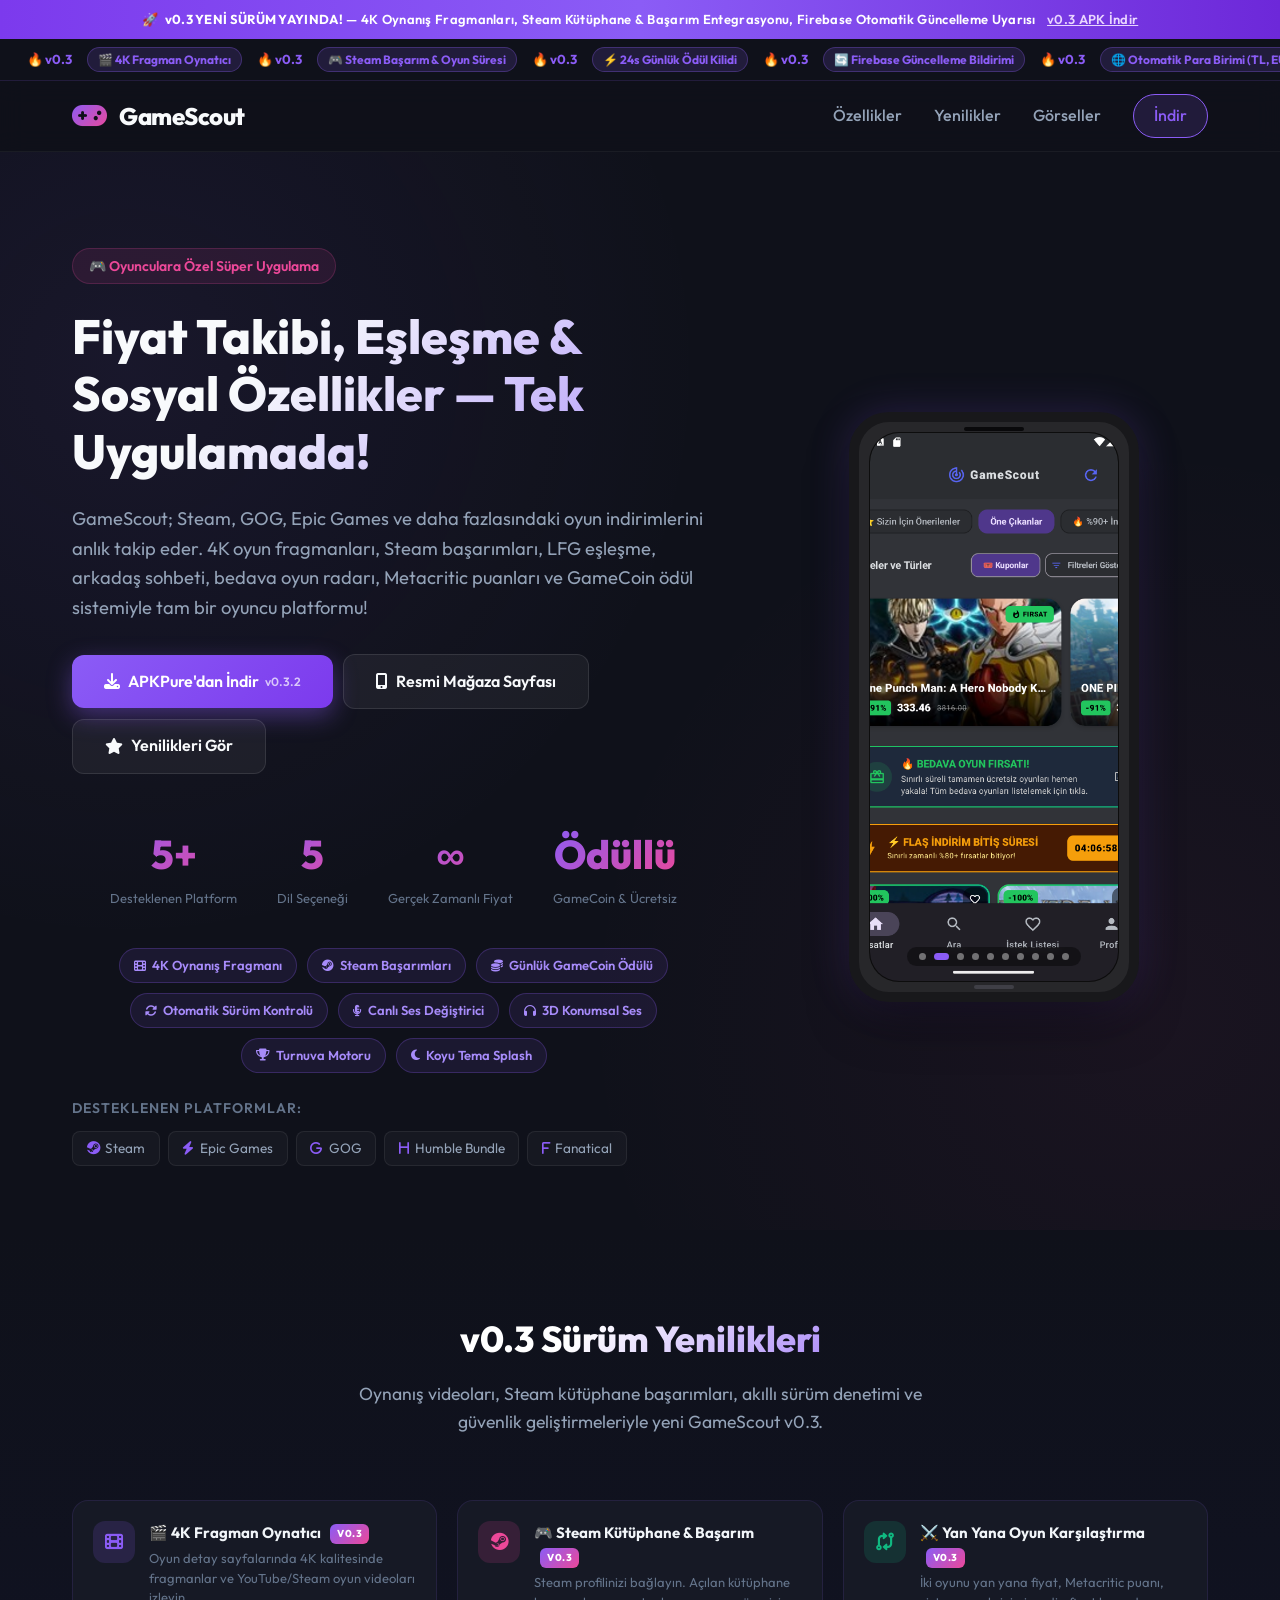
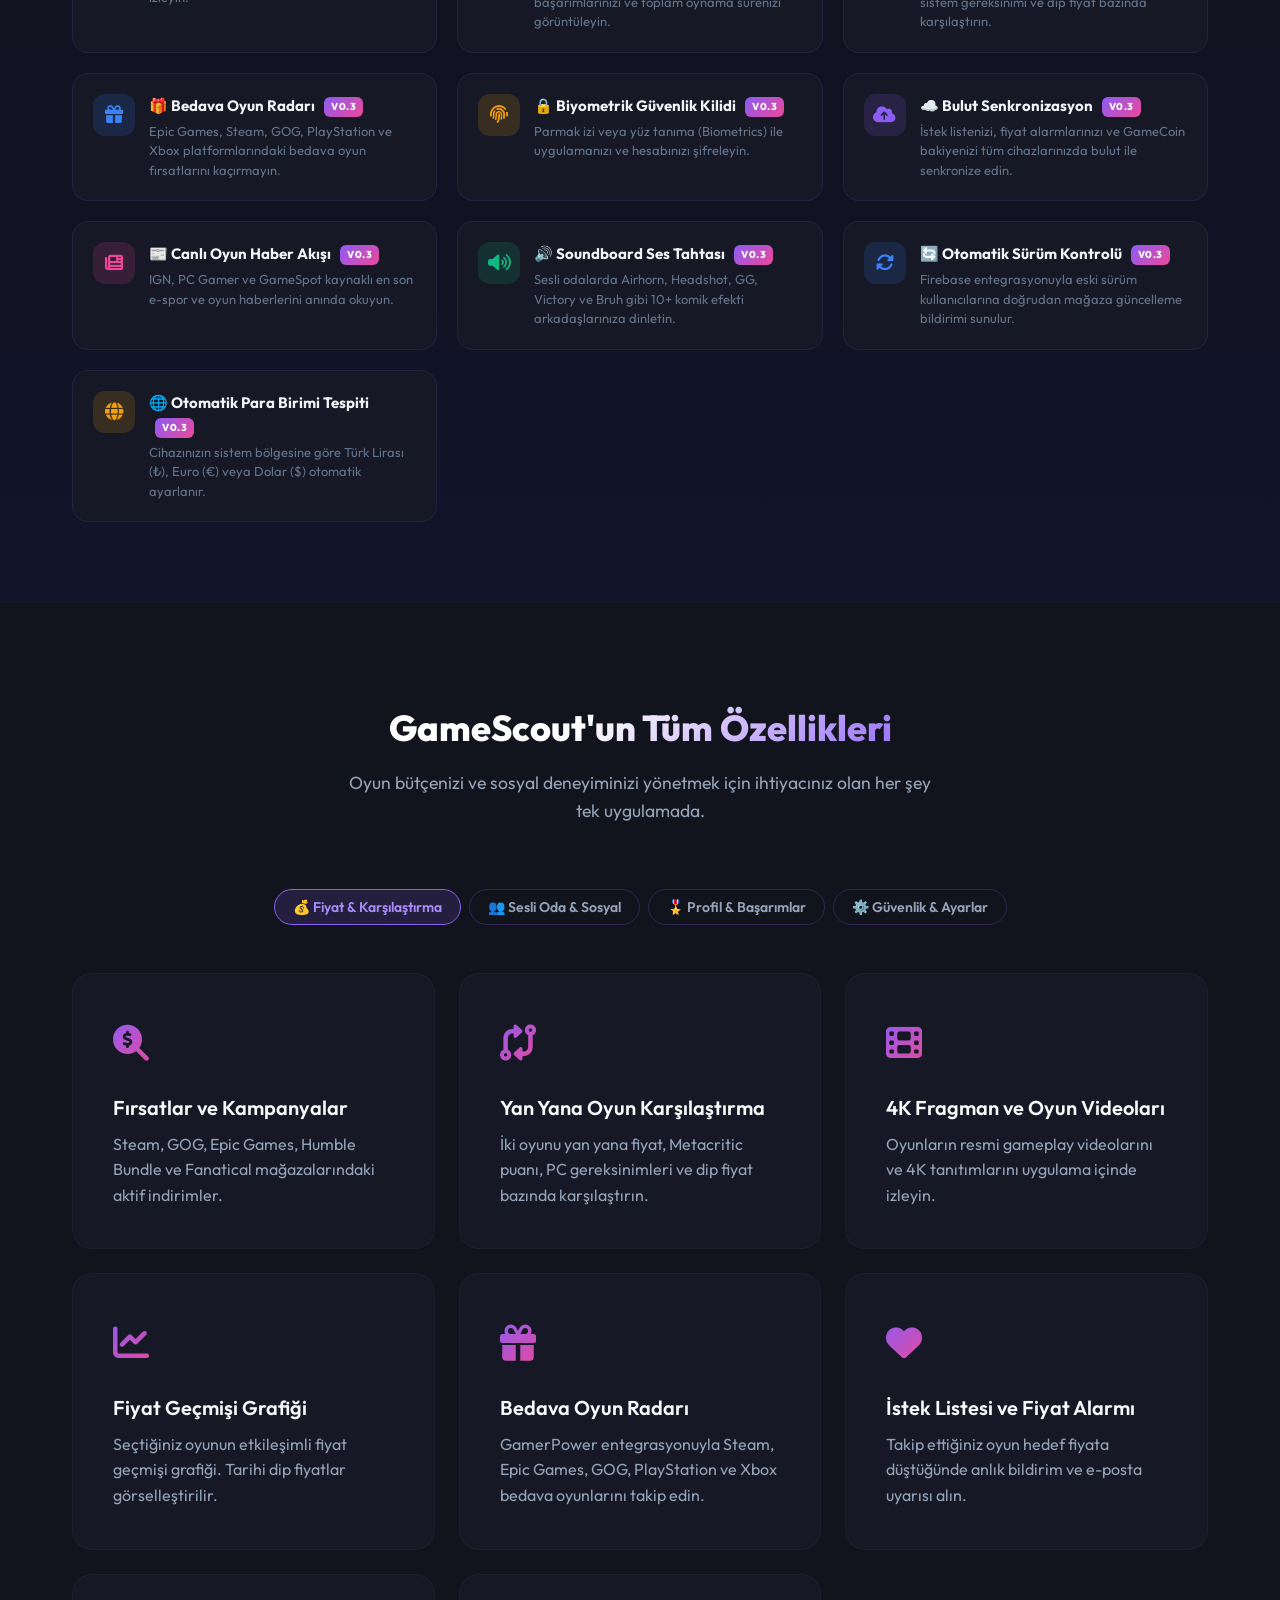
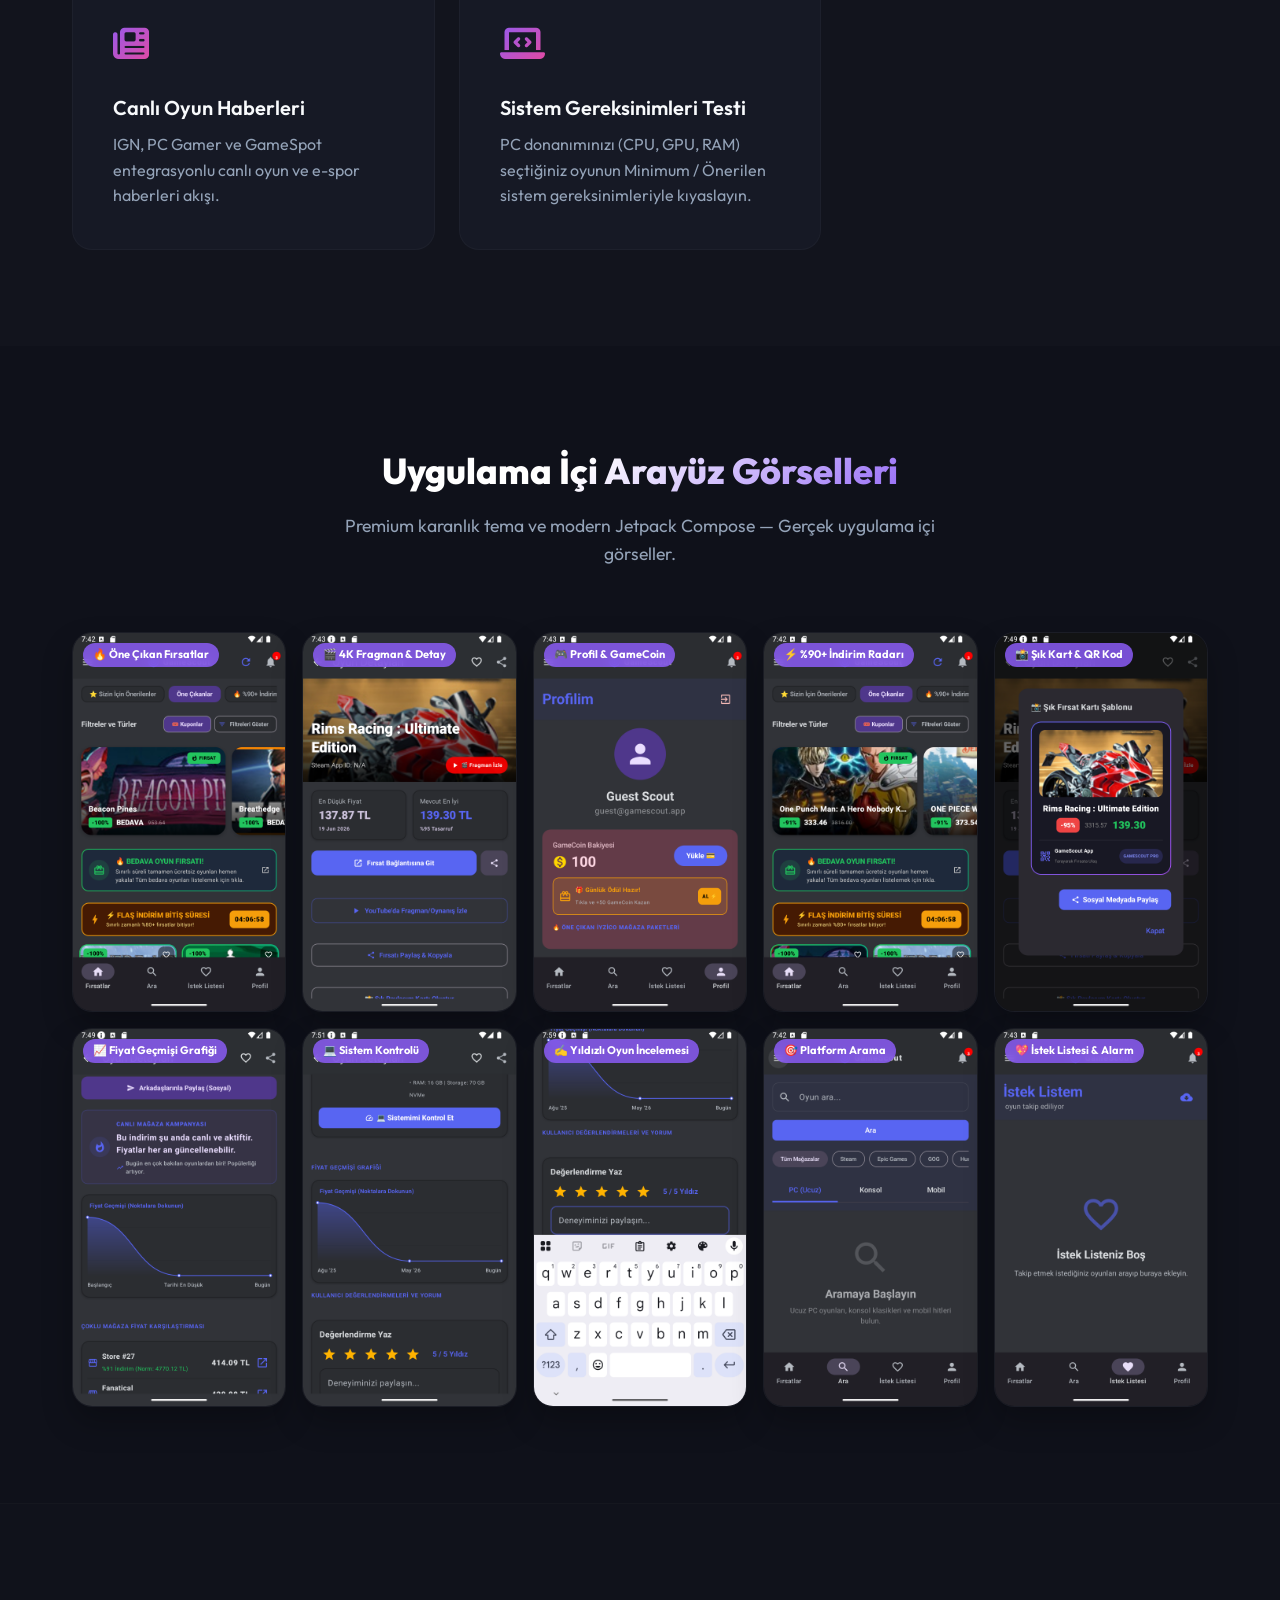
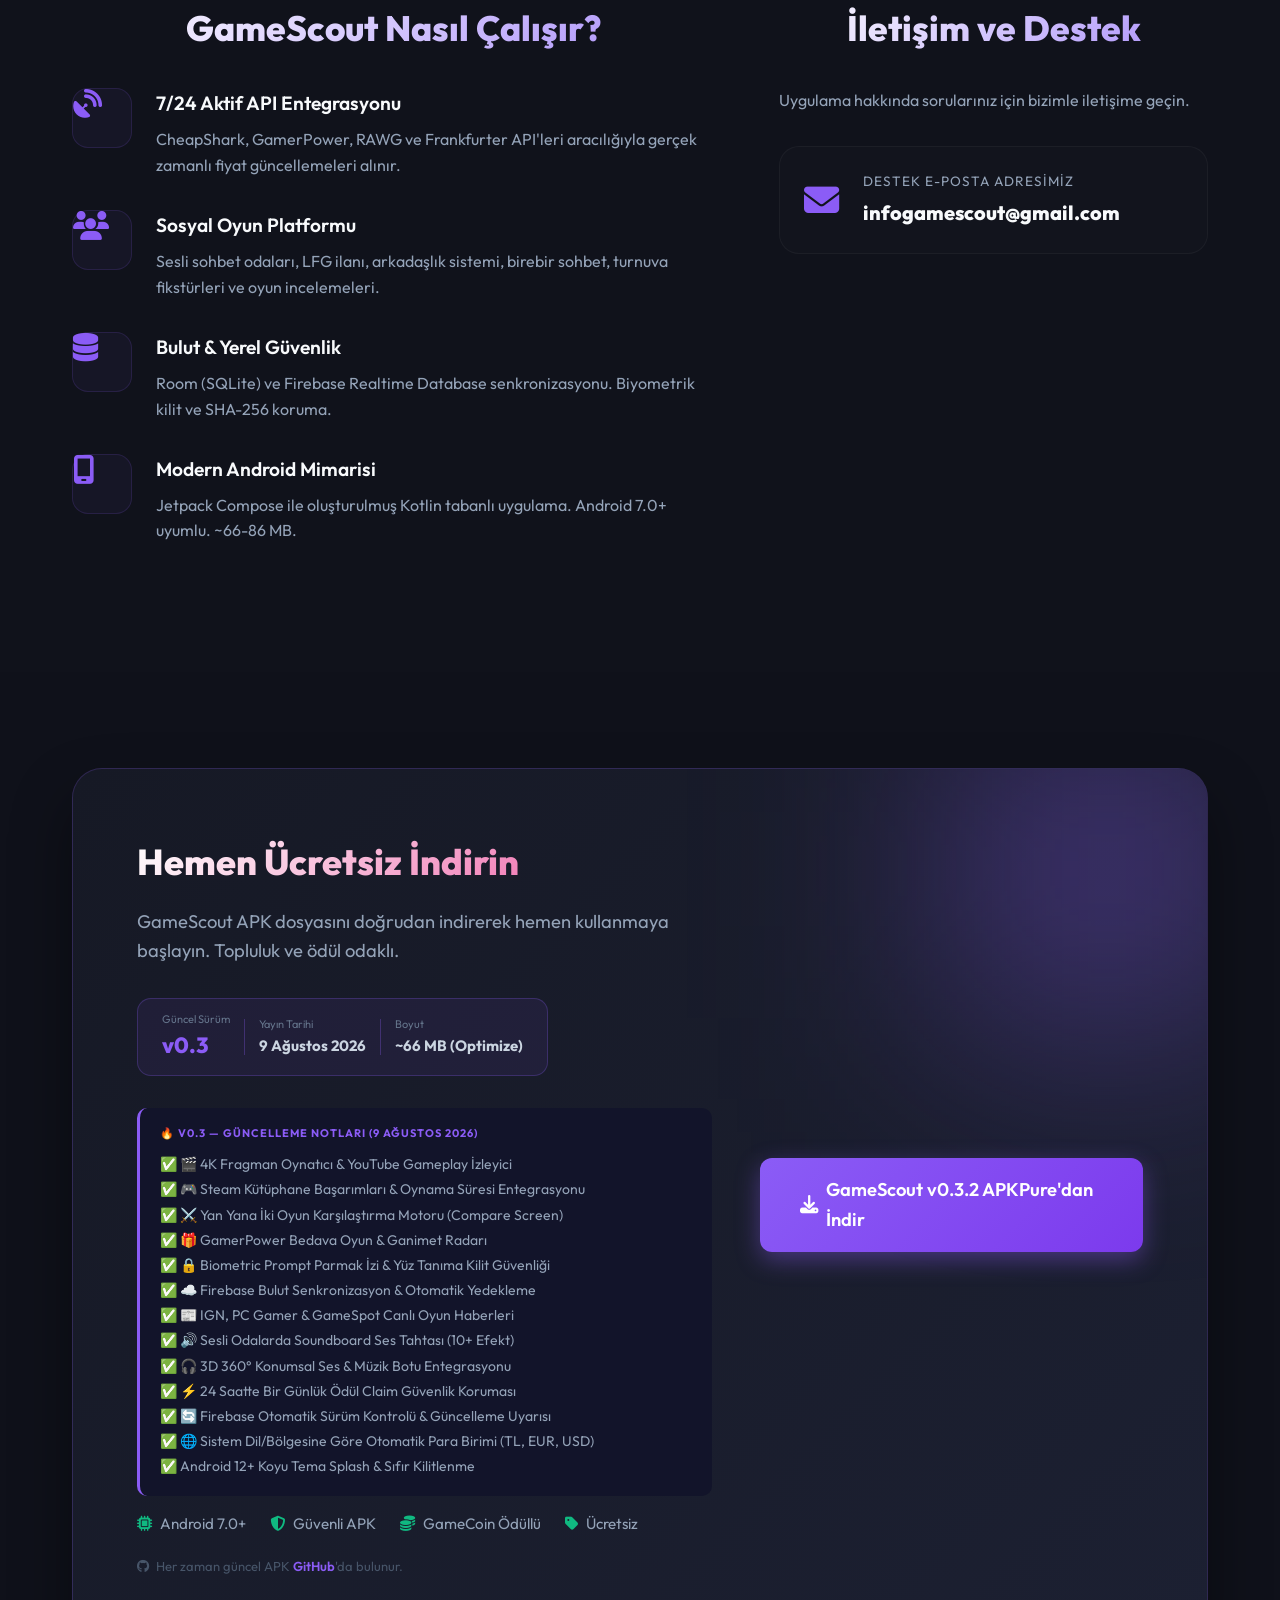
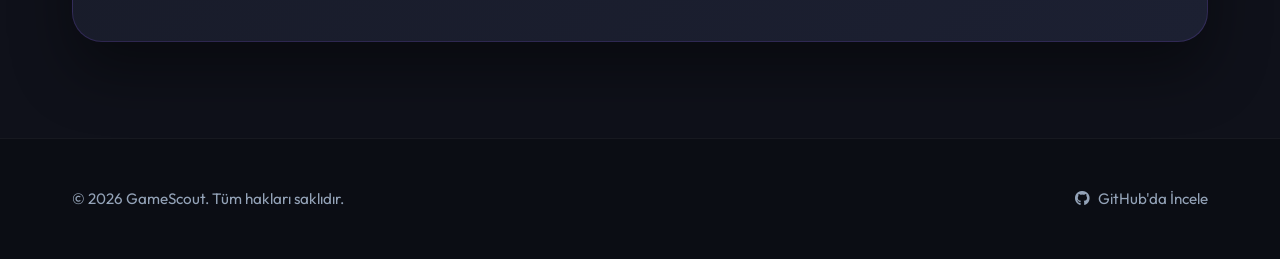
==== commit 89a9d303: "Update official approved APKPure link to https://apkpure.com/p/com.aistudio.gamescout.pwqzs v0.3.2" ====
--- a/index.html
+++ b/index.html
@@ -98,11 +98,11 @@
                     ve GameCoin ödül sistemiyle tam bir oyuncu platformu!
                 </p>
                 <div class="hero-actions" style="display:flex; flex-wrap:wrap; gap:10px; align-items:center;">
-                    <a href="GameScout-v0.3.apk" class="btn btn-primary" id="download-btn-hero" download>
-                        <i class="fa-solid fa-download icon-left"></i> APK İndir &nbsp;<span style="opacity:.7;font-size:12px">v0.3</span>
+                    <a href="https://apkpure.com/p/com.aistudio.gamescout.pwqzs" target="_blank" class="btn btn-primary" id="download-btn-hero">
+                        <i class="fa-solid fa-download icon-left"></i> APKPure'dan İndir &nbsp;<span style="opacity:.7;font-size:12px">v0.3.2</span>
                     </a>
-                    <a href="https://apkpure.com/gamescout/com.aistudio.gamescout.pwqzs?utm_source=whatsapp&utm_campaign=share&utm_medium=social_network" target="_blank" class="btn btn-secondary" style="margin-left:0;">
-                        <i class="fa-solid fa-mobile-screen-button icon-left"></i> APKPure'dan İndir
+                    <a href="https://apkpure.com/p/com.aistudio.gamescout.pwqzs" target="_blank" class="btn btn-secondary" style="margin-left:0;">
+                        <i class="fa-solid fa-mobile-screen-button icon-left"></i> Resmi Mağaza Sayfası
                     </a>
                     <a href="#whats-new" class="btn btn-secondary" style="margin-left:0;">
                         <i class="fa-solid fa-star icon-left"></i> Yenilikleri Gör
@@ -341,11 +341,8 @@
                     </div>
                 </div>
                 <div class="cta-action" style="display:flex; flex-direction:column; gap:12px; align-items:stretch;">
-                    <a href="GameScout-v0.3.apk?v=0.3" class="btn btn-primary btn-large" id="download-btn-cta" download>
-                        <i class="fa-solid fa-download icon-left"></i> GameScout v0.3 İndir (Doğrudan APK)
-                    </a>
-                    <a href="https://apkpure.com/gamescout/com.aistudio.gamescout.pwqzs?utm_source=whatsapp&utm_campaign=share&utm_medium=social_network" target="_blank" class="btn btn-secondary btn-large" style="margin-left:0; border-color: rgba(139,92,246,0.3); background: rgba(139,92,246,0.05);">
-                        <i class="fa-solid fa-mobile-screen-button icon-left"></i> APKPure ile İndir
+                    <a href="https://apkpure.com/p/com.aistudio.gamescout.pwqzs" target="_blank" class="btn btn-primary btn-large" id="download-btn-cta">
+                        <i class="fa-solid fa-download icon-left"></i> GameScout v0.3.2 APKPure'dan İndir
                     </a>
                 </div>
             </div>
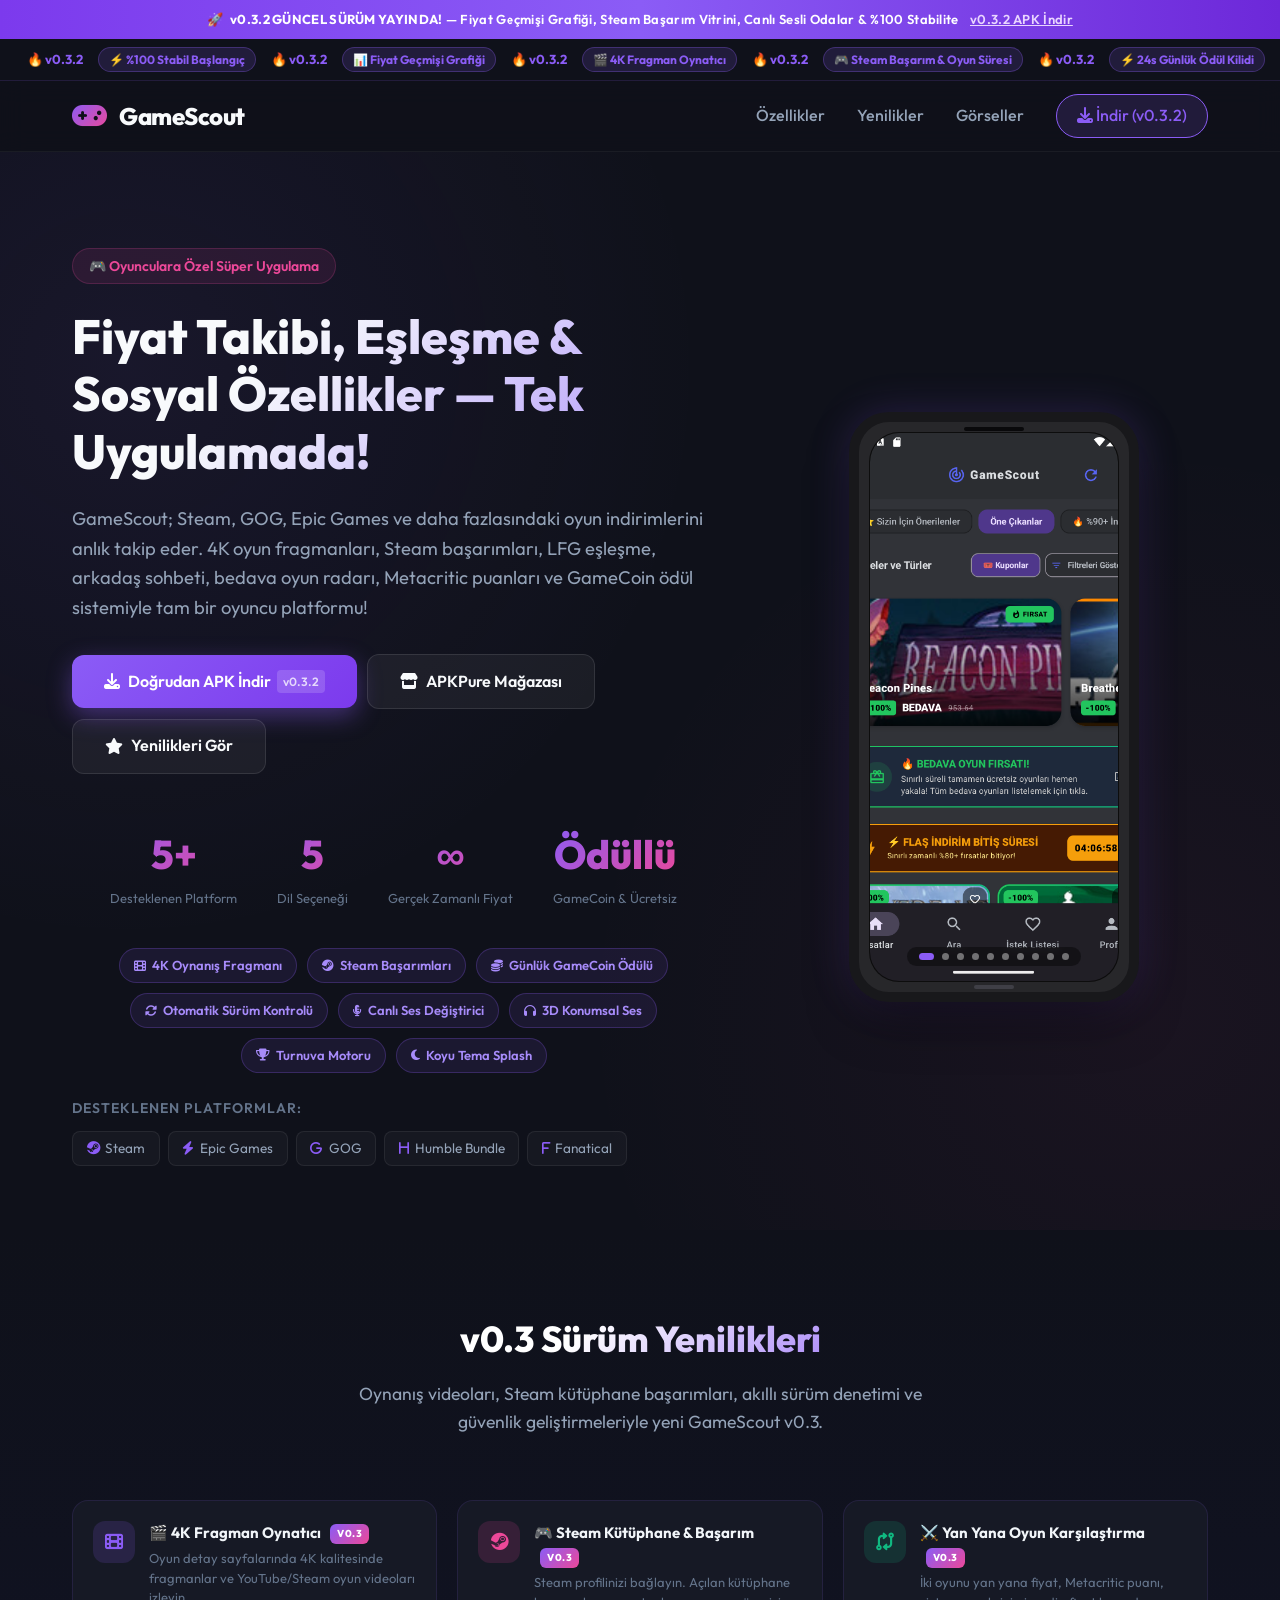
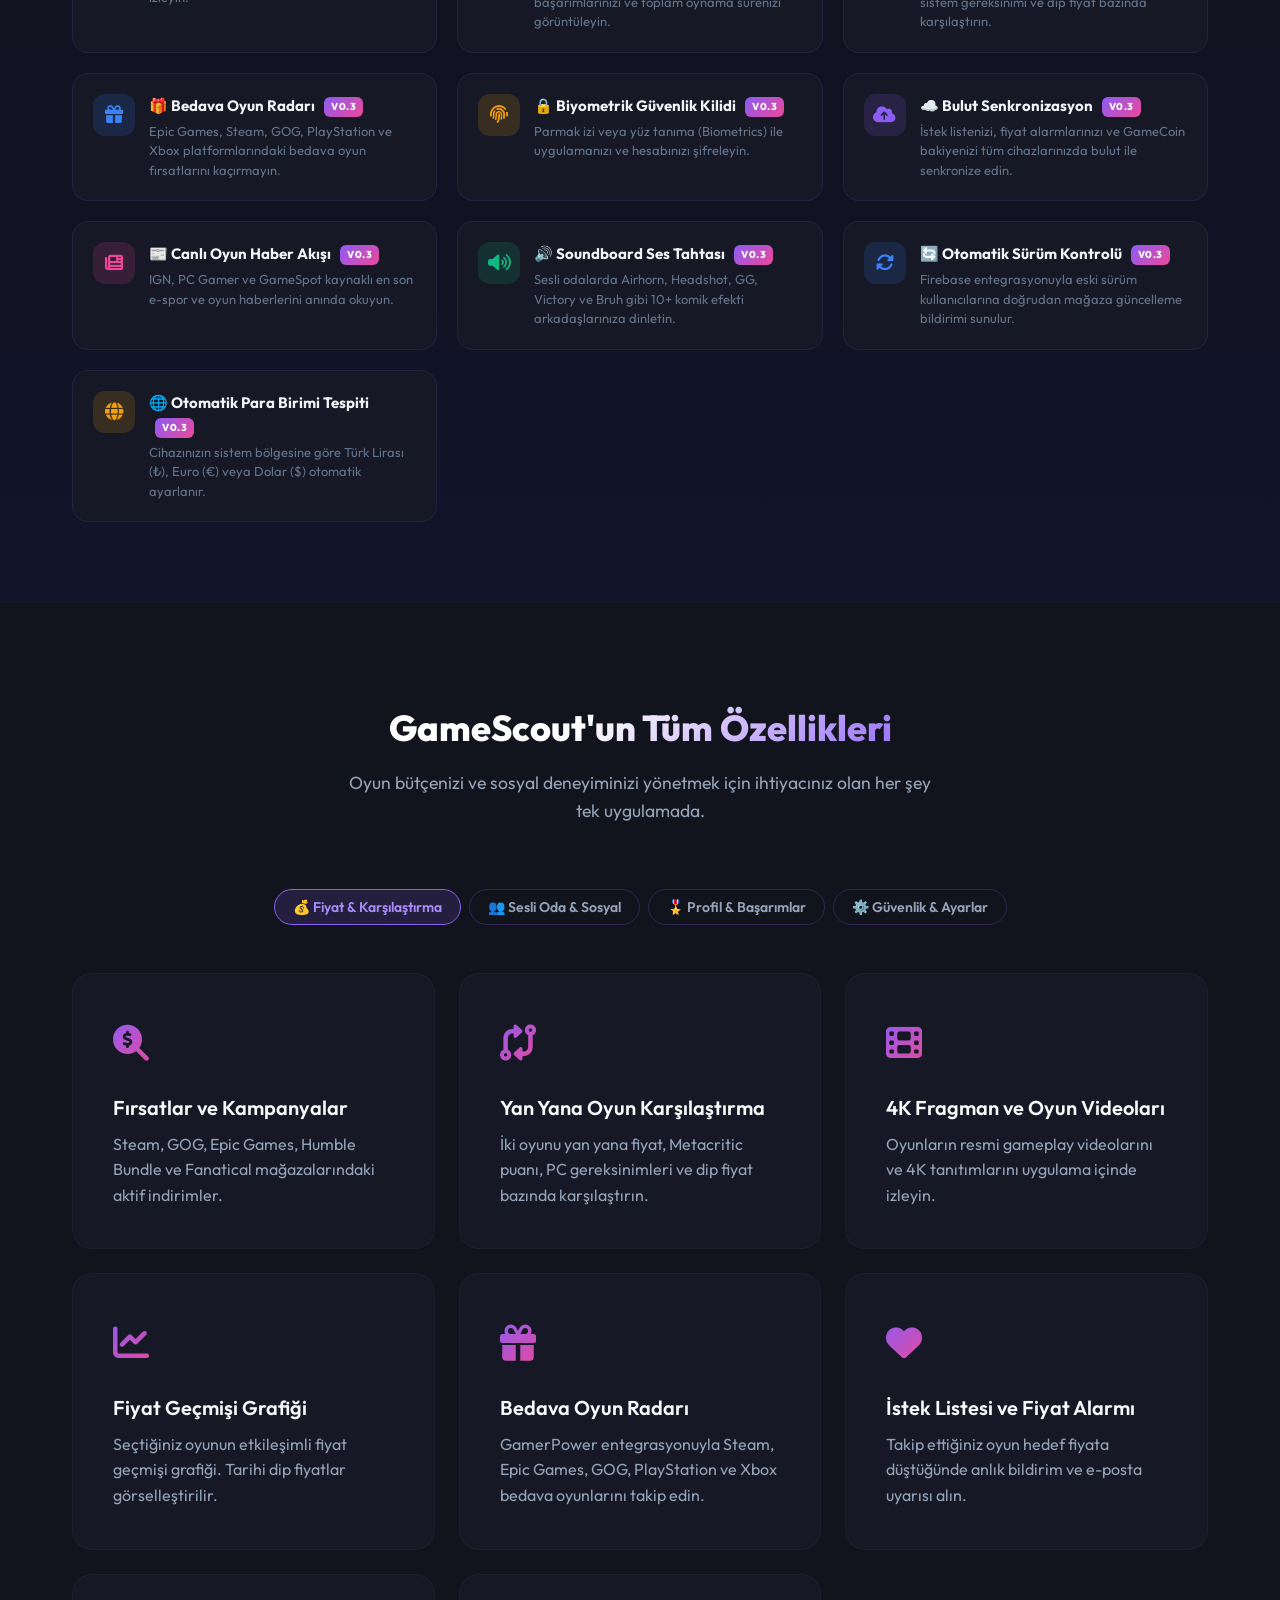
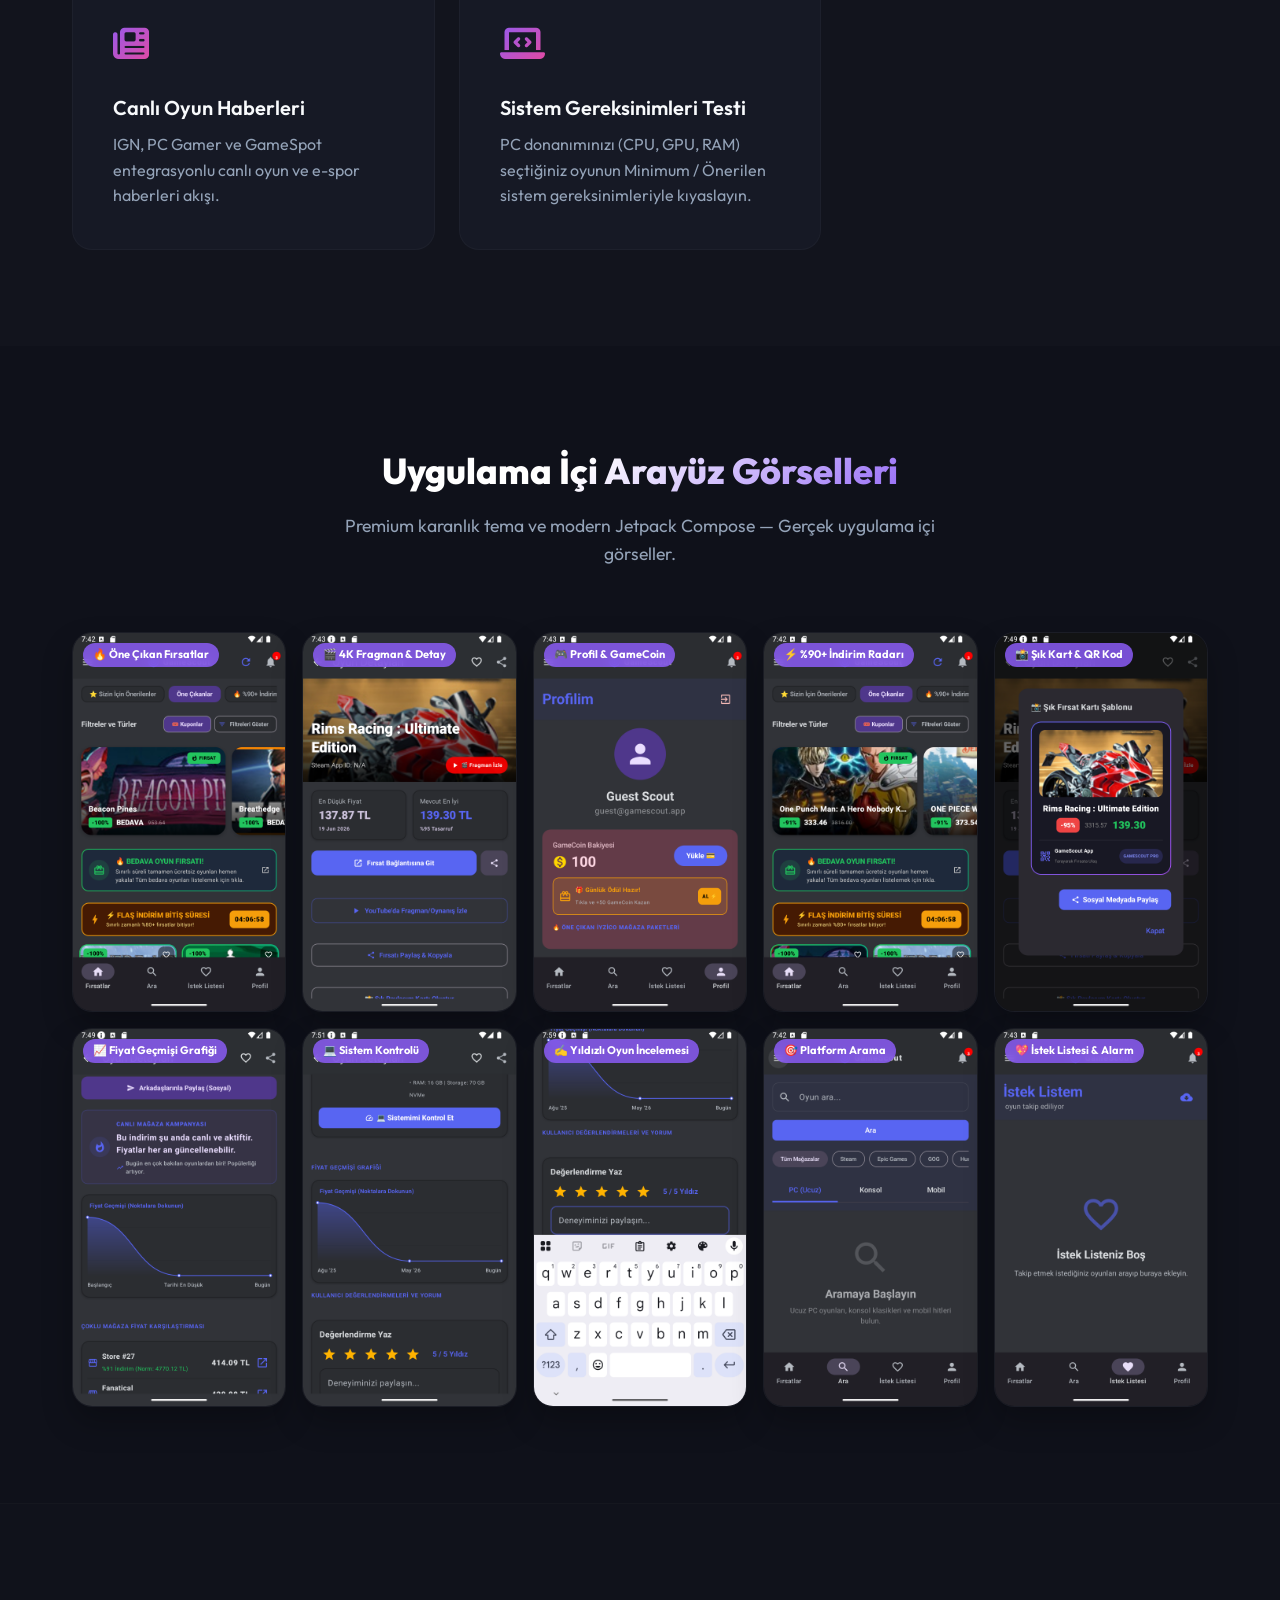
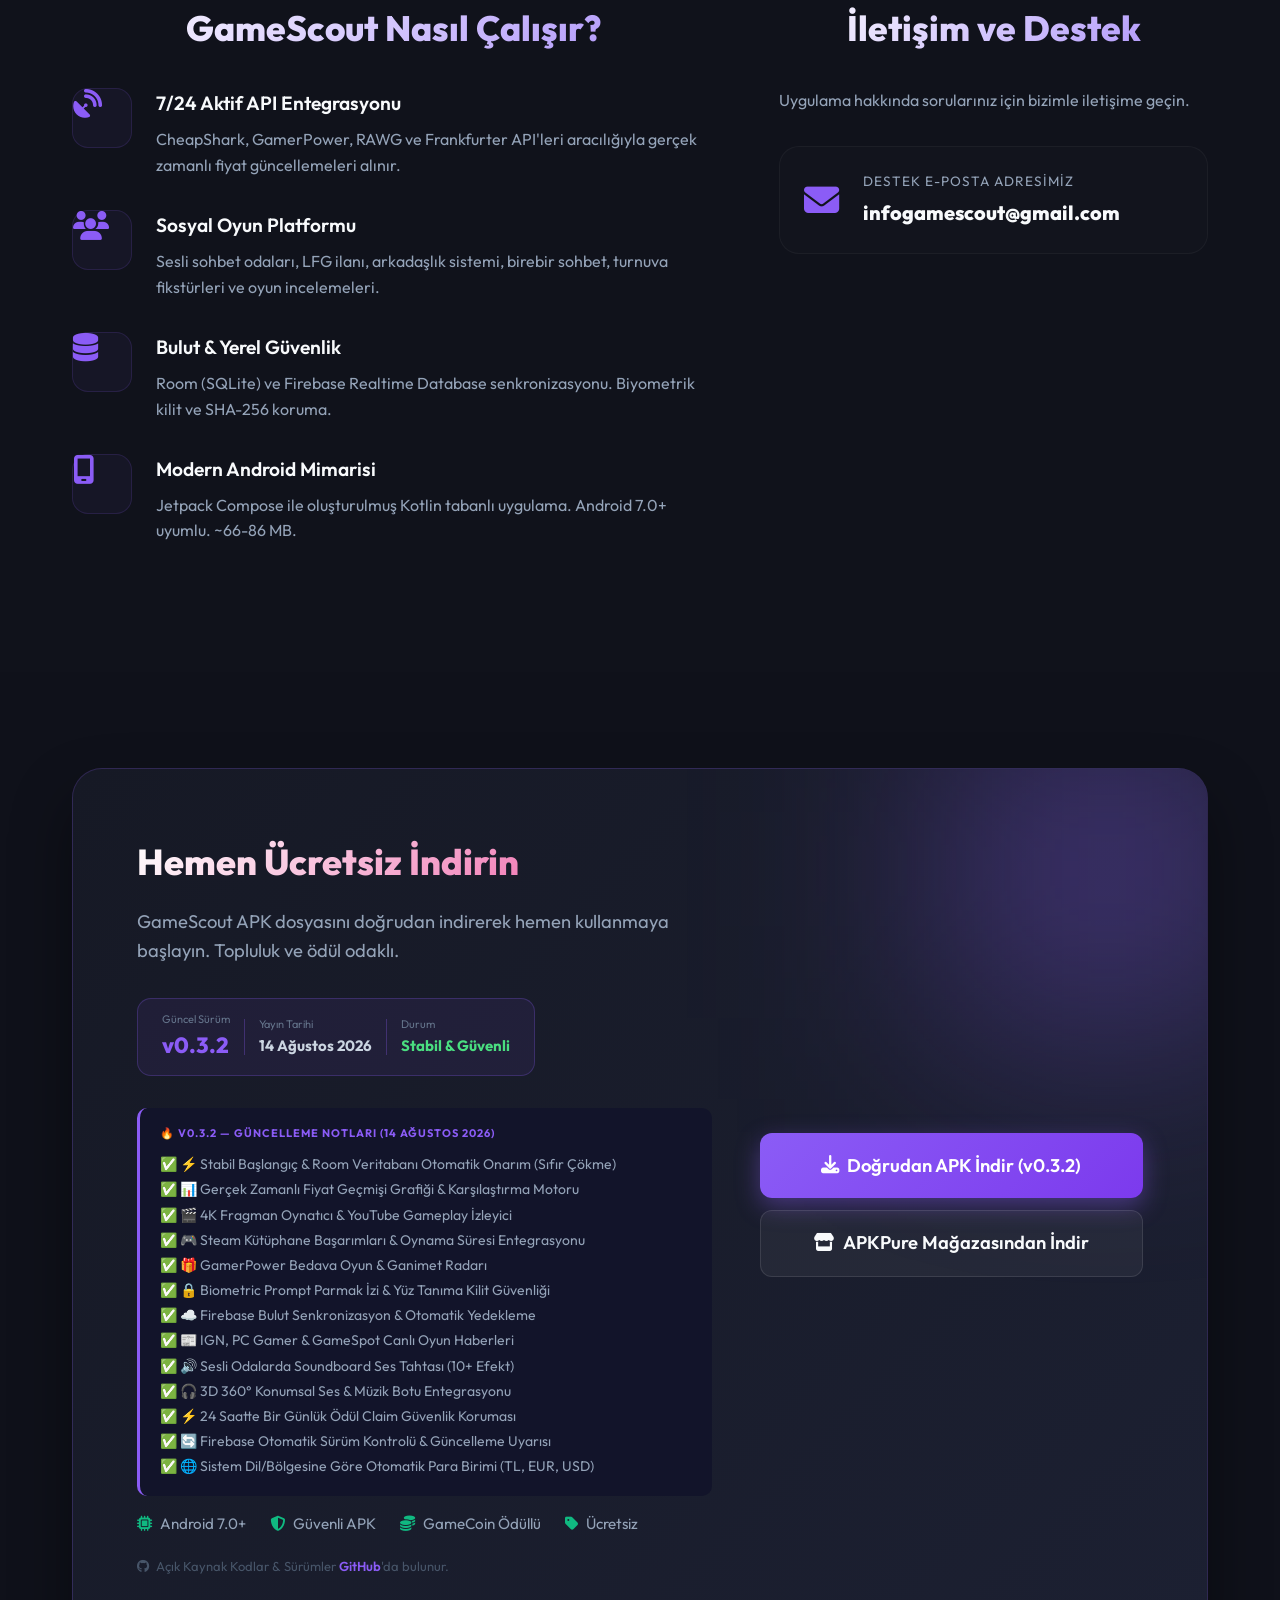
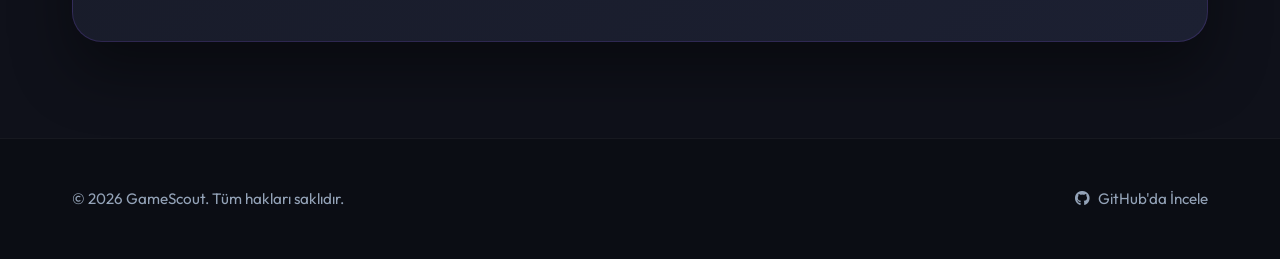
==== commit e856de9c: "Update GameScout website with v0.3.2 release notes and fast direct download links" ====
--- a/index.html
+++ b/index.html
@@ -52,21 +52,21 @@
 <body>
 
 <div class="version-strip">
-    🚀 &nbsp;<strong>v0.3 YENİ SÜRÜM YAYINDA!</strong> — 4K Oynanış Fragmanları, Steam Kütüphane &amp; Başarım Entegrasyonu, Firebase Otomatik Güncelleme Uyarısı
-    <a href="#download">v0.3 APK İndir</a>
+    🚀 &nbsp;<strong>v0.3.2 GÜNCEL SÜRÜM YAYINDA!</strong> — Fiyat Geçmişi Grafiği, Steam Başarım Vitrini, Canlı Sesli Odalar &amp; %100 Stabilite
+    <a href="https://github.com/infogamescout-spec/GameScout/releases/download/v0.3.2/GameScout-v0.3.2-APKPure.apk">v0.3.2 APK İndir</a>
 </div>
 
 <div class="whatsnew-bar">
     <div class="whatsnew-bar-inner">
         &nbsp;&nbsp;&nbsp;&nbsp;&nbsp;&nbsp;
-        <span>🔥 v0.3</span> <span class="whatsnew-tag">🎬 4K Fragman Oynatıcı</span>
-        <span>🔥 v0.3</span> <span class="whatsnew-tag">🎮 Steam Başarım &amp; Oyun Süresi</span>
-        <span>🔥 v0.3</span> <span class="whatsnew-tag">⚡ 24s Günlük Ödül Kilidi</span>
-        <span>🔥 v0.3</span> <span class="whatsnew-tag">🔄 Firebase Güncelleme Bildirimi</span>
-        <span>🔥 v0.3</span> <span class="whatsnew-tag">🌐 Otomatik Para Birimi (TL, EUR, USD)</span>
-        <span>🔥 v0.3</span> <span class="whatsnew-tag">📊 %90+ İndirim Filtresi</span>
-        <span>🔥 v0.3</span> <span class="whatsnew-tag">🎙️ Canlı Ses Değiştirici</span>
-        <span>🔥 v0.3</span> <span class="whatsnew-tag">🏆 Turnuva Motoru</span>
+        <span>🔥 v0.3.2</span> <span class="whatsnew-tag">⚡ %100 Stabil Başlangıç</span>
+        <span>🔥 v0.3.2</span> <span class="whatsnew-tag">📊 Fiyat Geçmişi Grafiği</span>
+        <span>🔥 v0.3.2</span> <span class="whatsnew-tag">🎬 4K Fragman Oynatıcı</span>
+        <span>🔥 v0.3.2</span> <span class="whatsnew-tag">🎮 Steam Başarım &amp; Oyun Süresi</span>
+        <span>🔥 v0.3.2</span> <span class="whatsnew-tag">⚡ 24s Günlük Ödül Kilidi</span>
+        <span>🔥 v0.3.2</span> <span class="whatsnew-tag">🔄 Firebase Güncelleme Bildirimi</span>
+        <span>🔥 v0.3.2</span> <span class="whatsnew-tag">🌐 Otomatik Para Birimi (TL, EUR, USD)</span>
+        <span>🔥 v0.3.2</span> <span class="whatsnew-tag">🎙️ Canlı Ses Değiştirici</span>
         &nbsp;&nbsp;&nbsp;&nbsp;&nbsp;&nbsp;&nbsp;&nbsp;&nbsp;
     </div>
 </div>
@@ -81,7 +81,7 @@
             <a href="#features">Özellikler</a>
             <a href="#whats-new">Yenilikler</a>
             <a href="#screenshots">Görseller</a>
-            <a href="#download" class="nav-download-btn">İndir</a>
+            <a href="https://github.com/infogamescout-spec/GameScout/releases/download/v0.3.2/GameScout-v0.3.2-APKPure.apk" class="nav-download-btn"><i class="fa-solid fa-download"></i> İndir (v0.3.2)</a>
         </nav>
     </div>
 </header>
@@ -98,11 +98,11 @@
                     ve GameCoin ödül sistemiyle tam bir oyuncu platformu!
                 </p>
                 <div class="hero-actions" style="display:flex; flex-wrap:wrap; gap:10px; align-items:center;">
-                    <a href="https://apkpure.com/p/com.aistudio.gamescout.pwqzs" target="_blank" class="btn btn-primary" id="download-btn-hero">
-                        <i class="fa-solid fa-download icon-left"></i> APKPure'dan İndir &nbsp;<span style="opacity:.7;font-size:12px">v0.3.2</span>
+                    <a href="https://github.com/infogamescout-spec/GameScout/releases/download/v0.3.2/GameScout-v0.3.2-APKPure.apk" class="btn btn-primary" id="download-btn-hero">
+                        <i class="fa-solid fa-download icon-left"></i> Doğrudan APK İndir &nbsp;<span style="opacity:.8;font-size:12px;background:rgba(255,255,255,.2);padding:2px 6px;border-radius:4px">v0.3.2</span>
                     </a>
                     <a href="https://apkpure.com/p/com.aistudio.gamescout.pwqzs" target="_blank" class="btn btn-secondary" style="margin-left:0;">
-                        <i class="fa-solid fa-mobile-screen-button icon-left"></i> Resmi Mağaza Sayfası
+                        <i class="fa-solid fa-store icon-left"></i> APKPure Mağazası
                     </a>
                     <a href="#whats-new" class="btn btn-secondary" style="margin-left:0;">
                         <i class="fa-solid fa-star icon-left"></i> Yenilikleri Gör
@@ -307,17 +307,18 @@
                     <h2>Hemen Ücretsiz İndirin</h2>
                     <p>GameScout APK dosyasını doğrudan indirerek hemen kullanmaya başlayın. Topluluk ve ödül odaklı.</p>
                     <div class="version-card">
-                        <div><div class="vlabel">Güncel Sürüm</div><div class="vnum">v0.3</div></div>
+                        <div><div class="vlabel">Güncel Sürüm</div><div class="vnum">v0.3.2</div></div>
                         <div style="width:1px;height:36px;background:rgba(139,92,246,.3)"></div>
-                        <div><div class="vlabel">Yayın Tarihi</div><div style="font-weight:700;color:#cbd5e1;font-size:15px">9 Ağustos 2026</div></div>
+                        <div><div class="vlabel">Yayın Tarihi</div><div style="font-weight:700;color:#cbd5e1;font-size:15px">14 Ağustos 2026</div></div>
                         <div style="width:1px;height:36px;background:rgba(139,92,246,.3)"></div>
-                        <div><div class="vlabel">Boyut</div><div style="font-weight:700;color:#cbd5e1;font-size:15px">~66 MB (Optimize)</div></div>
+                        <div><div class="vlabel">Durum</div><div style="font-weight:700;color:#4ade80;font-size:15px">Stabil &amp; Güvenli</div></div>
                     </div>
                     <div class="changelog">
-                        <strong>🔥 v0.3 — Güncelleme Notları (9 Ağustos 2026)</strong>
+                        <strong>🔥 v0.3.2 — Güncelleme Notları (14 Ağustos 2026)</strong>
+                        ✅ ⚡ Stabil Başlangıç &amp; Room Veritabanı Otomatik Onarım (Sıfır Çökme)<br>
+                        ✅ 📊 Gerçek Zamanlı Fiyat Geçmişi Grafiği &amp; Karşılaştırma Motoru<br>
                         ✅ 🎬 4K Fragman Oynatıcı &amp; YouTube Gameplay İzleyici<br>
                         ✅ 🎮 Steam Kütüphane Başarımları &amp; Oynama Süresi Entegrasyonu<br>
-                        ✅ ⚔️ Yan Yana İki Oyun Karşılaştırma Motoru (Compare Screen)<br>
                         ✅ 🎁 GamerPower Bedava Oyun &amp; Ganimet Radarı<br>
                         ✅ 🔒 Biometric Prompt Parmak İzi &amp; Yüz Tanıma Kilit Güvenliği<br>
                         ✅ ☁️ Firebase Bulut Senkronizasyon &amp; Otomatik Yedekleme<br>
@@ -326,8 +327,7 @@
                         ✅ 🎧 3D 360° Konumsal Ses &amp; Müzik Botu Entegrasyonu<br>
                         ✅ ⚡ 24 Saatte Bir Günlük Ödül Claim Güvenlik Koruması<br>
                         ✅ 🔄 Firebase Otomatik Sürüm Kontrolü &amp; Güncelleme Uyarısı<br>
-                        ✅ 🌐 Sistem Dil/Bölgesine Göre Otomatik Para Birimi (TL, EUR, USD)<br>
-                        ✅ Android 12+ Koyu Tema Splash &amp; Sıfır Kilitlenme
+                        ✅ 🌐 Sistem Dil/Bölgesine Göre Otomatik Para Birimi (TL, EUR, USD)
                     </div>
                     <div class="download-info" style="margin-top:16px">
                         <span><i class="fa-solid fa-microchip"></i> Android 7.0+</span>
@@ -336,13 +336,16 @@
                         <span><i class="fa-solid fa-tag"></i> Ücretsiz</span>
                     </div>
                     <div class="github-note">
-                        <i class="fa-brands fa-github"></i> &nbsp;Her zaman güncel APK
+                        <i class="fa-brands fa-github"></i> &nbsp;Açık Kaynak Kodlar &amp; Sürümler
                         <a href="https://github.com/infogamescout-spec/GameScout" target="_blank">GitHub</a>'da bulunur.
                     </div>
                 </div>
                 <div class="cta-action" style="display:flex; flex-direction:column; gap:12px; align-items:stretch;">
-                    <a href="https://apkpure.com/p/com.aistudio.gamescout.pwqzs" target="_blank" class="btn btn-primary btn-large" id="download-btn-cta">
-                        <i class="fa-solid fa-download icon-left"></i> GameScout v0.3.2 APKPure'dan İndir
+                    <a href="https://github.com/infogamescout-spec/GameScout/releases/download/v0.3.2/GameScout-v0.3.2-APKPure.apk" class="btn btn-primary btn-large" id="download-btn-cta">
+                        <i class="fa-solid fa-download icon-left"></i> Doğrudan APK İndir (v0.3.2)
+                    </a>
+                    <a href="https://apkpure.com/p/com.aistudio.gamescout.pwqzs" target="_blank" class="btn btn-secondary btn-large" style="margin-left:0;">
+                        <i class="fa-solid fa-store icon-left"></i> APKPure Mağazasından İndir
                     </a>
                 </div>
             </div>
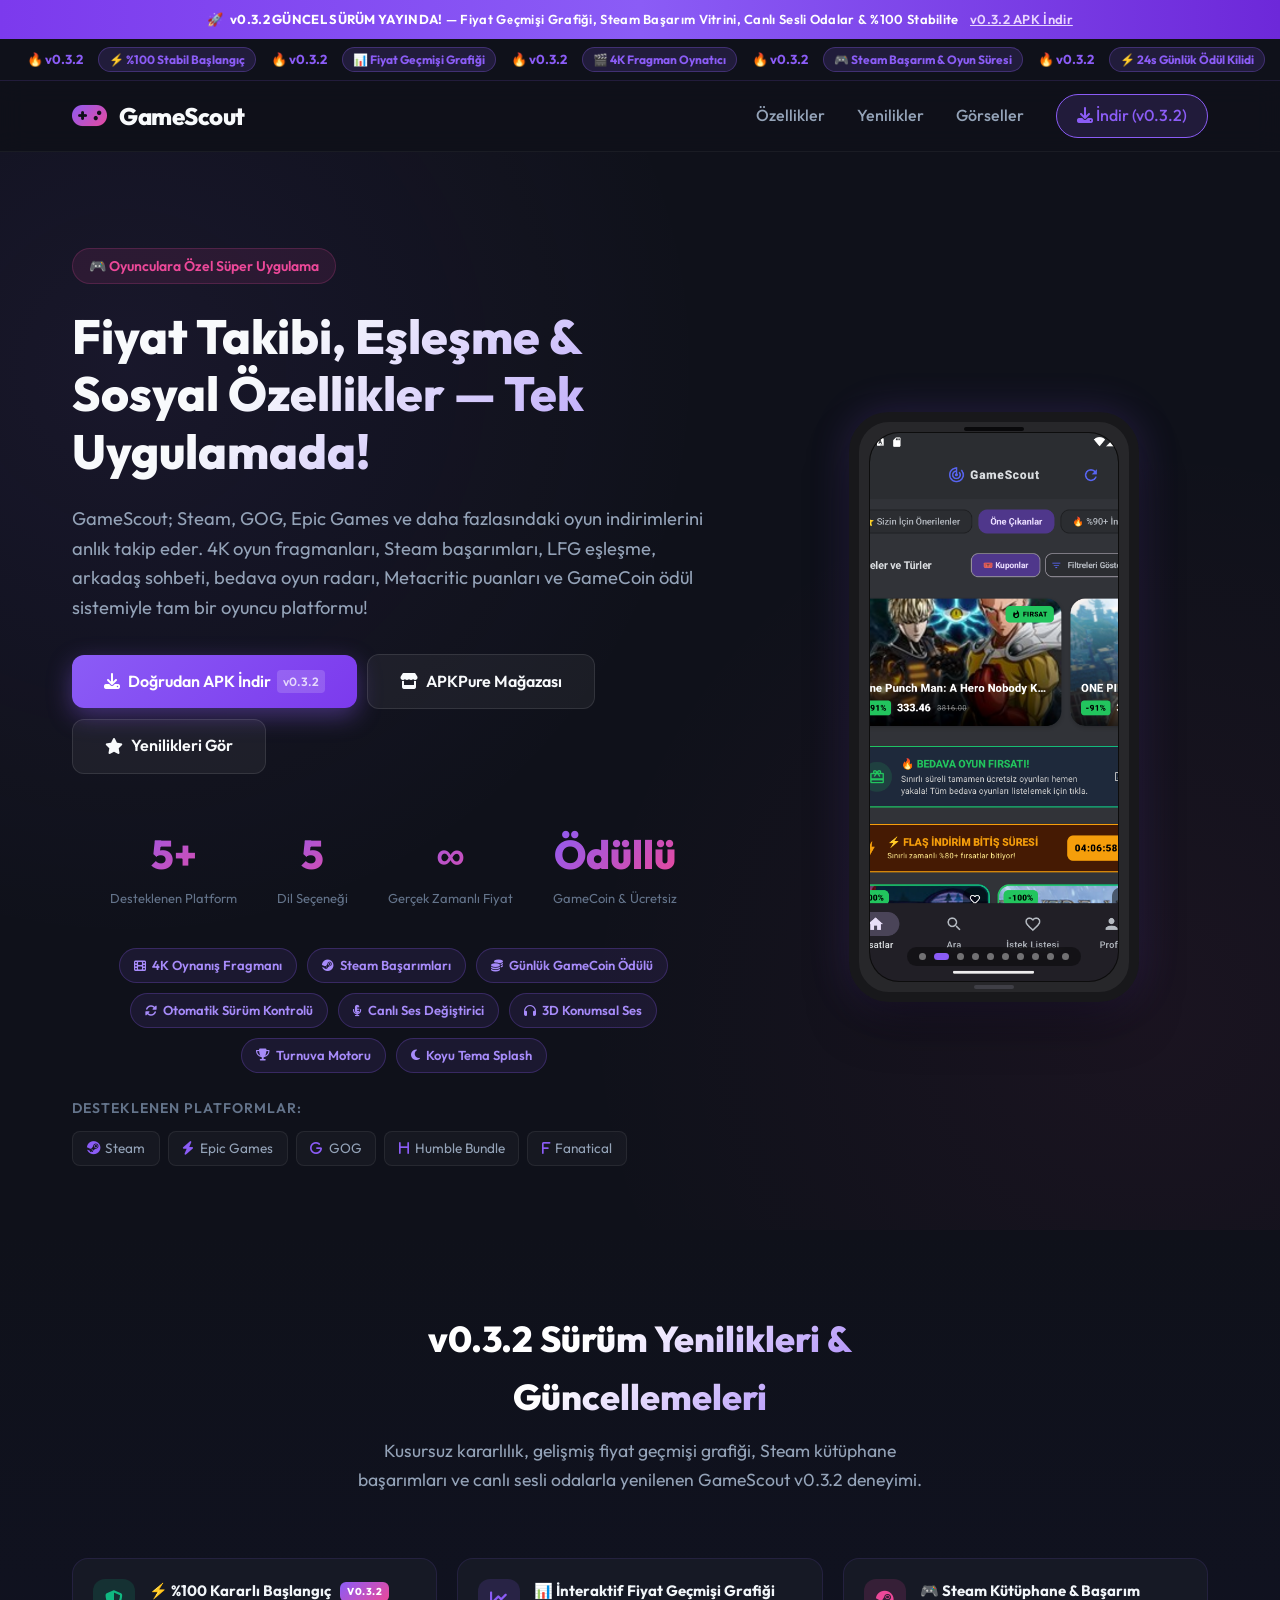
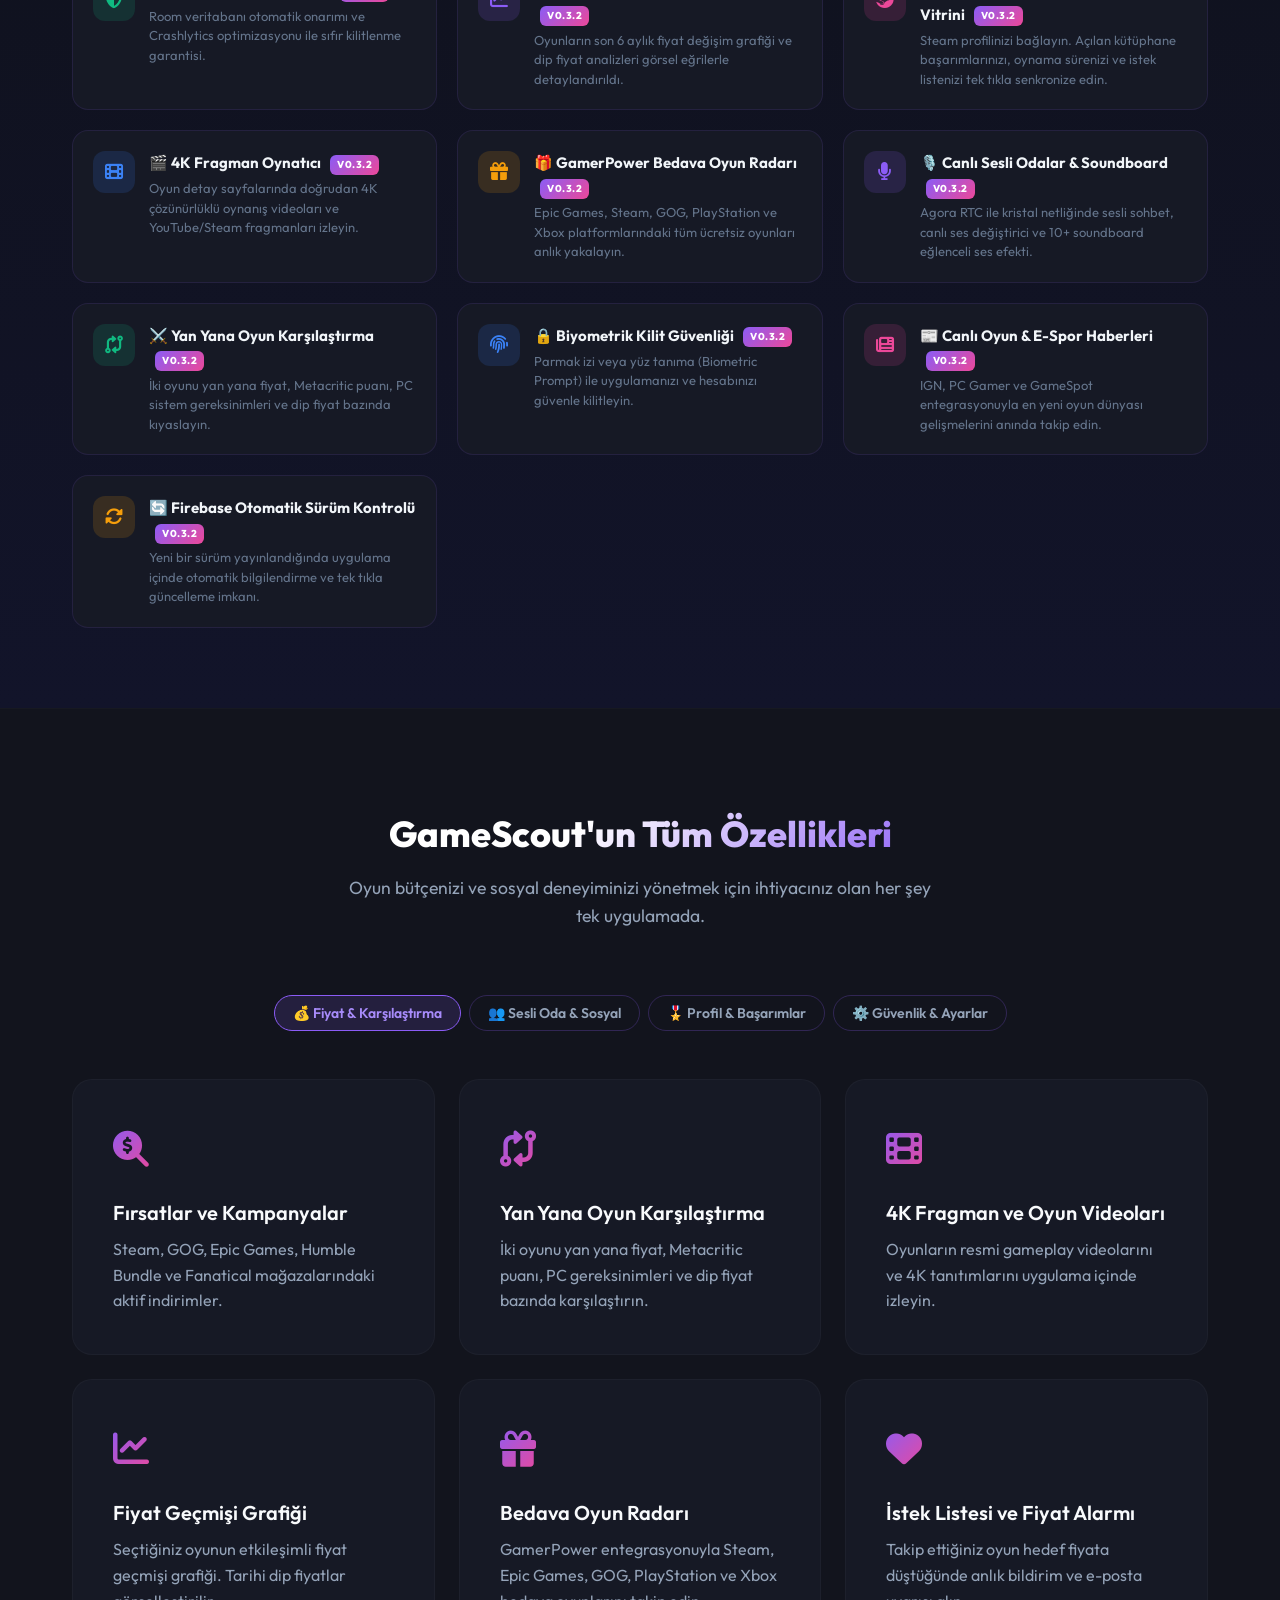
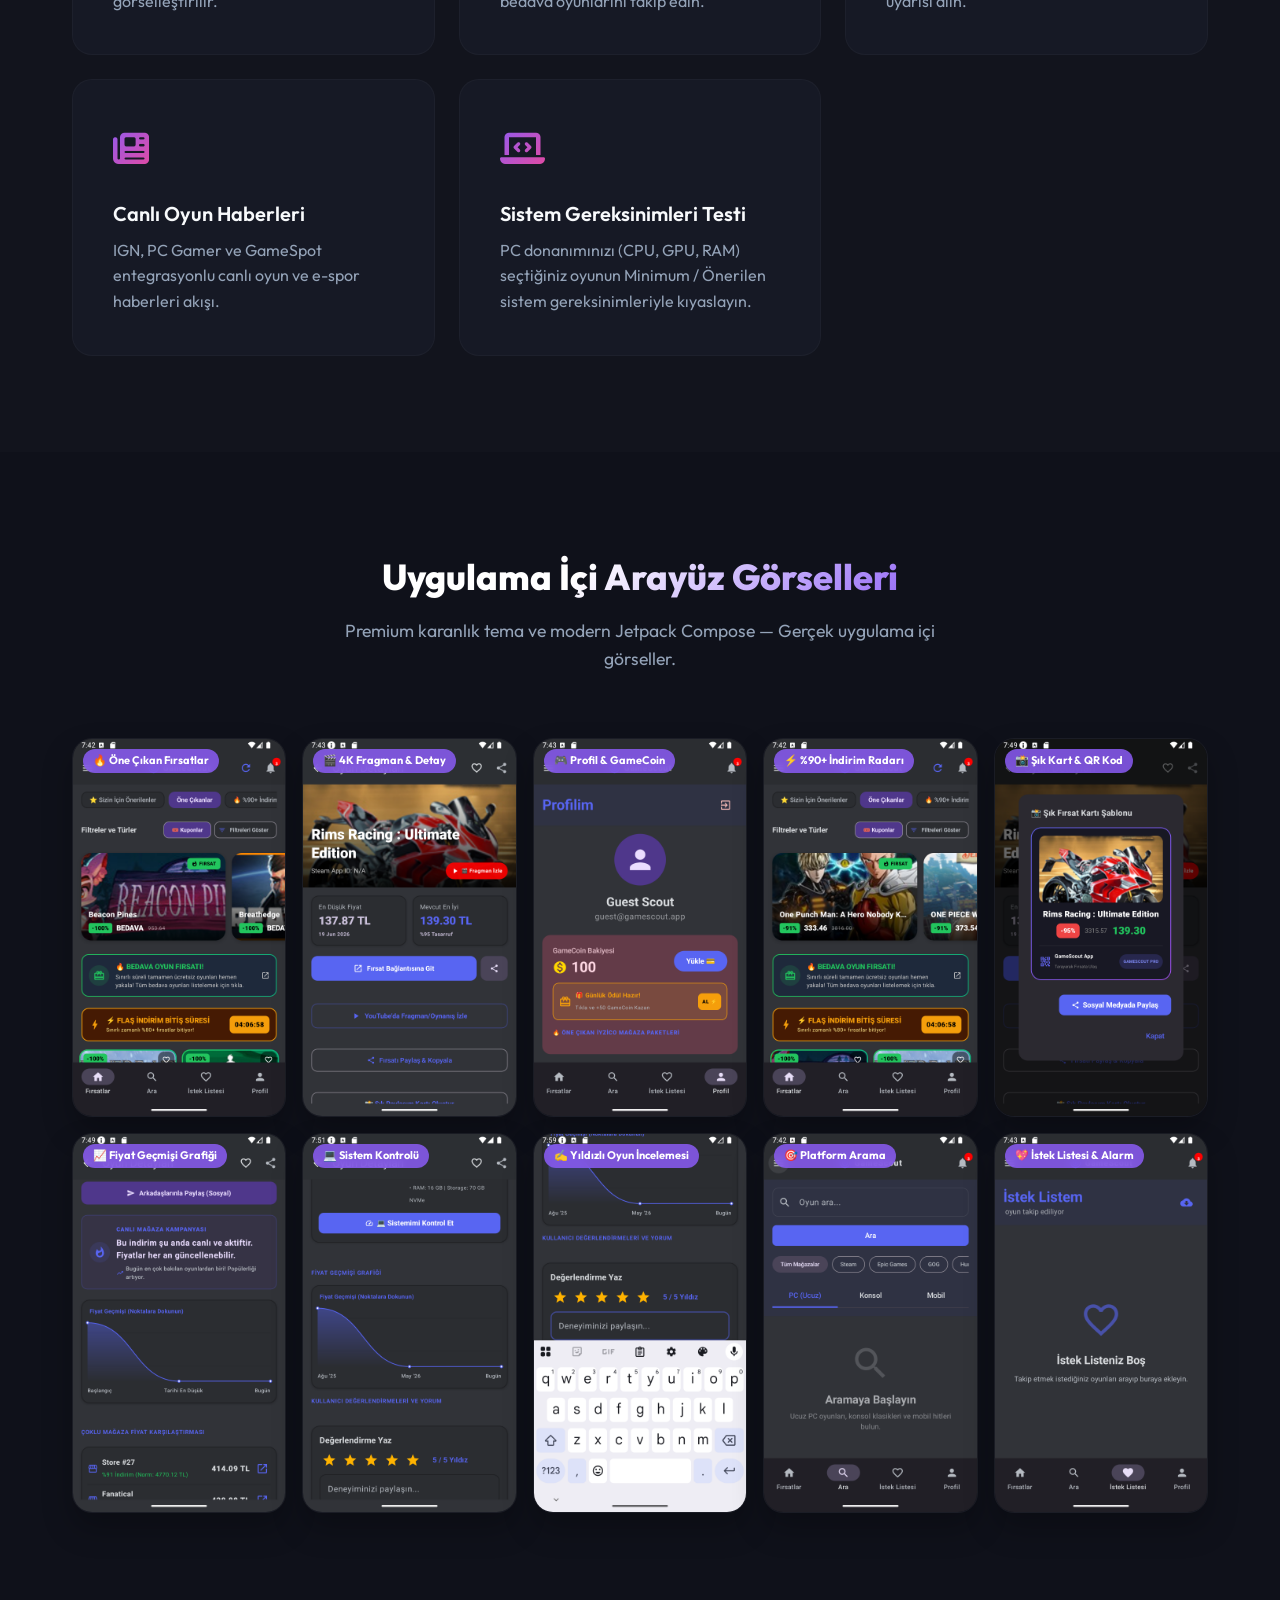
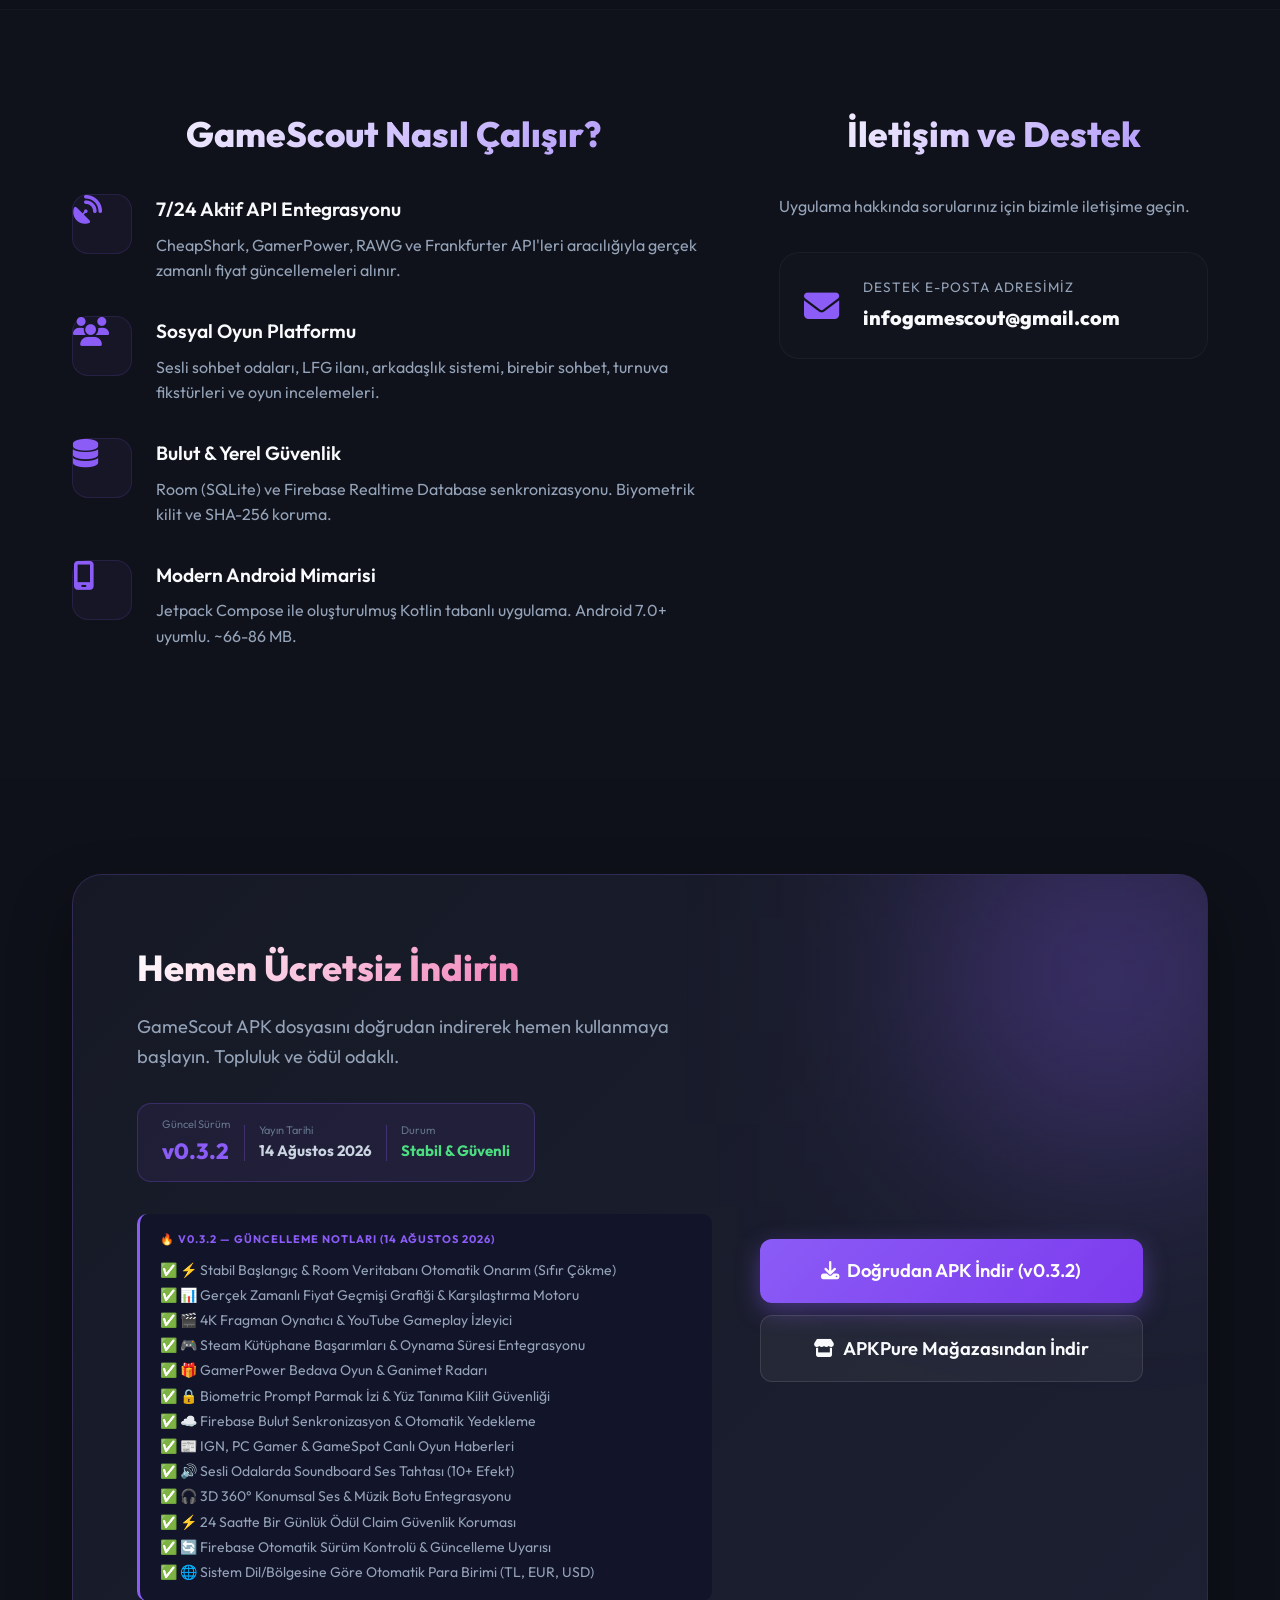
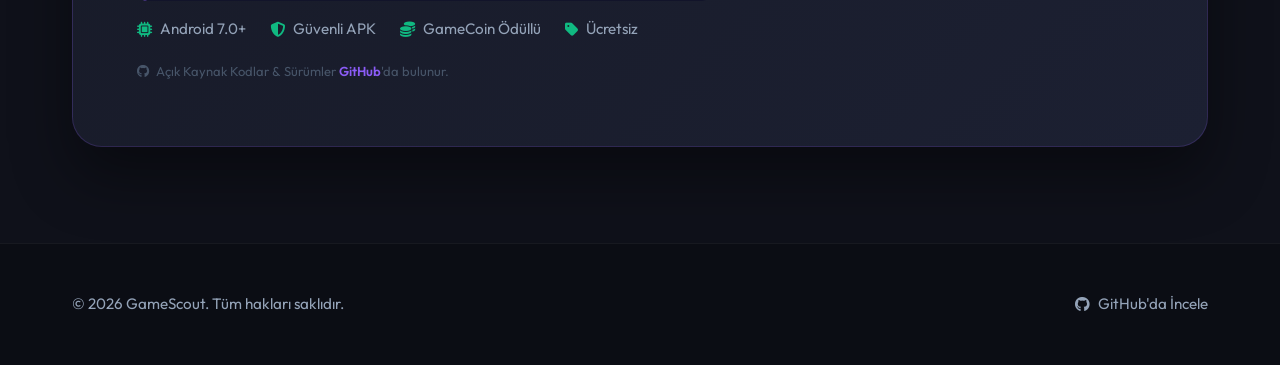
==== commit 49fb2341: "Update website with comprehensive v0.3.2 feature showcase and release notes" ====
--- a/index.html
+++ b/index.html
@@ -175,20 +175,20 @@
     <section id="whats-new" class="whats-new">
         <div class="container">
             <div class="section-header">
-                <h2>v0.3 Sürüm Yenilikleri</h2>
-                <p>Oynanış videoları, Steam kütüphane başarımları, akıllı sürüm denetimi ve güvenlik geliştirmeleriyle yeni GameScout v0.3.</p>
+                <h2>v0.3.2 Sürüm Yenilikleri &amp; Güncellemeleri</h2>
+                <p>Kusursuz kararlılık, gelişmiş fiyat geçmişi grafiği, Steam kütüphane başarımları ve canlı sesli odalarla yenilenen GameScout v0.3.2 deneyimi.</p>
             </div>
             <div class="updates-grid">
-                <div class="update-card"><div class="update-icon purple"><i class="fa-solid fa-film" style="color:#8b5cf6"></i></div><div><h4>🎬 4K Fragman Oynatıcı <span class="new-badge">v0.3</span></h4><p>Oyun detay sayfalarında 4K kalitesinde fragmanlar ve YouTube/Steam oyun videoları izleyin.</p></div></div>
-                <div class="update-card"><div class="update-icon pink"><i class="fa-brands fa-steam" style="color:#ec4899"></i></div><div><h4>🎮 Steam Kütüphane &amp; Başarım <span class="new-badge">v0.3</span></h4><p>Steam profilinizi bağlayın. Açılan kütüphane başarımlarınızı ve toplam oynama sürenizi görüntüleyin.</p></div></div>
-                <div class="update-card"><div class="update-icon green"><i class="fa-solid fa-code-compare" style="color:#10b981"></i></div><div><h4>⚔️ Yan Yana Oyun Karşılaştırma <span class="new-badge">v0.3</span></h4><p>İki oyunu yan yana fiyat, Metacritic puanı, sistem gereksinimi ve dip fiyat bazında karşılaştırın.</p></div></div>
-                <div class="update-card"><div class="update-icon blue"><i class="fa-solid fa-gift" style="color:#3b82f6"></i></div><div><h4>🎁 Bedava Oyun Radarı <span class="new-badge">v0.3</span></h4><p>Epic Games, Steam, GOG, PlayStation ve Xbox platformlarındaki bedava oyun fırsatlarını kaçırmayın.</p></div></div>
-                <div class="update-card"><div class="update-icon orange"><i class="fa-solid fa-fingerprint" style="color:#f59e0b"></i></div><div><h4>🔒 Biyometrik Güvenlik Kilidi <span class="new-badge">v0.3</span></h4><p>Parmak izi veya yüz tanıma (Biometrics) ile uygulamanızı ve hesabınızı şifreleyin.</p></div></div>
-                <div class="update-card"><div class="update-icon purple"><i class="fa-solid fa-cloud-arrow-up" style="color:#8b5cf6"></i></div><div><h4>☁️ Bulut Senkronizasyon <span class="new-badge">v0.3</span></h4><p>İstek listenizi, fiyat alarmlarınızı ve GameCoin bakiyenizi tüm cihazlarınızda bulut ile senkronize edin.</p></div></div>
-                <div class="update-card"><div class="update-icon pink"><i class="fa-solid fa-newspaper" style="color:#ec4899"></i></div><div><h4>📰 Canlı Oyun Haber Akışı <span class="new-badge">v0.3</span></h4><p>IGN, PC Gamer ve GameSpot kaynaklı en son e-spor ve oyun haberlerini anında okuyun.</p></div></div>
-                <div class="update-card"><div class="update-icon green"><i class="fa-solid fa-volume-high" style="color:#10b981"></i></div><div><h4>🔊 Soundboard Ses Tahtası <span class="new-badge">v0.3</span></h4><p>Sesli odalarda Airhorn, Headshot, GG, Victory ve Bruh gibi 10+ komik efekti arkadaşlarınıza dinletin.</p></div></div>
-                <div class="update-card"><div class="update-icon blue"><i class="fa-solid fa-rotate" style="color:#3b82f6"></i></div><div><h4>🔄 Otomatik Sürüm Kontrolü <span class="new-badge">v0.3</span></h4><p>Firebase entegrasyonuyla eski sürüm kullanıcılarına doğrudan mağaza güncelleme bildirimi sunulur.</p></div></div>
-                <div class="update-card"><div class="update-icon orange"><i class="fa-solid fa-globe" style="color:#f59e0b"></i></div><div><h4>🌐 Otomatik Para Birimi Tespiti <span class="new-badge">v0.3</span></h4><p>Cihazınızın sistem bölgesine göre Türk Lirası (₺), Euro (€) veya Dolar ($) otomatik ayarlanır.</p></div></div>
+                <div class="update-card"><div class="update-icon green"><i class="fa-solid fa-shield-halved" style="color:#10b981"></i></div><div><h4>⚡ %100 Kararlı Başlangıç <span class="new-badge">v0.3.2</span></h4><p>Room veritabanı otomatik onarımı ve Crashlytics optimizasyonu ile sıfır kilitlenme garantisi.</p></div></div>
+                <div class="update-card"><div class="update-icon purple"><i class="fa-solid fa-chart-line" style="color:#8b5cf6"></i></div><div><h4>📊 İnteraktif Fiyat Geçmişi Grafiği <span class="new-badge">v0.3.2</span></h4><p>Oyunların son 6 aylık fiyat değişim grafiği ve dip fiyat analizleri görsel eğrilerle detaylandırıldı.</p></div></div>
+                <div class="update-card"><div class="update-icon pink"><i class="fa-brands fa-steam" style="color:#ec4899"></i></div><div><h4>🎮 Steam Kütüphane &amp; Başarım Vitrini <span class="new-badge">v0.3.2</span></h4><p>Steam profilinizi bağlayın. Açılan kütüphane başarımlarınızı, oynama sürenizi ve istek listenizi tek tıkla senkronize edin.</p></div></div>
+                <div class="update-card"><div class="update-icon blue"><i class="fa-solid fa-film" style="color:#3b82f6"></i></div><div><h4>🎬 4K Fragman Oynatıcı <span class="new-badge">v0.3.2</span></h4><p>Oyun detay sayfalarında doğrudan 4K çözünürlüklü oynanış videoları ve YouTube/Steam fragmanları izleyin.</p></div></div>
+                <div class="update-card"><div class="update-icon orange"><i class="fa-solid fa-gift" style="color:#f59e0b"></i></div><div><h4>🎁 GamerPower Bedava Oyun Radarı <span class="new-badge">v0.3.2</span></h4><p>Epic Games, Steam, GOG, PlayStation ve Xbox platformlarındaki tüm ücretsiz oyunları anlık yakalayın.</p></div></div>
+                <div class="update-card"><div class="update-icon purple"><i class="fa-solid fa-microphone" style="color:#8b5cf6"></i></div><div><h4>🎙️ Canlı Sesli Odalar &amp; Soundboard <span class="new-badge">v0.3.2</span></h4><p>Agora RTC ile kristal netliğinde sesli sohbet, canlı ses değiştirici ve 10+ soundboard eğlenceli ses efekti.</p></div></div>
+                <div class="update-card"><div class="update-icon green"><i class="fa-solid fa-code-compare" style="color:#10b981"></i></div><div><h4>⚔️ Yan Yana Oyun Karşılaştırma <span class="new-badge">v0.3.2</span></h4><p>İki oyunu yan yana fiyat, Metacritic puanı, PC sistem gereksinimleri ve dip fiyat bazında kıyaslayın.</p></div></div>
+                <div class="update-card"><div class="update-icon blue"><i class="fa-solid fa-fingerprint" style="color:#3b82f6"></i></div><div><h4>🔒 Biyometrik Kilit Güvenliği <span class="new-badge">v0.3.2</span></h4><p>Parmak izi veya yüz tanıma (Biometric Prompt) ile uygulamanızı ve hesabınızı güvenle kilitleyin.</p></div></div>
+                <div class="update-card"><div class="update-icon pink"><i class="fa-solid fa-newspaper" style="color:#ec4899"></i></div><div><h4>📰 Canlı Oyun &amp; E-Spor Haberleri <span class="new-badge">v0.3.2</span></h4><p>IGN, PC Gamer ve GameSpot entegrasyonuyla en yeni oyun dünyası gelişmelerini anında takip edin.</p></div></div>
+                <div class="update-card"><div class="update-icon orange"><i class="fa-solid fa-rotate" style="color:#f59e0b"></i></div><div><h4>🔄 Firebase Otomatik Sürüm Kontrolü <span class="new-badge">v0.3.2</span></h4><p>Yeni bir sürüm yayınlandığında uygulama içinde otomatik bilgilendirme ve tek tıkla güncelleme imkanı.</p></div></div>
             </div>
         </div>
     </section>
